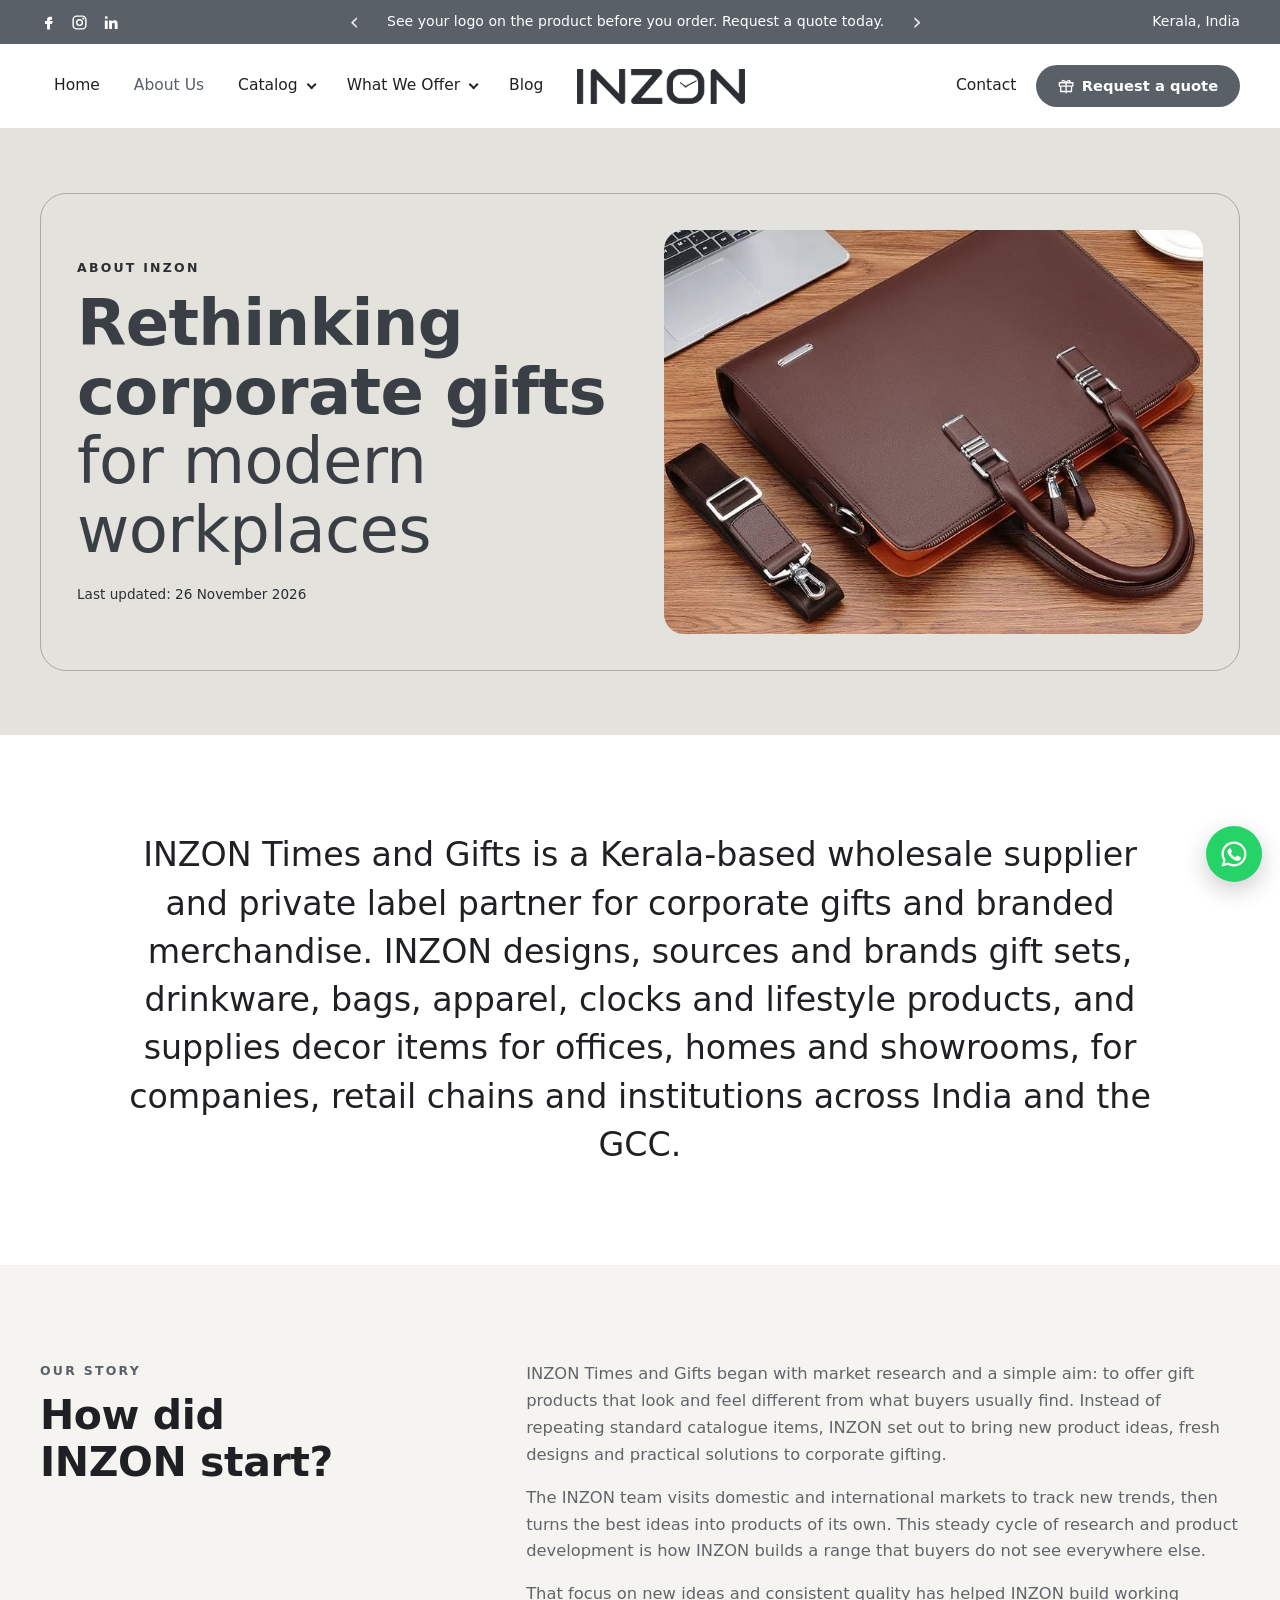
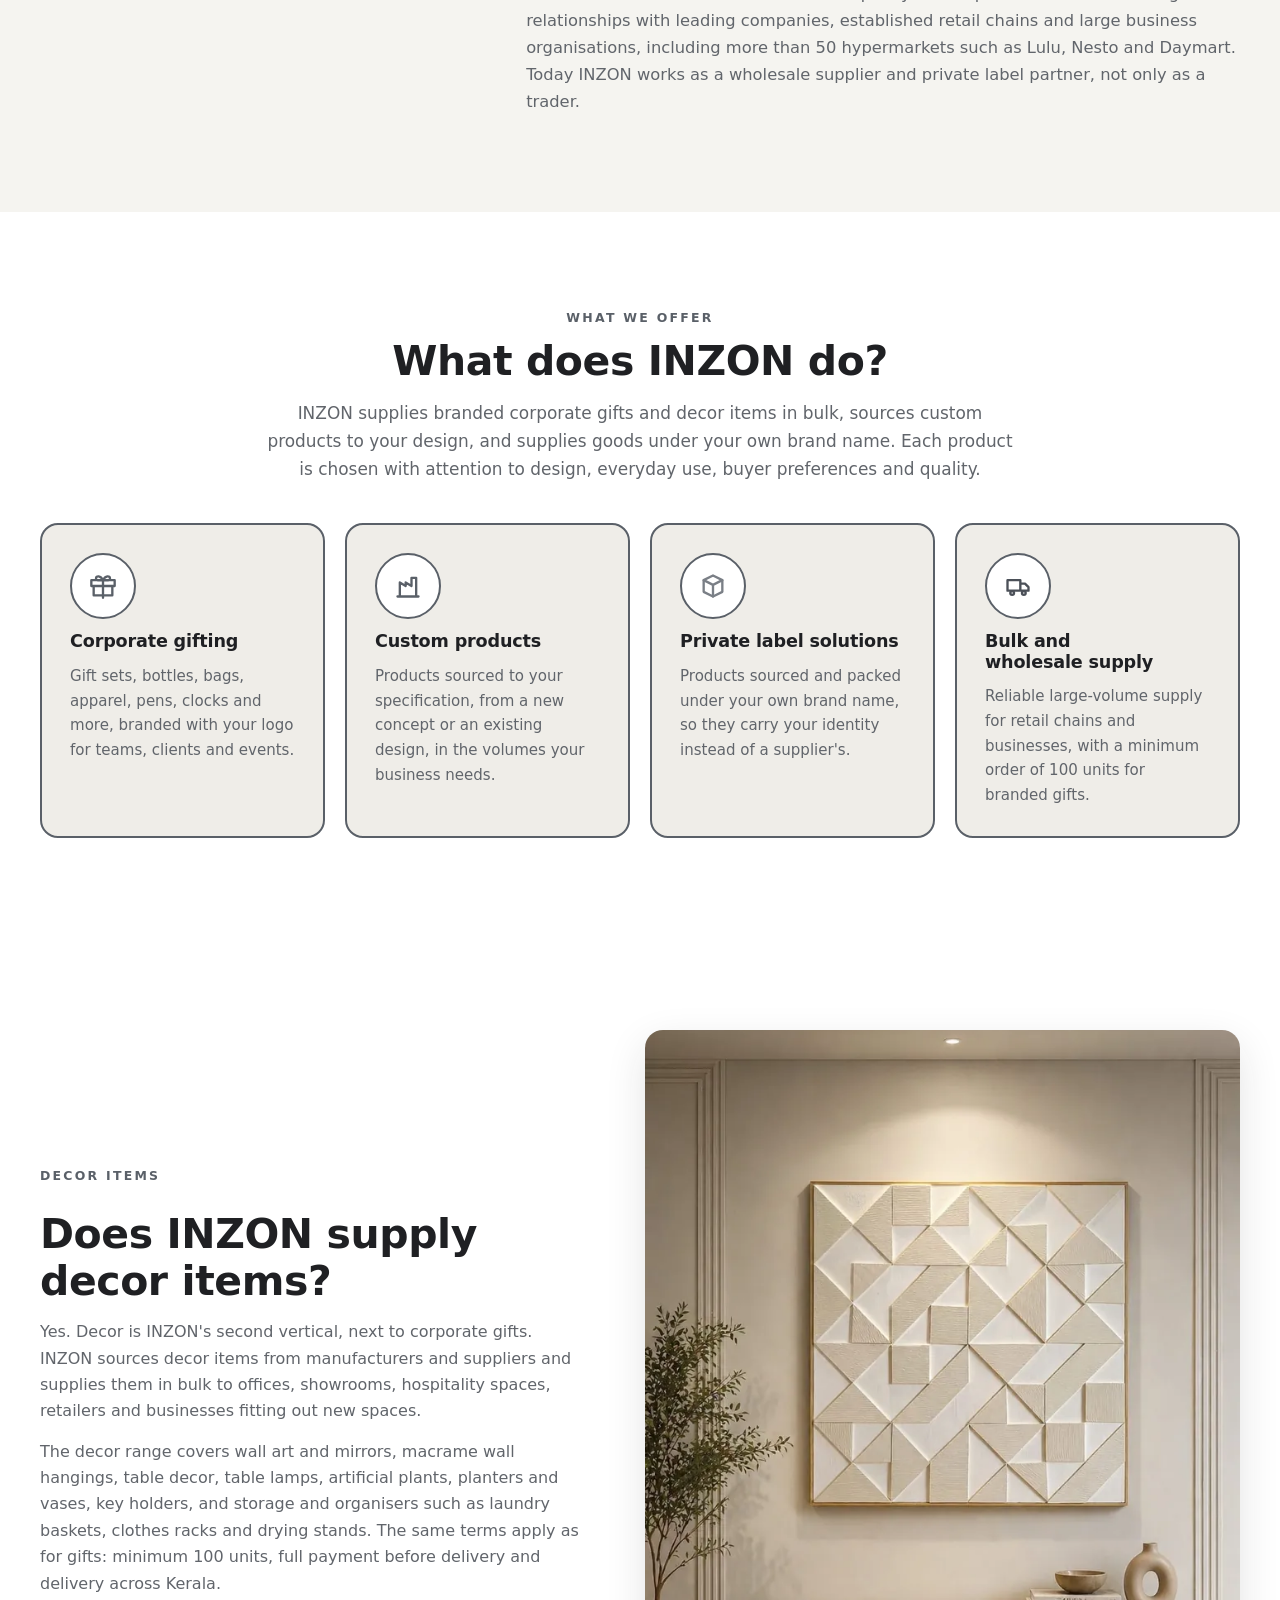
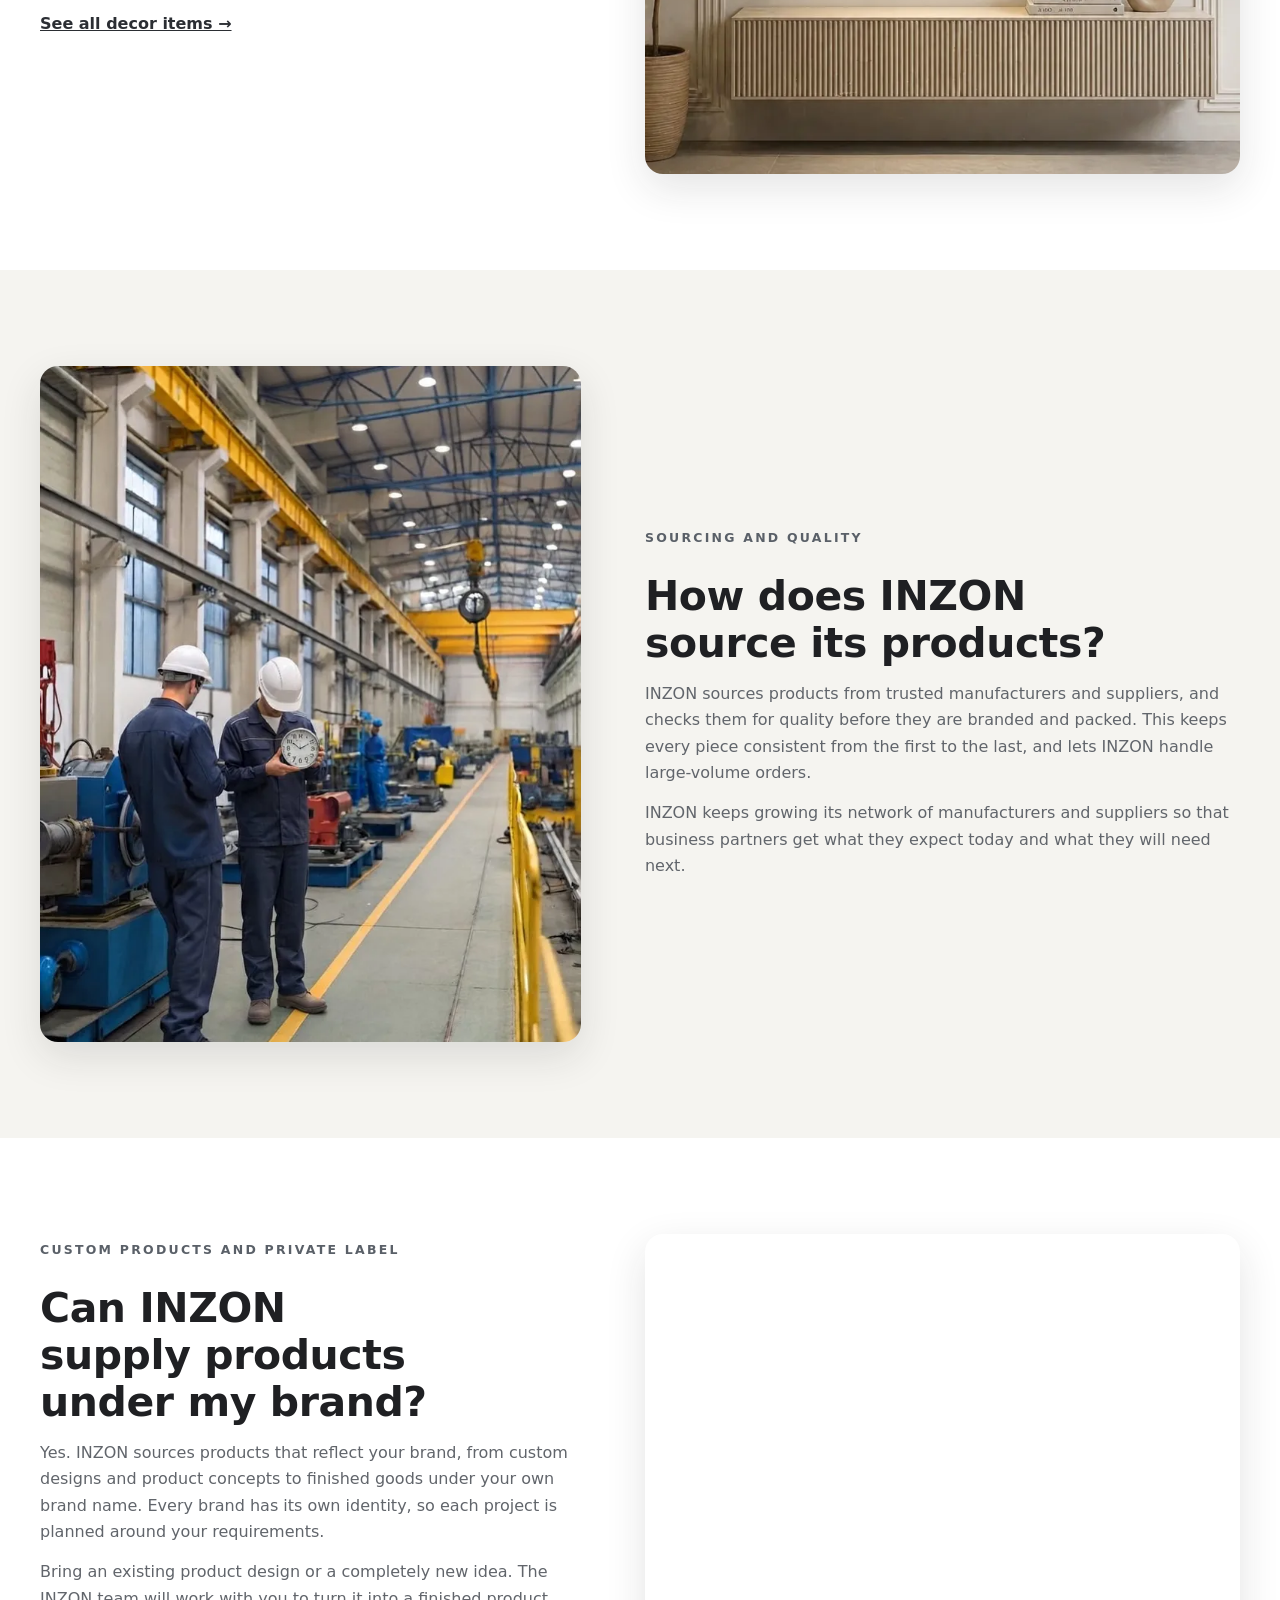
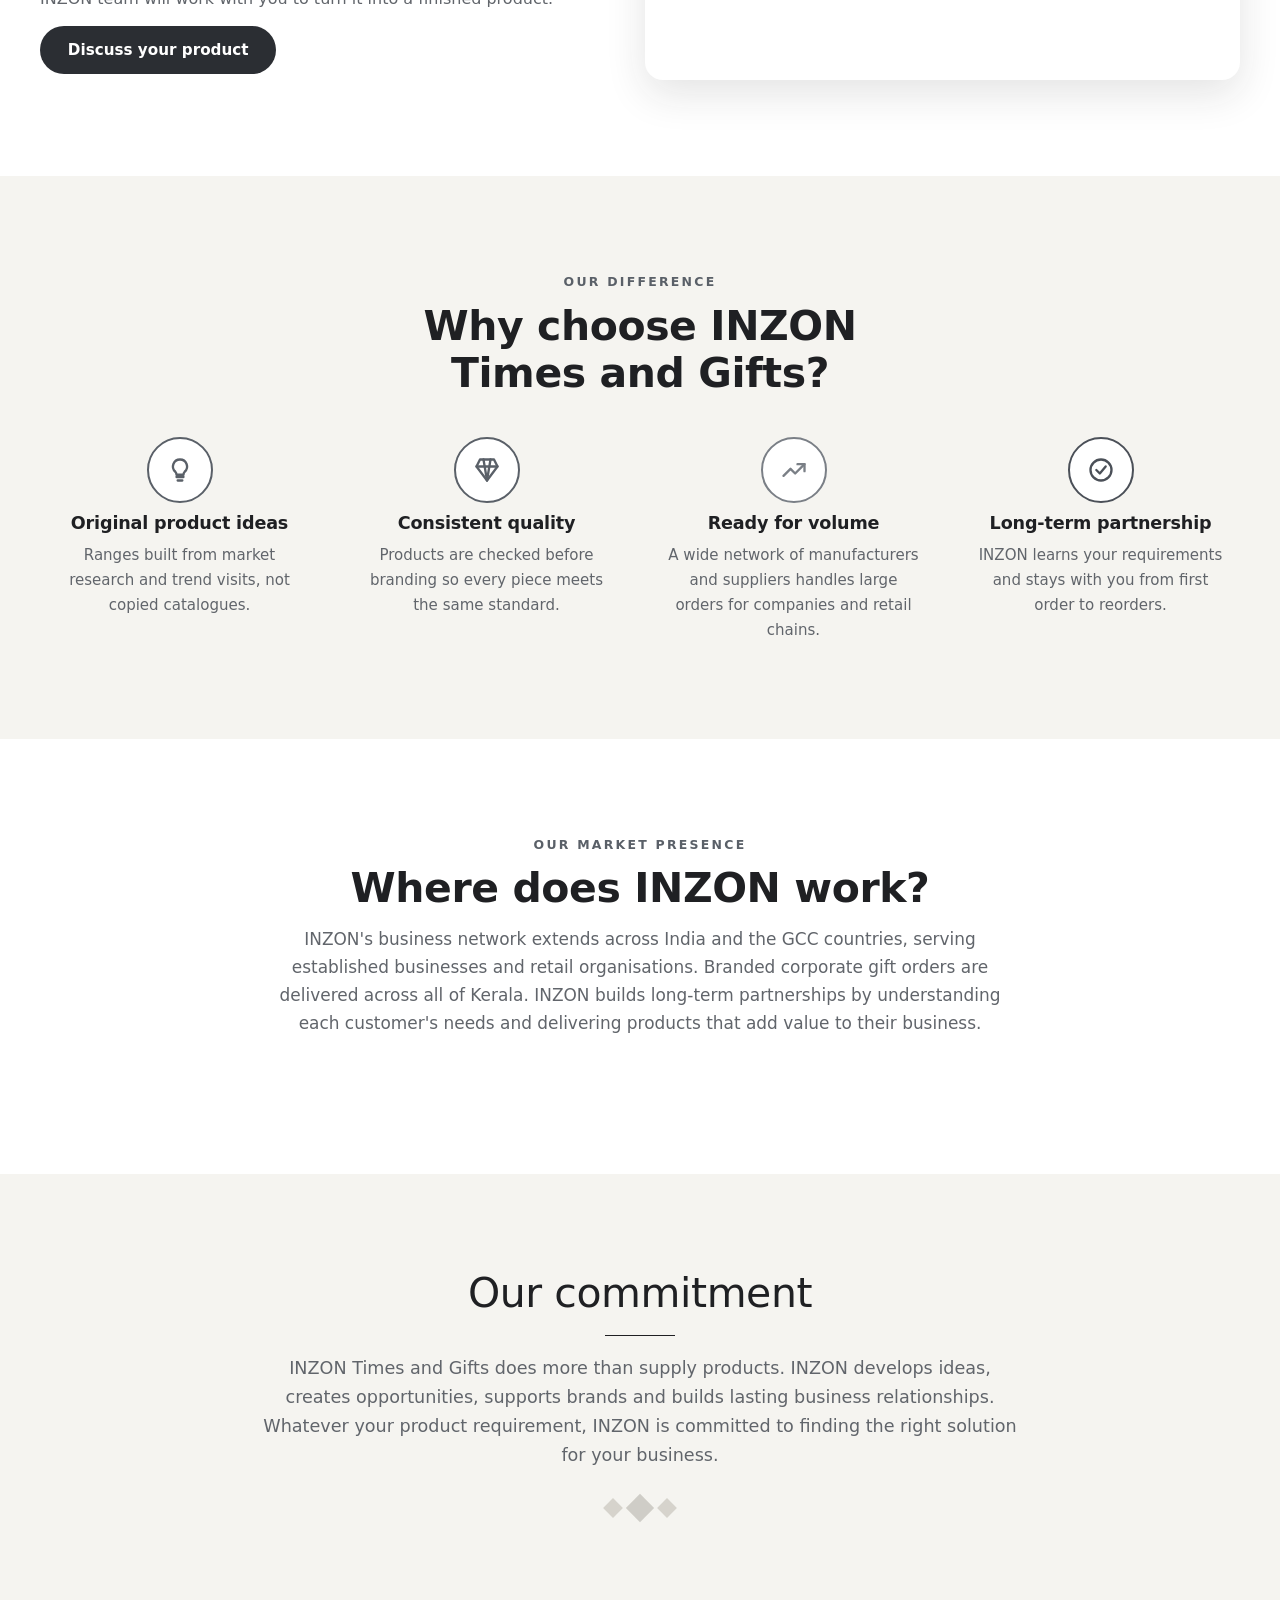
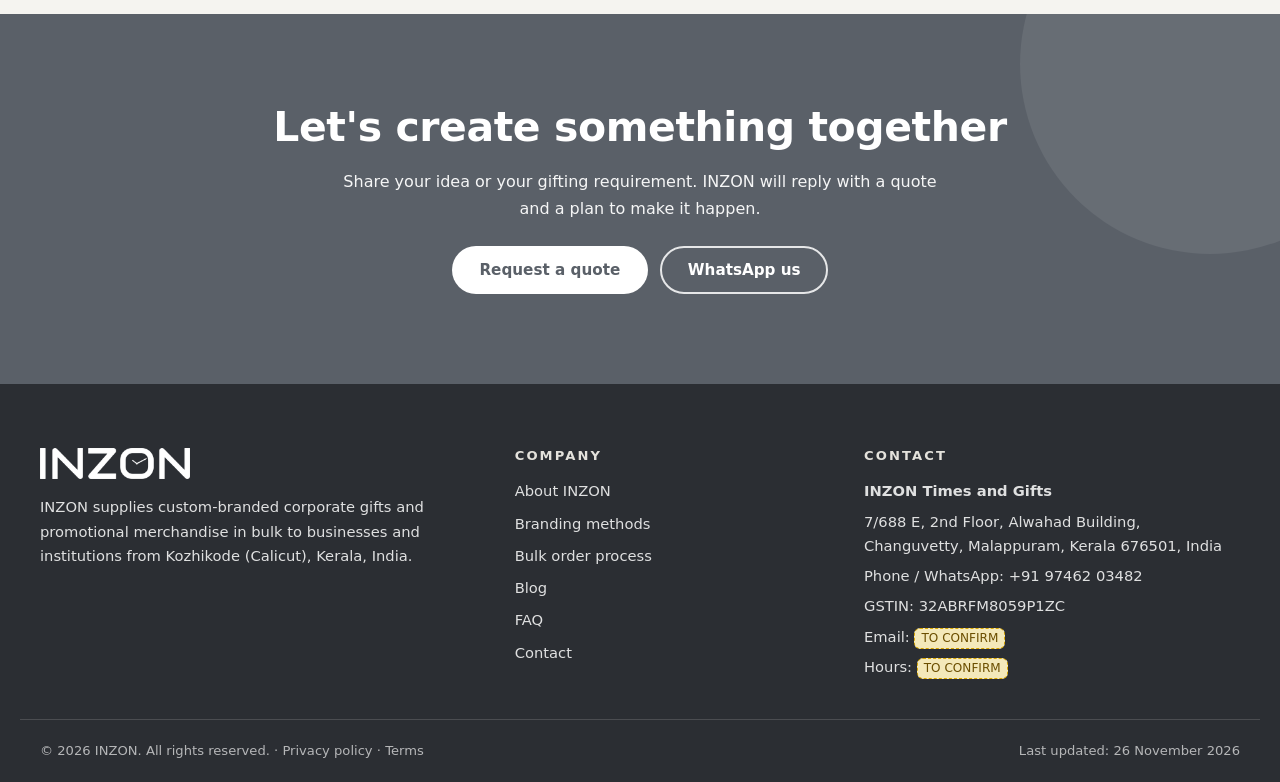
==== about/index.html @ 621b9516 "Spell client as Nesto Hypermarket Co-Authored-By: Claude Opus 5.5 <noreply@anthropic.com> Claude-Ses" ====
<!DOCTYPE html>
<!--
  INZON website: About page
  Changelog:
  2026-11-26  v0.1  First build, from the owner's About text, rewritten for corporate gifting.
-->
<html lang="en-IN">
<head>
<meta charset="utf-8">
<meta http-equiv="Content-Security-Policy" content="default-src 'self'; script-src 'self' 'sha256-NwPH90b8ltyQ6VLyhwEfcVWKKYyL/1aDOcv7PTA3PoQ=' 'sha256-SOJ41Isrb3dfAiQIJgz/Ao6DT0rQ4tWRVYMws+jQTK8='; style-src 'self' https://fonts.googleapis.com; style-src-attr 'unsafe-inline'; font-src https://fonts.gstatic.com; img-src 'self' data:; connect-src 'self'; form-action 'none'; base-uri 'self'; object-src 'none'; upgrade-insecure-requests">
<meta name="referrer" content="strict-origin-when-cross-origin">
<meta name="viewport" content="width=device-width, initial-scale=1, viewport-fit=cover">
<title>About INZON | Corporate Gift and Decor Supplier in Kerala</title>
<meta name="description" content="INZON Times and Gifts is a Kerala-based wholesale supplier and private label partner for corporate gifts and decor items, serving India and the GCC.">
<link rel="canonical" href="https://www.inzongifting.com/about/">
<meta property="og:type" content="website">
<meta property="og:site_name" content="INZON">
<meta property="og:title" content="About INZON | Corporate Gift and Decor Supplier in Kerala">
<meta property="og:description" content="Wholesale supplier and private label partner for corporate gifts, branded merchandise and decor items.">
<meta property="og:url" content="https://www.inzongifting.com/about/">
<meta property="og:image" content="https://www.inzongifting.com/assets/img/brown-leather-office-bag-on-desk.webp">
<meta property="og:locale" content="en_IN">
<meta name="twitter:card" content="summary_large_image">
<meta name="twitter:title" content="About INZON | Corporate Gift and Decor Supplier in Kerala">
<meta name="twitter:description" content="Wholesale supplier and private label partner for corporate gifts, branded merchandise and decor items.">
<link rel="preconnect" href="https://fonts.googleapis.com">
<link rel="preconnect" href="https://fonts.gstatic.com" crossorigin>
<link rel="stylesheet" href="https://fonts.googleapis.com/css2?family=Poppins:wght@400;500;600;700&amp;display=swap">
<link rel="stylesheet" href="../assets/css/styles.css">
<script type="application/ld+json">
{
  "@context": "https://schema.org",
  "@graph": [
    {
      "@type": "AboutPage",
      "@id": "https://www.inzongifting.com/about/#webpage",
      "url": "https://www.inzongifting.com/about/",
      "name": "About INZON Times and Gifts",
      "description": "INZON Times and Gifts is a Kerala-based wholesale supplier and private label partner for corporate gifts, branded merchandise and home and office decor items.",
      "dateModified": "2026-11-26",
      "inLanguage": "en-IN",
      "isPartOf": { "@id": "https://www.inzongifting.com/#website" },
      "about": { "@id": "https://www.inzongifting.com/#organization" }
    },
    {
      "@type": ["Organization", "LocalBusiness"],
      "@id": "https://www.inzongifting.com/#organization",
      "name": "INZON",
      "legalName": "INZON Times and Gifts",
      "taxID": "32ABRFM8059P1ZC",
      "url": "https://www.inzongifting.com/",
      "logo": "https://www.inzongifting.com/assets/img/inzon-logo-charcoal.png",
      "telephone": "+919746203482",
      "address": {
        "@type": "PostalAddress",
        "streetAddress": "7/688 E, 2nd Floor, Alwahad Building, Changuvetty",
        "addressLocality": "Malappuram",
        "addressRegion": "Kerala",
        "postalCode": "676501",
        "addressCountry": "IN"
      },
      "areaServed": [{ "@type": "Country", "name": "India" }, { "@type": "Place", "name": "GCC countries" }]
    },
    {
      "@type": "BreadcrumbList",
      "itemListElement": [
        { "@type": "ListItem", "position": 1, "name": "Home", "item": "https://www.inzongifting.com/" },
        { "@type": "ListItem", "position": 2, "name": "About", "item": "https://www.inzongifting.com/about/" }
      ]
    }
  ]
}
</script>
</head>
<body>
<a class="skip" href="#main">Skip to content</a>

<!-- ===== Top bar (shared) ===== -->
<div class="topbar">
  <div class="wrap">
    <div class="topbar-social">
      <!-- TO CONFIRM: social profile URLs -->
      <a href="#" aria-label="INZON on Facebook"><svg viewBox="0 0 24 24" aria-hidden="true"><path d="M14 8h3V4h-3c-2.8 0-4 1.8-4 4.3V10H7v4h3v8h4v-8h3l1-4h-4V8.6c0-.4.3-.6.6-.6z"/></svg></a>
      <a href="https://www.instagram.com/inzon_times/" target="_blank" rel="noopener" aria-label="INZON on Instagram"><svg viewBox="0 0 24 24" aria-hidden="true" style="fill:none;stroke:#fff;stroke-width:2"><rect x="3" y="3" width="18" height="18" rx="5"/><circle cx="12" cy="12" r="4"/><circle cx="17.5" cy="6.5" r=".6" style="fill:#fff"/></svg></a>
      <a href="#" aria-label="INZON on LinkedIn"><svg viewBox="0 0 24 24" aria-hidden="true"><path d="M4 9h4v12H4zM6 3a2 2 0 110 4 2 2 0 010-4zM10 9h3.8v1.7h.1c.5-1 1.8-2 3.7-2 4 0 4.4 2.6 4.4 6V21h-4v-5.5c0-1.3 0-3-1.8-3s-2.1 1.4-2.1 2.9V21h-4z"/></svg></a>
    </div>
    <div class="topbar-msg"><span class="arr" aria-hidden="true">&#8249;</span><p>See your logo on the product before you order. Request a quote today.</p><span class="arr" aria-hidden="true">&#8250;</span></div>
    <p class="topbar-right">Kerala, India</p>
  </div>
</div>

<!-- ===== Header (shared) ===== -->
<header class="site-header">
  <div class="wrap nav-row">
    <button class="menu-toggle" type="button" aria-expanded="false" aria-controls="primary-menu" aria-label="Open menu">
      <span></span><span></span><span></span>
    </button>
    <nav class="nav-left" id="primary-menu" aria-label="Primary">
      <ul class="nav-list">
        <li><a href="/">Home</a></li>
        <li><a href="/about/" aria-current="page">About Us</a></li>
        <li class="has-sub">
          <a href="/products/">Catalog</a>
          <ul class="sub">
            <li><a href="/products/">All products</a></li>
            <li><a href="/products/#giftset">Gift sets and kits</a></li>
            <li><a href="/products/#drinkware">Bottles and flasks</a></li>
            <li><a href="/products/#bag">Bags</a></li>
            <li><a href="/products/#apparel">T-shirts and polos</a></li>
            <li><a href="/products/#cap">Caps</a></li>
            <li><a href="/products/#pen">Pens</a></li>
            <li><a href="/products/#keychain">Keychains</a></li>
            <li><a href="/products/#clock">Wall and table clocks</a></li>
            <li><a href="/products/#study">Study tables</a></li>
            <li><a href="/products/#home">Home and lifestyle</a></li>
            <li><a href="/products/#decor">Decor items</a></li>
          </ul>
        </li>
        <li class="has-sub">
          <a href="/about/#what-we-offer">What We Offer</a>
          <ul class="sub">
            <li><a href="/#categories">Corporate gifting</a></li>
            <li><a href="/about/#private-label">Private label solutions</a></li>
            <li><a href="/about/#bulk-supply">Bulk and wholesale supply</a></li>
            <li><a href="/about/#decor-supply">Decor items supply</a></li>
          </ul>
        </li>
        <li><a href="/blog/">Blog</a></li>
        <li class="mobile-only"><a href="#contact">Contact</a></li>
      </ul>
    </nav>

    <a class="logo" href="/" aria-label="INZON home">
      <img src="../assets/img/inzon-logo-charcoal.png" alt="INZON logo" width="480" height="100">
    </a>

    <nav class="nav-right" aria-label="Secondary">
      <ul class="nav-list nav-right">
        <li><a href="#contact">Contact</a></li>
        <li><a class="btn btn-teal nav-pill" href="/#quote">
          <svg viewBox="0 0 24 24" aria-hidden="true" style="fill:none;stroke:currentColor;stroke-width:2;stroke-linecap:round;stroke-linejoin:round"><path d="M20 12v8H4v-8M2 7h20v5H2zM12 22V7M12 7c-2-4-6-4-6-1.5S10 7 12 7zM12 7c2-4 6-4 6-1.5S14 7 12 7z"/></svg>
          Request a quote</a></li>
      </ul>
    </nav>
  </div>
</header>

<main id="main">

  <!-- ===== Hero ===== -->
  <section class="about-hero-wrap" aria-labelledby="about-title">
    <div class="wrap">
      <div class="about-hero">
        <div class="about-hero-text">
          <span class="eyebrow" style="color:var(--navy)">About INZON</span>
          <h1 id="about-title">Rethinking corporate gifts <span>for modern workplaces</span></h1>
          <p class="about-updated">Last updated: <time datetime="2026-11-26">26 November 2026</time></p>
        </div>
        <figure class="about-hero-img">
          <img src="../assets/img/brown-leather-office-bag-on-desk.webp" alt="Brown leather office bag on a wooden desk next to a laptop and a coffee cup" width="736" height="736">
        </figure>
      </div>
    </div>
  </section>

  <!-- ===== Statement (answer-first) ===== -->
  <section class="section statement-wrap" aria-label="Who INZON is">
    <div class="wrap">
      <p class="statement">INZON Times and Gifts is a Kerala-based wholesale supplier and private label partner for corporate gifts and branded merchandise. INZON designs, sources and brands gift sets, drinkware, bags, apparel, clocks and lifestyle products, and supplies decor items for offices, homes and showrooms, for companies, retail chains and institutions across India and the GCC.</p>
    </div>
  </section>

  <!-- ===== Our story ===== -->
  <section class="section section-alt" aria-labelledby="story-title">
    <div class="wrap story">
      <div class="section-head">
        <span class="eyebrow">Our story</span>
        <h2 id="story-title">How did INZON start?</h2>
      </div>
      <div class="story-body">
        <p>INZON Times and Gifts began with market research and a simple aim: to offer gift products that look and feel different from what buyers usually find. Instead of repeating standard catalogue items, INZON set out to bring new product ideas, fresh designs and practical solutions to corporate gifting.</p>
        <p>The INZON team visits domestic and international markets to track new trends, then turns the best ideas into products of its own. This steady cycle of research and product development is how INZON builds a range that buyers do not see everywhere else.</p>
        <p>That focus on new ideas and consistent quality has helped INZON build working relationships with leading companies, established retail chains and large business organisations, including more than 50 hypermarkets such as Lulu, Nesto and Daymart. Today INZON works as a wholesale supplier and private label partner, not only as a trader.</p>
      </div>
    </div>
  </section>

  <!-- ===== What we do ===== -->
  <section class="section" id="what-we-offer" aria-labelledby="do-title">
    <div class="wrap">
      <div class="section-head center">
        <span class="eyebrow">What we offer</span>
        <h2 id="do-title">What does INZON do?</h2>
        <p class="lead">INZON supplies branded corporate gifts and decor items in bulk, sources custom products to your design, and supplies goods under your own brand name. Each product is chosen with attention to design, everyday use, buyer preferences and quality.</p>
      </div>
      <ul class="offer-cards">
        <li class="offer-card">
          <span class="offer-icon c-teal"><svg viewBox="0 0 24 24" aria-hidden="true"><path d="M20 12v8H4v-8M2 7h20v5H2zM12 22V7M12 7c-2-4-6-4-6-1.5S10 7 12 7zM12 7c2-4 6-4 6-1.5S14 7 12 7z"/></svg></span>
          <h3>Corporate gifting</h3>
          <p>Gift sets, bottles, bags, apparel, pens, clocks and more, branded with your logo for teams, clients and events.</p>
        </li>
        <li class="offer-card">
          <span class="offer-icon c-pink"><svg viewBox="0 0 24 24" aria-hidden="true"><path d="M3 21h18M5 21V9l5 3V9l5 3V5h4v16"/></svg></span>
          <h3>Custom products</h3>
          <p>Products sourced to your specification, from a new concept or an existing design, in the volumes your business needs.</p>
        </li>
        <li class="offer-card offer-card-pink">
          <span class="offer-icon c-amber"><svg viewBox="0 0 24 24" aria-hidden="true"><path d="M4 7l8-4 8 4v10l-8 4-8-4z"/><path d="M4 7l8 4 8-4M12 11v10"/></svg></span>
          <h3>Private label solutions</h3>
          <p>Products sourced and packed under your own brand name, so they carry your identity instead of a supplier's.</p>
        </li>
        <li class="offer-card" id="bulk-supply">
          <span class="offer-icon c-green"><svg viewBox="0 0 24 24" aria-hidden="true"><path d="M3 7h11v9H3zM14 10h4l3 3v3h-7z"/><circle cx="7" cy="18" r="1.6"/><circle cx="17" cy="18" r="1.6"/></svg></span>
          <h3>Bulk and wholesale supply</h3>
          <p>Reliable large-volume supply for retail chains and businesses, with a minimum order of 100 units for branded gifts.</p>
        </li>
      </ul>
    </div>
  </section>

  <!-- ===== Decor items ===== -->
  <section class="section" id="decor-supply" aria-labelledby="decor-title">
    <div class="wrap mfg mfg-rev">
      <figure class="mfg-img"><img src="../assets/img/catalog/cream-geometric-relief-wall-art-in-a-gold-frame.webp" alt="Cream geometric relief wall art in a gold frame above a fluted console" width="720" height="960" loading="lazy" style="aspect-ratio:4/5"></figure>
      <div class="mfg-body">
        <span class="eyebrow">Decor items</span>
        <h2 id="decor-title">Does INZON supply decor items?</h2>
        <p>Yes. Decor is INZON's second vertical, next to corporate gifts. INZON sources decor items from manufacturers and suppliers and supplies them in bulk to offices, showrooms, hospitality spaces, retailers and businesses fitting out new spaces.</p>
        <p>The decor range covers wall art and mirrors, macrame wall hangings, table decor, table lamps, artificial plants, planters and vases, key holders, and storage and organisers such as laundry baskets, clothes racks and drying stands. The same terms apply as for gifts: minimum 100 units, full payment before delivery and delivery across Kerala.</p>
        <p><a href="/products/#decor" style="font-weight:600;color:var(--navy)">See all decor items &rarr;</a></p>
      </div>
    </div>
  </section>

  <!-- ===== Sourcing and quality ===== -->
  <section class="section section-alt" aria-labelledby="mfg-title">
    <div class="wrap mfg">
      <figure class="mfg-img"><img src="../assets/img/partner-factory-wall-clock-quality-check.webp" alt="Two workers in hard hats checking a wall clock at a partner manufacturer's factory" width="720" height="1080" loading="lazy" style="aspect-ratio:4/5;object-position:center 62%"></figure>
      <div class="mfg-body">
        <span class="eyebrow">Sourcing and quality</span>
        <h2 id="mfg-title">How does INZON source its products?</h2>
        <p>INZON sources products from trusted manufacturers and suppliers, and checks them for quality before they are branded and packed. This keeps every piece consistent from the first to the last, and lets INZON handle large-volume orders.</p>
        <p>INZON keeps growing its network of manufacturers and suppliers so that business partners get what they expect today and what they will need next.</p>
      </div>
    </div>
  </section>

  <!-- ===== Private label ===== -->
  <section class="section" id="private-label" aria-labelledby="pl-title">
    <div class="wrap mfg mfg-rev">
      <figure class="mfg-img"><img src="../assets/img/engraved-black-metal-pens.webp" alt="Five black metal pens engraved with custom text" width="736" height="736" loading="lazy"></figure>
      <div class="mfg-body">
        <span class="eyebrow">Custom products and private label</span>
        <h2 id="pl-title">Can INZON supply products under my brand?</h2>
        <p>Yes. INZON sources products that reflect your brand, from custom designs and product concepts to finished goods under your own brand name. Every brand has its own identity, so each project is planned around your requirements.</p>
        <p>Bring an existing product design or a completely new idea. The INZON team will work with you to turn it into a finished product.</p>
        <div><a class="btn btn-pink" href="/#quote">Discuss your product</a></div>
      </div>
    </div>
  </section>

  <!-- ===== Why INZON ===== -->
  <section class="section section-alt" aria-labelledby="why-about-title">
    <div class="wrap">
      <div class="section-head center">
        <span class="eyebrow">Our difference</span>
        <h2 id="why-about-title">Why choose INZON Times and Gifts?</h2>
      </div>
      <ul class="why-row">
        <li>
          <span class="why-circle c-teal"><svg viewBox="0 0 24 24" aria-hidden="true"><path d="M9 18h6M10 21h4M12 3a6 6 0 00-4 10.5c.7.7 1 1.5 1 2.5h6c0-1 .3-1.8 1-2.5A6 6 0 0012 3z"/></svg></span>
          <h3>Original product ideas</h3>
          <p>Ranges built from market research and trend visits, not copied catalogues.</p>
        </li>
        <li>
          <span class="why-circle c-pink"><svg viewBox="0 0 24 24" aria-hidden="true"><path d="M6 3h12l3 6-9 12L3 9z"/><path d="M3 9h18M9 3l3 18 3-18"/></svg></span>
          <h3>Consistent quality</h3>
          <p>Products are checked before branding so every piece meets the same standard.</p>
        </li>
        <li>
          <span class="why-circle c-amber"><svg viewBox="0 0 24 24" aria-hidden="true"><path d="M3 17l6-6 4 4 8-8"/><path d="M15 7h6v6"/></svg></span>
          <h3>Ready for volume</h3>
          <p>A wide network of manufacturers and suppliers handles large orders for companies and retail chains.</p>
        </li>
        <li>
          <span class="why-circle c-green"><svg viewBox="0 0 24 24" aria-hidden="true"><path d="M8 12l3 3 5-6"/><circle cx="12" cy="12" r="9"/></svg></span>
          <h3>Long-term partnership</h3>
          <p>INZON learns your requirements and stays with you from first order to reorders.</p>
        </li>
      </ul>
    </div>
  </section>

  <!-- ===== Market presence ===== -->
  <section class="section" aria-labelledby="market-title">
    <div class="wrap">
      <div class="section-head center">
        <span class="eyebrow">Our market presence</span>
        <h2 id="market-title">Where does INZON work?</h2>
        <p class="lead">INZON's business network extends across India and the GCC countries, serving established businesses and retail organisations. Branded corporate gift orders are delivered across all of Kerala. INZON builds long-term partnerships by understanding each customer's needs and delivering products that add value to their business.</p>
      </div>
    </div>
  </section>

  <!-- ===== Mission ===== -->
  <section class="section section-alt mission" aria-labelledby="mission-title">
    <div class="wrap">
      <h2 id="mission-title">Our commitment</h2>
      <span class="mission-rule" aria-hidden="true"></span>
      <p>INZON Times and Gifts does more than supply products. INZON develops ideas, creates opportunities, supports brands and builds lasting business relationships. Whatever your product requirement, INZON is committed to finding the right solution for your business.</p>
      <span class="diamonds" aria-hidden="true"><i></i><i></i><i></i></span>
    </div>
  </section>

  <!-- ===== CTA ===== -->
  <section class="cta-band" aria-labelledby="about-cta-title">
    <div class="wrap">
      <h2 id="about-cta-title">Let's create something together</h2>
      <p>Share your idea or your gifting requirement. INZON will reply with a quote and a plan to make it happen.</p>
      <div class="hero-ctas">
        <a class="btn btn-white" href="/#quote">Request a quote</a>
        <a class="btn btn-ghost-light" href="https://wa.me/919746203482">WhatsApp us</a>
      </div>
    </div>
  </section>

</main>
<!-- ===== Footer (shared) ===== -->
<footer class="site-footer">
  <div class="wrap footer-grid">
    <div>
      <a class="footer-logo" href="/" aria-label="INZON home"><img src="../assets/img/inzon-logo-white.png" alt="INZON logo" width="480" height="100"></a>
      <p>INZON supplies custom-branded corporate gifts and promotional merchandise in bulk to businesses and institutions from Kozhikode (Calicut), Kerala, India.</p>
    </div>
    <div>
      <h2>Company</h2>
      <ul>
        <li><a href="/about/">About INZON</a></li>
        <li><a href="/customisation/">Branding methods</a></li>
        <li><a href="/bulk-orders/">Bulk order process</a></li>
        <li><a href="/blog/">Blog</a></li>
        <li><a href="/faq/">FAQ</a></li>
        <li><a href="#contact">Contact</a></li>
      </ul>
    </div>
    <div id="contact" class="footer-contact">
      <h2>Contact</h2>
      <address>
        <span><strong>INZON Times and Gifts</strong></span>
        <span>7/688 E, 2nd Floor, Alwahad Building, Changuvetty, Malappuram, Kerala 676501, India</span>
        <span>Phone / WhatsApp: <a href="tel:+919746203482">+91 97462 03482</a></span>
        <span>GSTIN: 32ABRFM8059P1ZC</span>
        <span>Email: <span class="tbc">TO CONFIRM</span></span>
        <span>Hours: <span class="tbc">TO CONFIRM</span></span>
      </address>
    </div>
  </div>
  <div class="wrap footer-bottom">
    <span>&copy; 2026 INZON. All rights reserved. &middot; <a href="/privacy-policy/">Privacy policy</a> &middot; <a href="/terms/">Terms</a></span>
    <span>Last updated: <time datetime="2026-11-26">26 November 2026</time></span>
  </div>
</footer>

<a class="wa-float" href="https://wa.me/919746203482" aria-label="WhatsApp INZON">
  <svg viewBox="0 0 24 24" aria-hidden="true"><path d="M12 2a10 10 0 00-8.6 15.1L2 22l5-1.3A10 10 0 1012 2zm0 18.2a8.2 8.2 0 01-4.2-1.2l-.3-.2-3 .8.8-2.9-.2-.3A8.2 8.2 0 1112 20.2zm4.5-6.1c-.2-.1-1.5-.7-1.7-.8s-.4-.1-.6.1-.7.8-.8 1-.3.2-.5.1a6.7 6.7 0 01-3.3-2.9c-.3-.4.3-.4.7-1.4.1-.2 0-.3 0-.4l-.8-1.8c-.2-.5-.4-.4-.6-.4h-.5a1 1 0 00-.7.3 3 3 0 00-.9 2.2 5.2 5.2 0 001.1 2.7 11.8 11.8 0 004.5 4c1.7.7 2.3.8 3.2.6a2.7 2.7 0 001.8-1.2 2.2 2.2 0 00.2-1.3c-.1-.1-.3-.2-.5-.3z"/></svg>
</a>
<script>
(function () {
  var header = document.querySelector('.site-header');
  var btn = header && header.querySelector('.menu-toggle');
  if (!btn) return;
  var mq = window.matchMedia('(max-width: 760px)');
  btn.addEventListener('click', function () {
    var open = header.classList.toggle('nav-open');
    btn.setAttribute('aria-expanded', open ? 'true' : 'false');
    btn.setAttribute('aria-label', open ? 'Close menu' : 'Open menu');
  });
  header.querySelectorAll('.has-sub > a').forEach(function (a) {
    a.addEventListener('click', function (e) {
      if (!mq.matches) return;
      e.preventDefault();
      a.parentElement.classList.toggle('open');
    });
  });
  header.querySelectorAll('.nav-left a:not(.has-sub > a)').forEach(function (a) {
    a.addEventListener('click', function () { if (mq.matches) { header.classList.remove('nav-open'); btn.setAttribute('aria-expanded', 'false'); } });
  });
})();
</script>
<script>
(function () {
  var target = document.getElementById('contact');
  if (!target) return;
  document.querySelectorAll('a[href="#contact"]').forEach(function (a) {
    a.addEventListener('click', function (e) {
      e.preventDefault();
      target.scrollIntoView({ behavior: 'smooth', block: 'start' });
      target.classList.remove('flash'); void target.offsetWidth; target.classList.add('flash');
    });
  });
})();
</script>
</body>
</html>
---- assets/css/styles.css ----
/* INZON shared stylesheet
   Layout: grey top bar, white header with centred logo, full-width colour bands,
   tall image category cards, split image/content sections, grey CTA band, charcoal footer.
   Changelog: 2026-11-26 v0.1 first build (home page design system). */

/* INZON palette (neutral greys and off-whites only; pink, teal and navy have been retired).
   --paper #ffffff / --paper-alt #f5f4f0 / --teal-soft #efede8 / --mint #e4e2dc : backgrounds, lightest to soft grey-beige
   --sky #d9d7d1 / --line #e3e1dc : dividers and soft fills
   --teal #5a6068 (mid grey) : top bar, grey bands, accent text and icons (also --pink, --amber, --green map here)
   --teal-dark #3f444a : hover states      --navy #2b2e33 (charcoal) : buttons, footer, table headers
   --ink #1f2023 : body text. Variable names are kept from the first build so older rules still work. */
:root {
  --teal: #5a6068;
  --teal-dark: #3f444a;
  --teal-soft: #efede8;
  --mint: #e4e2dc;
  --pink: #5a6068;
  --pink-dark: #3f444a;
  --pink-soft: #efede8;
  --navy: #2b2e33;
  --blue: #3a3f45;
  --sky: #d9d7d1;
  --ink: #1f2023;
  --muted: #61656b;
  --line: #e3e1dc;
  --paper: #ffffff;
  --paper-alt: #f5f4f0;
  --amber: #7a7f86;
  --green: #4b5058;

  --font: "Poppins", "Segoe UI", system-ui, -apple-system, Arial, sans-serif;
  --radius: 18px;
  --radius-sm: 12px;
  --wrap: 1240px;
  --shadow: 0 14px 40px rgba(30, 32, 36, .12);
  color-scheme: light;
}

*, *::before, *::after { box-sizing: border-box; }
html { scroll-behavior: smooth; -webkit-text-size-adjust: 100%; }
body {
  margin: 0;
  font-family: var(--font);
  font-size: 16px;
  line-height: 1.65;
  color: var(--ink);
  background: var(--paper);
}
img { max-width: 100%; height: auto; display: block; }
a { color: inherit; }
h1, h2, h3 { line-height: 1.15; margin: 0; text-wrap: balance; font-weight: 700; letter-spacing: -.01em; }
h1 { font-size: clamp(2.1rem, 4.6vw, 3.6rem); }
h2 { font-size: clamp(1.7rem, 3.2vw, 2.6rem); }
h3 { font-size: 1.1rem; }
p { margin: 0; }
:focus-visible { outline: 3px solid var(--pink); outline-offset: 3px; border-radius: 6px; }
@media (prefers-reduced-motion: reduce) { * { transition: none !important; animation: none !important; scroll-behavior: auto !important; } }

.wrap {
  max-width: var(--wrap);
  margin-inline: auto;
  padding-left: max(20px, env(safe-area-inset-left, 0px));
  padding-right: max(20px, env(safe-area-inset-right, 0px));
}
.skip { position: absolute; left: -999px; top: 0; background: var(--navy); color: #fff; padding: 10px 16px; z-index: 100; }
.skip:focus { left: 10px; }

/* Placeholder marker: anything the owner still has to supply */
.tbc {
  display: inline-block;
  background: #fff4c2;
  color: #6b4e00;
  border: 1px dashed #d9a600;
  border-radius: 6px;
  padding: 0 6px;
  font-size: .82em;
  font-weight: 500;
  line-height: 1.6;
}

/* Buttons */
.btn {
  display: inline-flex; align-items: center; justify-content: center; gap: .5em;
  font: 600 .95rem/1 var(--font);
  padding: .95em 1.7em;
  border-radius: 999px;
  border: 2px solid transparent;
  text-decoration: none;
  cursor: pointer;
  transition: transform .15s ease, background .15s ease, color .15s ease;
}
.btn:hover { transform: translateY(-2px); }
.btn-pink { background: var(--navy); color: #fff; }
.btn-pink:hover { background: var(--teal-dark); }
.btn-grey { background: var(--navy); color: #fff; }
.btn-grey:hover { background: var(--teal-dark); }
.btn-teal { background: var(--teal); color: #fff; }
.btn-teal:hover { background: var(--teal-dark); }
.btn-ghost { border-color: currentColor; color: var(--navy); background: transparent; }
.btn-ghost-light { border-color: rgba(255,255,255,.85); color: #fff; background: transparent; }
.btn svg { width: 1.15em; height: 1.15em; }

/* Top bar */
.topbar { background: var(--teal); color: #fff; font-size: .88rem; }
.topbar .wrap { display: flex; align-items: center; justify-content: space-between; gap: 16px; min-height: 44px; flex-wrap: wrap; padding-block: 6px; }
.topbar a { text-decoration: none; }
.topbar-social { display: flex; align-items: center; gap: 14px; }
.topbar-social svg { width: 17px; height: 17px; fill: #fff; display: block; }
.topbar-sep { width: 1px; height: 18px; background: rgba(255,255,255,.5); }
.topbar-msg { font-weight: 500; text-align: center; flex: 1; min-width: 0; display: flex; justify-content: center; align-items: center; gap: 28px; }
.topbar-msg .arr { font-size: 1.5rem; line-height: 1; opacity: .85; }
.topbar-right { font-weight: 500; white-space: nowrap; }

/* Header */
.site-header { background: var(--paper); border-bottom: 1px solid var(--line); position: sticky; top: env(safe-area-inset-top, 0px); z-index: 50; }
.nav-row { display: grid; grid-template-columns: 1fr auto 1fr; align-items: center; gap: 20px; min-height: 84px; }
.nav-list { display: flex; align-items: center; gap: 6px; list-style: none; margin: 0; padding: 0; font-weight: 500; font-size: .97rem; }
.nav-list a { text-decoration: none; color: var(--ink); }
.nav-list a { white-space: nowrap; }
.nav-list > li > a:not(.btn) { padding: 10px 14px; border-radius: 10px; transition: background .15s ease, color .15s ease; }
.nav-list > li > a:not(.btn):hover { background: #f1efea; color: var(--ink); }
.nav-list a[aria-current="page"] { color: var(--teal); }
.nav-list a:hover { color: var(--teal); }
.nav-right { justify-content: flex-end; }
.nav-pill { padding: .75em 1.35em; color: #fff !important; font-size: .92rem; }
.nav-pill svg { width: 1.1em; height: 1.1em; }
.nav-icons { display: flex; align-items: center; gap: 16px; margin-left: 8px; }
.nav-divider { width: 1px; height: 28px; background: var(--line); }
.icon-link svg { width: 22px; height: 22px; fill: none; stroke: var(--ink); stroke-width: 1.8; stroke-linecap: round; display: block; }
.icon-link:hover svg { stroke: var(--teal); }
.logo img { width: 168px; height: auto; }
.has-sub { position: relative; }
.has-sub > a::after { content: ""; display: inline-block; width: 7px; height: 7px; border: solid currentColor; border-width: 0 2px 2px 0; transform: rotate(45deg) translateY(-3px); margin-left: 8px; }
.sub {
  position: absolute; top: 100%; left: -18px; min-width: 240px; padding: 12px 0; margin: 0; list-style: none;
  background: var(--paper); border: 1px solid var(--line); border-radius: var(--radius-sm); box-shadow: var(--shadow);
  opacity: 0; visibility: hidden; transform: translateY(8px); transition: .15s ease;
}
.has-sub:hover .sub, .has-sub:focus-within .sub { opacity: 1; visibility: visible; transform: none; }
.sub a { display: block; padding: 8px 20px; font-weight: 400; }
.sub a:hover { background: var(--teal-soft); }

/* Narrower screens: logo centred on its own row, every menu item stays visible below it */
@media (max-width: 1180px) {
  .nav-list { font-size: .92rem; }
  .nav-list > li > a:not(.btn) { padding: 8px 10px; }
  .logo img { width: 140px; }
  .topbar-msg { display: none; }
}
@media (max-width: 1120px) {
  .nav-row { display: flex; flex-wrap: wrap; justify-content: center; align-items: center; gap: 4px 6px; min-height: 0; padding-block: 12px 10px; }
  .logo { order: -1; flex: 0 0 100%; display: flex; justify-content: center; margin-bottom: 6px; }
  .logo img { width: 130px; }
  .nav-row > .nav-left, .nav-row > .nav-right { display: block; }
  .nav-list, .nav-list.nav-right { flex-wrap: wrap; justify-content: center; gap: 2px; }
  .nav-pill { padding: .6em 1.1em; font-size: .85rem; }
  .nav-icons .nav-divider { display: none; }
  .nav-icons { margin-left: 0; }
  .sub { left: 0; }
  .topbar-msg { display: none; }
}
@media (max-width: 560px) {
  .nav-list { font-size: .86rem; }
  .nav-list > li > a:not(.btn) { padding: 6px 8px; }
  .has-sub > a::after { margin-left: 5px; }
  .nav-icons { display: none; }
  .nav-row .sub { position: fixed; left: 16px; right: 16px; top: auto; min-width: 0; max-height: 60vh; overflow-y: auto; }
}

/* Sections */
.section { padding-block: clamp(56px, 8vw, 96px); }
.section-alt { background: var(--paper-alt); }
.eyebrow { display: block; text-transform: uppercase; letter-spacing: .18em; font-size: .78rem; font-weight: 600; color: var(--teal); margin-bottom: 10px; }
.section-head { max-width: 760px; margin-bottom: 40px; }
.section-head.center { margin-inline: auto; text-align: center; }
.lead { font-size: 1.06rem; color: var(--muted); margin-top: 14px; }

/* Hero */
.hero { background: linear-gradient(120deg, #f1efea 0%, #dedcd6 55%, #ebe9e4 100%); overflow: hidden; }
.hero .wrap { display: grid; grid-template-columns: 1.05fr 1fr; gap: 48px; align-items: center; padding-block: clamp(48px, 7vw, 88px); }
.hero h1 { color: var(--navy); }
.hero h1 em { font-style: normal; color: var(--pink); }
.hero-answer { font-size: 1.08rem; color: #3a3d42; margin-top: 18px; max-width: 560px; }
.hero-ctas { display: flex; flex-wrap: wrap; gap: 12px; margin-top: 28px; }
.hero-facts { display: flex; flex-wrap: wrap; gap: 8px 10px; margin-top: 26px; padding: 0; list-style: none; font-size: .86rem; }
.hero-facts li { background: rgba(255,255,255,.75); border-radius: 999px; padding: 6px 14px; color: var(--navy); font-weight: 500; }
.hero-mosaic { display: grid; grid-template-columns: 1fr 1fr; gap: 14px; }
.hero-mosaic figure { margin: 0; border-radius: var(--radius); overflow: hidden; background: #fff; box-shadow: var(--shadow); }
.hero-mosaic img { width: 100%; height: 100%; object-fit: cover; aspect-ratio: 1 / 1; }
.hero-mosaic figure:nth-child(1) { transform: translateY(18px); }
.hero-mosaic figure:nth-child(4) { transform: translateY(-18px); }
@media (max-width: 860px) {
  .hero .wrap { grid-template-columns: 1fr; }
  .hero-mosaic figure:nth-child(1), .hero-mosaic figure:nth-child(4) { transform: none; }
}

/* Category cards */
.cat-grid { display: grid; grid-template-columns: repeat(6, minmax(0, 1fr)); gap: 18px; list-style: none; padding: 0; margin: 0; }
.cat-card {
  position: relative; border-radius: var(--radius); overflow: hidden; background: #222;
  min-height: 400px; display: flex; flex-direction: column; justify-content: flex-end;
  border: 2px solid transparent; transition: border-color .2s ease, transform .2s ease;
}
.cat-card:hover, .cat-card:focus-within { border-color: var(--pink); transform: translateY(-4px); }
.cat-card img { position: absolute; inset: 0; width: 100%; height: 100%; object-fit: cover; transition: transform .4s ease; }
.cat-card:hover img { transform: scale(1.05); }
.cat-card::after { content: ""; position: absolute; inset: 0; background: linear-gradient(180deg, rgba(20,20,22,0) 18%, rgba(20,20,22,.72) 48%, rgba(20,20,22,.96) 100%); }
.cat-body { position: relative; z-index: 1; padding: 20px 18px 20px; color: #fff; display: grid; gap: 8px; }
.cat-body h3 { font-size: 1.28rem; }
.cat-body h3 a { text-decoration: none; }
.cat-body h3 a::before { content: ""; position: absolute; inset: 0; z-index: 1; } /* whole card clickable */
.cat-body p { font-size: .86rem; line-height: 1.5; color: rgba(255,255,255,.92); }
.cat-cta { font-size: .82rem; font-weight: 600; color: var(--mint); }
@media (max-width: 1180px) { .cat-grid { grid-template-columns: repeat(3, minmax(0, 1fr)); } .cat-card { min-height: 380px; } }
@media (max-width: 760px) { .cat-grid { grid-template-columns: repeat(2, minmax(0, 1fr)); gap: 12px; } .cat-card { min-height: 330px; } .cat-body { padding: 14px; } .cat-body h3 { font-size: 1.08rem; } }
@media (max-width: 420px) { .cat-grid { grid-template-columns: 1fr; } .cat-card { min-height: 300px; } }

/* Split bands */
.split { display: grid; grid-template-columns: 1fr 1fr; align-items: stretch; }
.split-media { min-height: 360px; position: relative; }
.split-media img { position: absolute; inset: 0; width: 100%; height: 100%; object-fit: cover; }
.split-body { padding: clamp(40px, 6vw, 80px) max(20px, env(safe-area-inset-right, 0px)) clamp(40px, 6vw, 80px) clamp(24px, 6vw, 80px); display: flex; flex-direction: column; justify-content: center; gap: 18px; }
.split-body > * { max-width: 560px; }
@media (max-width: 860px) {
  .split { grid-template-columns: 1fr; }
  .split-media { min-height: 300px; order: 1; }
  .split-body { padding-left: max(20px, env(safe-area-inset-left, 0px)); }
}

/* Onboarding band: light background, photo and text always side by side */
.band-blue { background: var(--paper-alt); color: var(--ink); }
.band-blue h2 { color: var(--navy); }
.band-blue h2 span { color: var(--teal); display: block; }
.band-blue p { color: var(--muted); }
.kit-list { list-style: none; margin: 0; padding: 0; display: flex; flex-wrap: wrap; gap: 8px; }
.kit-list li { border: 1px solid var(--teal); background: var(--teal-soft); color: var(--navy); border-radius: 999px; padding: 5px 14px; font-size: .86rem; font-weight: 500; }
.band-blue .split { grid-template-columns: 1fr 1fr !important; }
.band-blue .split-media { background: transparent; min-height: 340px; order: 2 !important; }
.band-blue .split-media img { object-fit: contain; padding: 4%; }
@media (max-width: 640px) {
  .band-blue .split-media { min-height: 0; }
  .band-blue .split-body { padding: 24px 12px 24px 16px; gap: 12px; }
  .band-blue .split-body p { font-size: .88rem; line-height: 1.55; }
  .band-blue h2 { font-size: 1.35rem; }
  .band-blue .kit-list li { font-size: .74rem; padding: 3px 10px; }
  .band-blue .btn { padding: .8em 1.3em; font-size: .85rem; }
}

/* Process */
.process { display: grid; grid-template-columns: 1.15fr 1fr; border-radius: var(--radius); overflow: hidden; background: var(--paper); box-shadow: var(--shadow); }
.process-body { padding: clamp(32px, 5vw, 60px); }
.process-body h2 { text-align: center; margin-bottom: 30px; }
.steps { list-style: none; margin: 0; padding: 0; display: grid; grid-template-columns: 1fr 1fr; counter-reset: step; }
.steps li { align-content: start; padding: 26px 22px; text-align: center; display: grid; justify-items: center; gap: 10px; border-color: var(--line); border-style: solid; border-width: 0; }
.steps li:nth-child(1) { border-right-width: 1px; border-bottom-width: 1px; }
.steps li:nth-child(2) { border-bottom-width: 1px; }
.steps li:nth-child(3) { border-right-width: 1px; }
.step-icon { width: 66px; height: 66px; border-radius: 50%; display: grid; place-items: center; border: 2px solid; position: relative; }
.step-icon svg { width: 28px; height: 28px; fill: none; stroke: currentColor; stroke-width: 2; stroke-linecap: round; stroke-linejoin: round; }
.step-icon::after { counter-increment: step; content: counter(step); position: absolute; top: -6px; right: -6px; width: 22px; height: 22px; border-radius: 50%; background: var(--navy); color: #fff; font-size: .72rem; font-weight: 700; display: grid; place-items: center; }
.c-teal { color: var(--teal); } .c-pink { color: var(--pink); } .c-amber { color: var(--amber); } .c-green { color: var(--green); }
.steps p { font-size: .88rem; color: var(--muted); max-width: 250px; }
.process-media { position: relative; min-height: 320px; }
.process-media img { position: absolute; inset: 0; width: 100%; height: 100%; object-fit: cover; }
.process-cta { display: flex; justify-content: center; margin-top: 26px; }
@media (max-width: 960px) { .process { grid-template-columns: 1fr; } .process-media { min-height: 260px; } }
@media (max-width: 560px) {
  .steps { grid-template-columns: 1fr; }
  .steps li { border-width: 0 0 1px 0 !important; }
  .steps li:last-child { border-bottom-width: 0 !important; }
}

/* Why INZON */
.band-teal { background: var(--teal); color: #fff; }
.band-teal h2 { color: #fff; font-weight: 500; }
.band-teal h2 strong { color: var(--mint); font-weight: 700; }
.why-list { list-style: none; margin: 0; padding: 0; display: grid; gap: 14px; }
.why-card { display: grid; grid-template-columns: 52px 1fr; gap: 16px; align-items: start; padding: 18px 20px; border: 1px solid rgba(255,255,255,.55); border-radius: var(--radius-sm); }
.why-icon { width: 46px; height: 46px; display: grid; place-items: center; background: rgba(255,255,255,.18); transform: rotate(45deg); border-radius: 10px; }
.why-icon svg { width: 22px; height: 22px; transform: rotate(-45deg); fill: none; stroke: #fff; stroke-width: 2; stroke-linecap: round; stroke-linejoin: round; }
.why-card h3 { font-size: 1.02rem; margin-bottom: 4px; }
.why-card p { font-size: .9rem; color: rgba(255,255,255,.92); }
.band-teal .tbc { background: #fff8d6; }

/* At a glance table */
.glance-grid { display: grid; grid-template-columns: 1fr 1.2fr; gap: 48px; align-items: start; }
.table-scroll { overflow-x: auto; border-radius: var(--radius-sm); border: 1px solid var(--line); }
table { width: 100%; border-collapse: collapse; font-size: .94rem; background: var(--paper); }
th, td { text-align: left; padding: 14px 18px; border-bottom: 1px solid var(--line); vertical-align: top; }
thead th { background: var(--navy); color: #fff; font-weight: 600; }
tbody th { font-weight: 600; color: var(--navy); width: 38%; background: var(--teal-soft); }
tbody tr:last-child th, tbody tr:last-child td { border-bottom: 0; }
.occasions { list-style: none; padding: 0; margin: 20px 0 0; display: grid; grid-template-columns: 1fr 1fr; gap: 10px; }
.occasions li { display: flex; align-items: center; gap: 10px; font-size: .94rem; }
.occasions li::before { content: ""; flex: none; width: 10px; height: 10px; transform: rotate(45deg); background: var(--pink); border-radius: 2px; }
.occasions li:nth-child(even)::before { background: var(--teal); }
@media (max-width: 900px) { .glance-grid { grid-template-columns: 1fr; gap: 32px; } }
@media (max-width: 480px) { .occasions { grid-template-columns: 1fr; } }

/* Testimonials */
.reviews { list-style: none; margin: 0; padding: 0; display: grid; grid-template-columns: repeat(3, minmax(0, 1fr)); gap: 20px; }
.review { border: 1px solid var(--line); border-radius: var(--radius); padding: 28px; display: grid; gap: 18px; align-content: start; background: var(--paper); }
.review:nth-child(2) { border-color: var(--pink); }
.review blockquote { margin: 0; color: var(--muted); font-size: .96rem; }
.review-who { display: flex; align-items: center; gap: 12px; font-size: .9rem; }
.avatar { width: 46px; height: 46px; border-radius: 50%; background: var(--pink-soft); display: grid; place-items: center; }
.avatar svg { width: 22px; height: 22px; fill: var(--pink); }
@media (max-width: 900px) { .reviews { grid-template-columns: 1fr; } }

/* FAQ */
.faq { border: 1px solid var(--line); border-radius: var(--radius); overflow: hidden; background: var(--paper); }
.faq details { border-bottom: 1px solid var(--line); }
.faq details:last-child { border-bottom: 0; }
.faq summary { list-style: none; cursor: pointer; padding: 22px 26px; font-size: 1.05rem; font-weight: 500; display: flex; gap: 16px; align-items: center; color: var(--navy); }
.faq summary::-webkit-details-marker { display: none; }
.faq summary::before { content: "+"; flex: none; font-size: 1.4rem; line-height: 1; width: 20px; color: var(--pink); font-weight: 400; }
.faq details[open] summary::before { content: "\2013"; }
.faq summary h3 { font: inherit; }
.faq .answer { padding: 0 26px 24px 62px; color: var(--muted); max-width: 900px; }
@media (max-width: 560px) { .faq summary { padding: 18px; } .faq .answer { padding: 0 18px 20px 54px; } }

/* Blog teaser */
.posts { list-style: none; margin: 0; padding: 0; display: grid; grid-template-columns: repeat(3, minmax(0, 1fr)); gap: 20px; }
.post { border-radius: var(--radius); border: 1px solid var(--line); padding: 26px; display: grid; gap: 12px; align-content: start; background: var(--paper); transition: border-color .2s ease; }
.post:hover { border-color: var(--teal); }
.post-tag { font-size: .74rem; text-transform: uppercase; letter-spacing: .14em; color: var(--pink); font-weight: 600; }
.post h3 a { text-decoration: none; }
.post h3 a:hover { color: var(--teal); }
.post p { color: var(--muted); font-size: .92rem; }
@media (max-width: 900px) { .posts { grid-template-columns: 1fr; } }

/* CTA band */
.cta-band { background: var(--teal); color: #fff; position: relative; overflow: hidden; text-align: center; }
.cta-band::before { content: ""; position: absolute; right: -120px; top: -140px; width: 380px; height: 380px; border-radius: 50%; background: rgba(255,255,255,.08); }
.cta-band .wrap { position: relative; padding-block: clamp(56px, 8vw, 90px); display: grid; justify-items: center; gap: 18px; }
.cta-band h2 { color: #fff; }
.cta-band p { max-width: 620px; color: rgba(255,255,255,.94); }
.cta-band .hero-ctas { justify-content: center; margin-top: 6px; }
.btn-white { background: #fff; color: var(--pink); }

/* Footer */
.site-footer { background: var(--navy); color: rgba(255,255,255,.85); font-size: .92rem; }
.footer-grid { display: grid; grid-template-columns: 1.4fr 1fr 1.2fr; gap: 36px; padding-block: 64px 40px; }
.site-footer h2 { font-size: .82rem; text-transform: uppercase; letter-spacing: .16em; color: var(--mint); margin-bottom: 16px; font-weight: 600; }
.site-footer ul { list-style: none; margin: 0; padding: 0; display: grid; gap: 8px; }
.site-footer a { text-decoration: none; }
.site-footer a:hover { color: #fff; text-decoration: underline; }
.footer-logo img { width: 150px; margin-bottom: 16px; }
.site-footer address { font-style: normal; display: grid; gap: 6px; }
.site-footer .tbc { background: rgba(255,244,194,.95); }
.footer-bottom { border-top: 1px solid rgba(255,255,255,.15); padding-block: 20px; display: flex; flex-wrap: wrap; gap: 12px; justify-content: space-between; font-size: .82rem; color: rgba(255,255,255,.65); }
@media (max-width: 900px) { .footer-grid { grid-template-columns: 1fr 1fr; } }
@media (max-width: 520px) { .footer-grid { grid-template-columns: 1fr; } }

/* Floating WhatsApp */
.wa-float { position: fixed; right: calc(18px + env(safe-area-inset-right, 0px)); bottom: calc(18px + env(safe-area-inset-bottom, 0px)); width: 56px; height: 56px; border-radius: 50%; background: #25d366; display: grid; place-items: center; box-shadow: 0 8px 24px rgba(0,0,0,.2); z-index: 60; }
.wa-float svg { width: 30px; height: 30px; fill: #fff; }
.sr-only { position: absolute; width: 1px; height: 1px; padding: 0; margin: -1px; overflow: hidden; clip: rect(0 0 0 0); white-space: nowrap; border: 0; }

/* Quote form band */
#quote { scroll-margin-top: 90px; }
.quote-band { text-align: left; }
.quote-band .wrap.quote-grid { display: grid; grid-template-columns: 1fr 1.15fr; gap: clamp(28px, 5vw, 64px); justify-items: stretch; align-items: start; }
.quote-intro { display: grid; gap: 16px; align-content: start; }
.quote-intro p { max-width: 520px; }
.quote-points { list-style: none; margin: 0; padding: 0; display: grid; gap: 8px; }
.quote-points li { display: flex; gap: 10px; align-items: center; font-weight: 500; }
.quote-points li::before { content: ""; width: 9px; height: 9px; background: #fff; transform: rotate(45deg); border-radius: 2px; flex: none; }
.quote-direct a { text-decoration: underline; font-weight: 600; }
.quote-form { background: #fff; color: var(--ink); border-radius: var(--radius); padding: clamp(22px, 3vw, 34px); box-shadow: 0 20px 50px rgba(30,32,36,.25); display: grid; grid-template-columns: 1fr 1fr; gap: 16px; text-align: left; }
.quote-form .full { grid-column: 1 / -1; }
.field { display: grid; gap: 6px; min-width: 0; }
.field label { font-size: .84rem; font-weight: 600; color: var(--navy); }
.field input, .field select, .field textarea { font: inherit; font-size: .95rem; color: var(--ink); background: var(--paper); border: 1.5px solid var(--line); border-radius: 10px; padding: .7em .9em; width: 100%; min-width: 0; }
.field input:focus, .field select:focus, .field textarea:focus { outline: none; border-color: var(--teal); box-shadow: 0 0 0 3px rgba(90,96,104,.2); }
.check { display: flex; gap: 10px; align-items: center; font-size: .92rem; color: var(--ink); }
.check input { width: 18px; height: 18px; accent-color: var(--pink); }
.form-error { color: #b3261e; background: #fdecea; border-radius: 10px; padding: 10px 14px; font-size: .9rem; margin: 0; }
.form-note { font-size: .8rem; color: var(--muted); text-align: center; margin: 0; }
.quote-form .btn { width: 100%; }
.quote-form .btn-pink { background: var(--navy); }
.quote-form .btn-pink:hover { background: var(--teal-dark); }
@media (max-width: 900px) { .quote-band .wrap.quote-grid { grid-template-columns: 1fr; } }
@media (max-width: 520px) { .quote-form { grid-template-columns: 1fr; } }

/* Client list */
.client-list { list-style: none; margin: 22px 0 0; padding: 0; display: flex; flex-wrap: wrap; gap: 10px; }
.client-list li { border: 1.5px solid var(--teal); color: var(--navy); background: var(--teal-soft); border-radius: 999px; padding: 8px 18px; font-weight: 600; font-size: .95rem; }

.band-blue .split-body { padding-right: clamp(16px, 3vw, 40px); padding-left: max(20px, env(safe-area-inset-left, 0px)); }
@media (min-width: 1000px) { .band-blue .split-body { padding-left: max(20px, calc((100vw - var(--wrap)) / 2 + 20px)); } }

/* ===== About page ===== */
.about-hero-wrap { background: var(--mint); padding-block: clamp(32px, 5vw, 64px); }
.about-hero { border: 1px solid rgba(58,63,69,.35); border-radius: 26px; padding: clamp(24px, 3vw, 36px); display: grid; grid-template-columns: 1fr 1fr; gap: clamp(20px, 4vw, 48px); align-items: center; }
.about-hero h1 { color: var(--blue); font-weight: 600; font-size: clamp(2.2rem, 5vw, 4rem); line-height: 1.08; }
.about-hero h1 span { display: block; font-weight: 400; }
.about-updated { margin-top: 18px; font-size: .85rem; color: var(--navy); }
.about-hero-img { margin: 0; border-radius: 20px; overflow: hidden; }
.about-hero-img img { width: 100%; aspect-ratio: 4 / 3; object-fit: cover; }
.statement-wrap { background: var(--paper); }
.statement { font-size: clamp(1.3rem, 2.6vw, 2.2rem); line-height: 1.45; text-align: center; font-weight: 500; color: var(--ink); max-width: 1040px; margin-inline: auto; text-wrap: balance; }
.story { display: grid; grid-template-columns: 1fr 1.6fr; gap: 40px; align-items: start; }
.story .section-head { margin-bottom: 0; }
.story-body { display: grid; gap: 16px; color: var(--muted); font-size: 1.02rem; }
.offer-cards { list-style: none; margin: 0; padding: 0; display: grid; grid-template-columns: repeat(4, minmax(0, 1fr)); gap: 20px; }
.offer-card { background: var(--teal-soft); border: 2px solid var(--teal); border-radius: var(--radius); padding: 28px; display: grid; gap: 12px; align-content: start; }
.offer-card-pink { border-color: var(--pink); }
.offer-card p { color: var(--muted); font-size: .94rem; }
.offer-icon, .why-circle { width: 66px; height: 66px; border-radius: 50%; border: 2px solid currentColor; display: grid; place-items: center; background: var(--paper); }
.offer-icon svg, .why-circle svg { width: 28px; height: 28px; fill: none; stroke: currentColor; stroke-width: 2; stroke-linecap: round; stroke-linejoin: round; }
.offer-icon { border-color: var(--teal); }
.mfg { display: grid; grid-template-columns: 1fr 1.1fr; gap: clamp(28px, 5vw, 64px); align-items: center; }
.mfg-rev .mfg-img { order: 2; }
.mfg-img { margin: 0; border-radius: var(--radius); overflow: hidden; box-shadow: var(--shadow); }
.mfg-img img { width: 100%; aspect-ratio: 4 / 3; object-fit: cover; }
.mfg-body { display: grid; gap: 14px; }
.mfg-body p { color: var(--muted); }
.why-row { list-style: none; margin: 0; padding: 0; display: grid; grid-template-columns: repeat(4, minmax(0, 1fr)); gap: 28px; text-align: center; }
.why-row li { display: grid; justify-items: center; gap: 10px; align-content: start; }
.why-row p { color: var(--muted); font-size: .94rem; max-width: 260px; }
.mission .wrap { text-align: center; display: grid; justify-items: center; gap: 18px; }
.mission h2 { font-weight: 500; }
.mission-rule { width: 70px; height: 1px; background: var(--ink); }
.mission p { max-width: 760px; color: var(--muted); font-size: 1.1rem; }
.diamonds { display: flex; gap: 10px; align-items: center; margin-top: 10px; }
.diamonds i { display: block; width: 14px; height: 14px; transform: rotate(45deg); background: #d6d3cc; }
.diamonds i:nth-child(2) { width: 20px; height: 20px; background: #cfcdc7; }
@media (max-width: 1000px) { .offer-cards, .why-row { grid-template-columns: repeat(2, minmax(0, 1fr)); } }
@media (max-width: 760px) {
  .about-hero, .story, .mfg { grid-template-columns: 1fr; }
  .mfg-rev .mfg-img { order: 0; }
}
@media (max-width: 480px) { .offer-cards, .why-row { grid-template-columns: 1fr; } }

/* Process band: white panel on the left, flat-lay photo on the right (reference layout) */
.process-band { display: grid; grid-template-columns: 54% 1fr; padding-left: clamp(0px, 1.8vw, 26px); background: #5a6068 url("../img/stationery-flat-lay-grey.webp") left center / cover no-repeat; }
.process-card { background: var(--paper); padding: clamp(28px, 3vw, 40px) clamp(24px, 3vw, 44px); }
.process-card h2 { text-align: center; font-family: Arial, Helvetica, sans-serif; font-size: clamp(1.9rem, 3.4vw, 3rem); font-weight: 700; line-height: 1.12; letter-spacing: -.01em; margin-bottom: 26px; }
.process-card .steps li { padding: 22px 18px 24px; gap: 8px; }
.process-card .step-icon { width: 66px; height: 66px; border-width: 1.5px; margin-bottom: 14px; }
.process-card .step-icon::after { content: none; }
.process-card .steps h3 { font-family: Arial, Helvetica, sans-serif; font-size: 1rem; font-weight: 700; }
.process-card .steps p { font-size: .8rem; color: #9a9aa3; line-height: 1.6; max-width: 200px; }
.process-card .process-cta { margin-top: 22px; }
.process-card .process-cta .btn { padding-inline: 42px; }
.process-photo { background: url("../img/stationery-flat-lay-grey.webp") center / cover no-repeat; min-height: 100%; }
@media (max-width: 860px) {
  .process-band { grid-template-columns: 1fr; padding-left: 0; background: var(--paper); }
  .process-photo { min-height: 380px; }
}

/* Mobile: hamburger with drop-down menu (desktop and tablet layouts unchanged) */
.menu-toggle { display: none; }
.mobile-only { display: none; }
@media (max-width: 760px) {
  .nav-row { display: grid; grid-template-columns: 44px 1fr auto; gap: 8px; align-items: center; min-height: 64px; padding-block: 8px; }
  .menu-toggle { display: inline-flex; flex-direction: column; justify-content: center; gap: 5px; width: 44px; height: 44px; padding: 0 10px; border: 0; background: transparent; cursor: pointer; order: 0; }
  .menu-toggle span { display: block; height: 2px; border-radius: 2px; background: var(--navy); transition: transform .2s ease, opacity .2s ease; }
  .nav-open .menu-toggle span:nth-child(1) { transform: translateY(7px) rotate(45deg); }
  .nav-open .menu-toggle span:nth-child(2) { opacity: 0; }
  .nav-open .menu-toggle span:nth-child(3) { transform: translateY(-7px) rotate(-45deg); }
  .logo { order: 1; flex: none; margin: 0; justify-self: center; }
  .logo img { width: 112px; }
  .nav-row > .nav-right { order: 2; }
  .nav-list.nav-right { flex-wrap: nowrap; }
  .nav-list.nav-right > li:not(:last-child) { display: none; }
  .nav-pill { padding: .55em 1em; font-size: .8rem; }
  .nav-pill svg { display: none; }
  .nav-row > .nav-left { order: 3; grid-column: 1 / -1; display: none; border-top: 1px solid var(--line); padding-top: 6px; max-height: calc(100vh - 140px); overflow-y: auto; }
  .nav-open .nav-row > .nav-left { display: block; }
  .nav-left .nav-list { flex-direction: column; align-items: stretch; gap: 0; font-size: 1rem; }
  .nav-left .nav-list > li { border-bottom: 1px solid var(--line); }
  .nav-left .nav-list > li:last-child { border-bottom: 0; }
  .nav-left .nav-list > li > a:not(.btn) { display: flex; justify-content: space-between; align-items: center; padding: 14px 6px; border-radius: 0; }
  .mobile-only { display: block; }
  .has-sub > a::after { transition: transform .2s ease; }
  .has-sub.open > a::after { transform: rotate(-135deg) translateY(-2px); }
  .nav-row .sub, .has-sub:hover .sub, .has-sub:focus-within .sub { position: static; display: none; opacity: 1; visibility: visible; transform: none; box-shadow: none; border: 0; border-radius: 0; padding: 0 0 10px 14px; min-width: 0; max-height: none; background: transparent; }
  .nav-row .has-sub.open .sub { display: block; }
  .sub a { padding: 9px 6px; font-size: .95rem; color: var(--muted); }
}

/* All products page */
.catalog-hero { background: var(--mint); padding-block: clamp(36px, 5vw, 64px); }
.catalog-hero h1 { color: var(--navy); font-size: clamp(2rem, 4.4vw, 3.2rem); line-height: 1.1; }
.catalog-hero .lead { max-width: 760px; }
.catalog-facts { display: flex; flex-wrap: wrap; gap: 8px; list-style: none; padding: 0; margin: 18px 0 0; }
.catalog-facts li { background: rgba(255,255,255,.8); border-radius: 999px; padding: 6px 14px; color: var(--navy); font-weight: 500; font-size: .88rem; }
.catalog-filter { display: flex; flex-wrap: wrap; gap: 8px; margin-bottom: 28px; }
.catalog-filter button { font: inherit; font-size: .88rem; font-weight: 500; border: 1.5px solid var(--line); background: var(--paper); color: var(--ink); border-radius: 999px; padding: 8px 16px; cursor: pointer; }
.catalog-filter button:hover { border-color: var(--teal); color: var(--teal); }
.catalog-filter button[aria-pressed="true"] { background: var(--teal); border-color: var(--teal); color: #fff; }
.catalog-filter .count { opacity: .7; margin-left: 4px; font-weight: 400; }
.catalog-grid { list-style: none; margin: 0; padding: 0; display: grid; grid-template-columns: repeat(auto-fill, minmax(230px, 1fr)); gap: 22px; }
.catalog-card { background: var(--paper); border: 1px solid var(--line); border-radius: var(--radius-sm); overflow: hidden; display: flex; flex-direction: column; transition: box-shadow .15s ease, transform .15s ease; }
.catalog-card:hover { box-shadow: var(--shadow); transform: translateY(-2px); }
.catalog-card figure { margin: 0; aspect-ratio: 1 / 1; background: #f5f4f0; display: grid; place-items: center; overflow: hidden; }
.catalog-card img { width: 100%; height: 100%; object-fit: contain; }
.catalog-card .cc-body { padding: 14px 16px 16px; display: grid; gap: 6px; flex: 1; align-content: start; }
.catalog-card .cc-cat { font-size: .72rem; letter-spacing: .12em; text-transform: uppercase; color: var(--teal); font-weight: 600; }
.catalog-card h3 { font-size: .98rem; font-weight: 600; line-height: 1.35; color: var(--navy); }
.catalog-card .cc-link { margin-top: 6px; font-size: .86rem; font-weight: 600; color: var(--pink); text-decoration: none; }
.catalog-card .cc-link:hover { text-decoration: underline; }
.catalog-card[hidden] { display: none; }
@media (max-width: 560px) { .catalog-grid { grid-template-columns: repeat(2, 1fr); gap: 12px; } .catalog-card .cc-body { padding: 10px 12px 12px; } .catalog-card h3 { font-size: .86rem; } }
.visually-hidden { position: absolute !important; width: 1px; height: 1px; padding: 0; margin: -1px; overflow: hidden; clip: rect(0 0 0 0); white-space: nowrap; border: 0; }
.catalog-filter { scroll-margin-top: 110px; }

/* Contact link target in footer */
.footer-contact { scroll-margin: 120px; border-radius: 10px; }
.footer-contact.flash { animation: contactFlash 1.6s ease 0.4s; }
@keyframes contactFlash { 0%,100% { box-shadow: 0 0 0 0 rgba(233,88,127,0); } 30% { box-shadow: 0 0 0 10px rgba(90,96,104,.35); } }
.quote-side .quote-direct { text-align: center; margin: 18px 0 0; }

/* Hero v2: big product mockup left, headline + tiles right */
.hero-v2 .wrap { grid-template-columns: 1.05fr 1fr; gap: clamp(24px,4vw,56px); padding-block: clamp(28px,4vw,48px) clamp(36px,5vw,64px); }
.hero-visual { order: 2; }
.hero-visual img { width: 100%; height: auto; max-width: 560px; margin-inline: auto; display: block; }
.hero-v2 h1 { font-size: clamp(2.2rem, 4.4vw, 3.7rem); font-weight: 800; line-height: 1.08; color: #1f2023; letter-spacing: -.02em; }
.hero-tiles { list-style: none; padding: 0; margin: 64px 0 0; display: grid; grid-template-columns: 1fr 1fr; gap: 18px; max-width: 470px; }
.hero-tiles li { position: relative; border-radius: 6px; padding: 52px 18px 26px; text-align: center; color: #fff; font-weight: 600; font-size: .98rem; line-height: 1.45; box-shadow: 0 10px 24px rgba(30,32,36,.18); }
.hero-tiles .tile-navy { background: var(--navy); }
.hero-tiles .tile-teal { background: #5a6068; }
.tile-icon { position: absolute; top: -38px; left: 50%; transform: translateX(-50%); width: 76px; height: 76px; border-radius: 50%; background: #fff; display: grid; place-items: center; box-shadow: 0 6px 16px rgba(30,32,36,.18); }
.tile-icon svg { width: 38px; height: 38px; fill: none; stroke: var(--pink); stroke-width: 1.8; stroke-linecap: round; stroke-linejoin: round; }
.hero-v2 .hero-answer { font-size: .98rem; margin-top: 26px; max-width: 520px; }
.hero-tagline { margin-top: 14px; font-style: italic; font-size: 1.2rem; color: #3a3d42; }
.hero-tagline a { color: var(--pink); font-weight: 600; text-decoration: none; }
@media (max-width: 900px) { .hero-v2 .wrap { grid-template-columns: 1fr; } .hero-visual { order: 2; } .hero-visual img { max-width: 380px; } .hero-tiles { margin-top: 56px; } }
@media (max-width: 420px) { .hero-tiles { gap: 12px; } .hero-tiles li { font-size: .88rem; padding: 46px 10px 20px; } }

/* Blog (index and articles) - added 2026-11-27 */
.blog-hero { background: var(--mint); padding-block: clamp(36px, 5vw, 64px); }
.blog-hero h1 { color: var(--navy); font-size: clamp(2rem, 4.4vw, 3.2rem); line-height: 1.12; max-width: 900px; }
.blog-hero .lead { max-width: 760px; color: #3a3d42; }
.crumbs { font-size: .86rem; color: var(--navy); margin-bottom: 18px; }
.crumbs ol { list-style: none; margin: 0; padding: 0; display: flex; flex-wrap: wrap; gap: 6px; }
.crumbs li + li::before { content: "/"; margin-right: 6px; opacity: .5; }
.crumbs a { color: var(--navy); }
.byline { display: flex; flex-wrap: wrap; gap: 6px 18px; margin-top: 18px; font-size: .88rem; color: var(--navy); }
.byline span { background: rgba(255,255,255,.8); border-radius: 999px; padding: 6px 14px; font-weight: 500; }
.post-cards { list-style: none; margin: 0; padding: 0; display: grid; grid-template-columns: repeat(2, minmax(0, 1fr)); gap: 24px; }
.post-card { border: 1px solid var(--line); border-radius: var(--radius); overflow: hidden; background: var(--paper); display: flex; flex-direction: column; transition: box-shadow .15s ease, transform .15s ease; }
.post-card:hover { box-shadow: var(--shadow); transform: translateY(-2px); }
.post-card figure { margin: 0; aspect-ratio: 16 / 9; overflow: hidden; background: var(--paper-alt); }
.post-card figure img { width: 100%; height: 100%; object-fit: cover; }
.post-card .pc-body { padding: 24px 26px 28px; display: grid; gap: 12px; align-content: start; flex: 1; }
.post-card h2 { font-size: 1.35rem; color: var(--navy); }
.post-card h2 a { text-decoration: none; }
.post-card h2 a:hover { color: var(--teal); }
.post-card p { color: var(--muted); font-size: .95rem; }
.post-card .pc-meta { font-size: .82rem; color: var(--muted); }
.post-card .pc-link { font-weight: 600; color: var(--pink); text-decoration: none; font-size: .92rem; }
.post-card .pc-link:hover { text-decoration: underline; }
@media (max-width: 860px) { .post-cards { grid-template-columns: 1fr; } }

.article-wrap { display: grid; grid-template-columns: minmax(0, 1fr) 300px; gap: clamp(28px, 4vw, 56px); align-items: start; }
.article { max-width: 760px; }
.article > * + * { margin-top: 18px; }
.article h2 { font-size: clamp(1.45rem, 2.4vw, 1.9rem); color: var(--navy); margin-top: 48px; scroll-margin-top: 110px; }
.article h3 { font-size: 1.12rem; color: var(--navy); margin-top: 28px; }
.article p, .article li { color: #33363b; }
.article ul, .article ol { padding-left: 1.3em; }
.article li + li { margin-top: 8px; }
.article strong { color: var(--ink); }
.article a { color: var(--teal-dark); font-weight: 500; }
.article figure { margin: 28px 0; }
.article figure img { width: 100%; border-radius: var(--radius-sm); }
.article figcaption { font-size: .86rem; color: var(--muted); margin-top: 8px; }
.answer-box { background: var(--teal-soft); border-left: 5px solid var(--teal); border-radius: var(--radius-sm); padding: 20px 24px; font-size: 1.05rem; }
.answer-box p { color: var(--navy); }
.keyfacts { border: 1px solid var(--line); border-radius: var(--radius); padding: 22px 24px; background: var(--paper); position: sticky; top: 110px; }
.keyfacts h2 { font-size: 1.05rem; color: var(--navy); margin: 0 0 12px; }
.keyfacts dl { margin: 0; display: grid; gap: 10px; font-size: .9rem; }
.keyfacts dt { font-weight: 600; color: var(--navy); }
.keyfacts dd { margin: 0; color: var(--muted); }
.keyfacts .btn { width: 100%; margin-top: 18px; }
.toc { border: 1px dashed var(--teal); border-radius: var(--radius-sm); padding: 18px 22px; background: var(--paper); }
.toc h2 { font-size: 1rem; margin: 0 0 8px; color: var(--navy); }
.toc ol { margin: 0; padding-left: 1.2em; font-size: .94rem; }
.toc li + li { margin-top: 4px; }
.article .faq { margin-top: 18px; }
.related { border-top: 1px solid var(--line); padding-top: 24px; }
@media (max-width: 960px) { .article-wrap { grid-template-columns: 1fr; } .keyfacts { position: static; } }
.post-cards:has(> li:only-child) { grid-template-columns: minmax(0, 560px); }

/* What We Offer menu targets */
#categories, #what-we-offer, #private-label { scroll-margin-top: 80px; }
#bulk-supply { scroll-margin-top: 120px; }
#bulk-supply:target { border-color: var(--pink); box-shadow: 0 0 0 3px rgba(90,96,104,.35); }
.catalog-filter .filter-group-label { flex-basis: 100%; font-size: .78rem; font-weight: 600; letter-spacing: .08em; text-transform: uppercase; color: var(--pink, #d6336c); margin-top: 6px; }
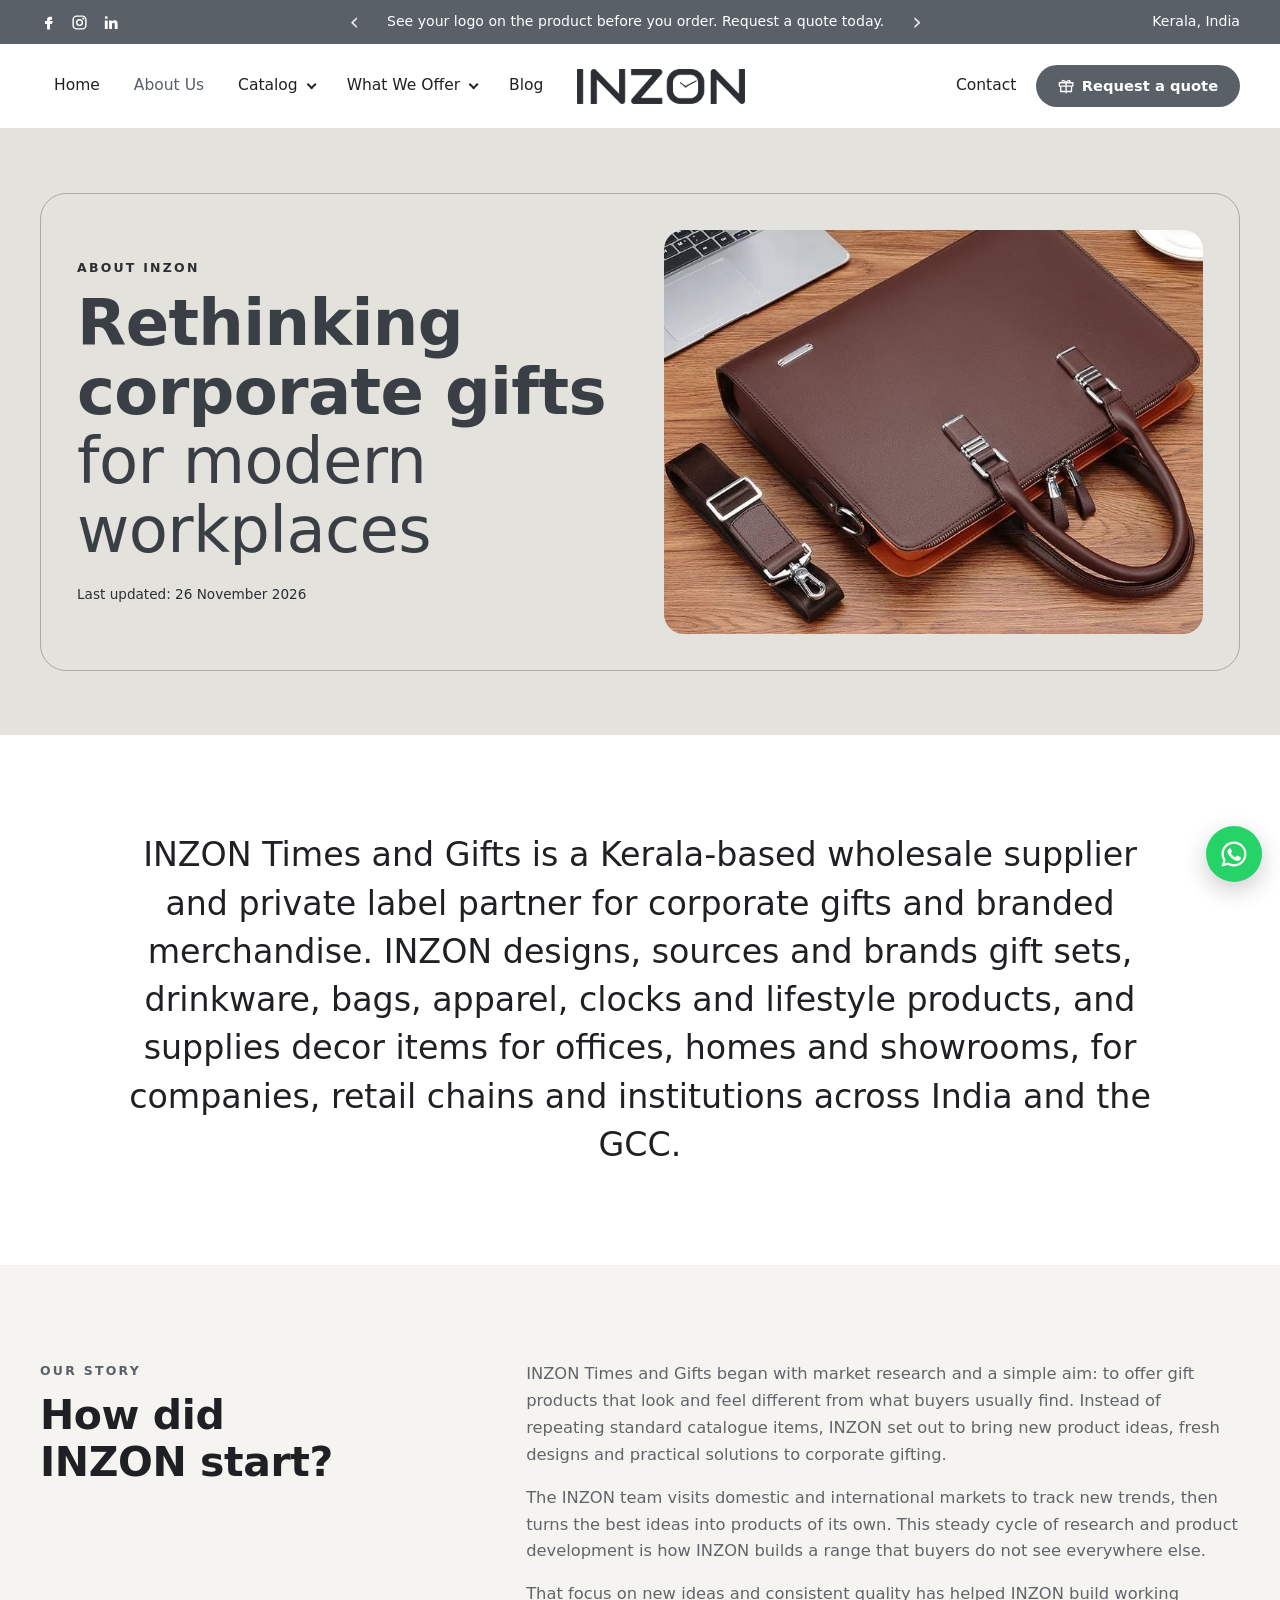
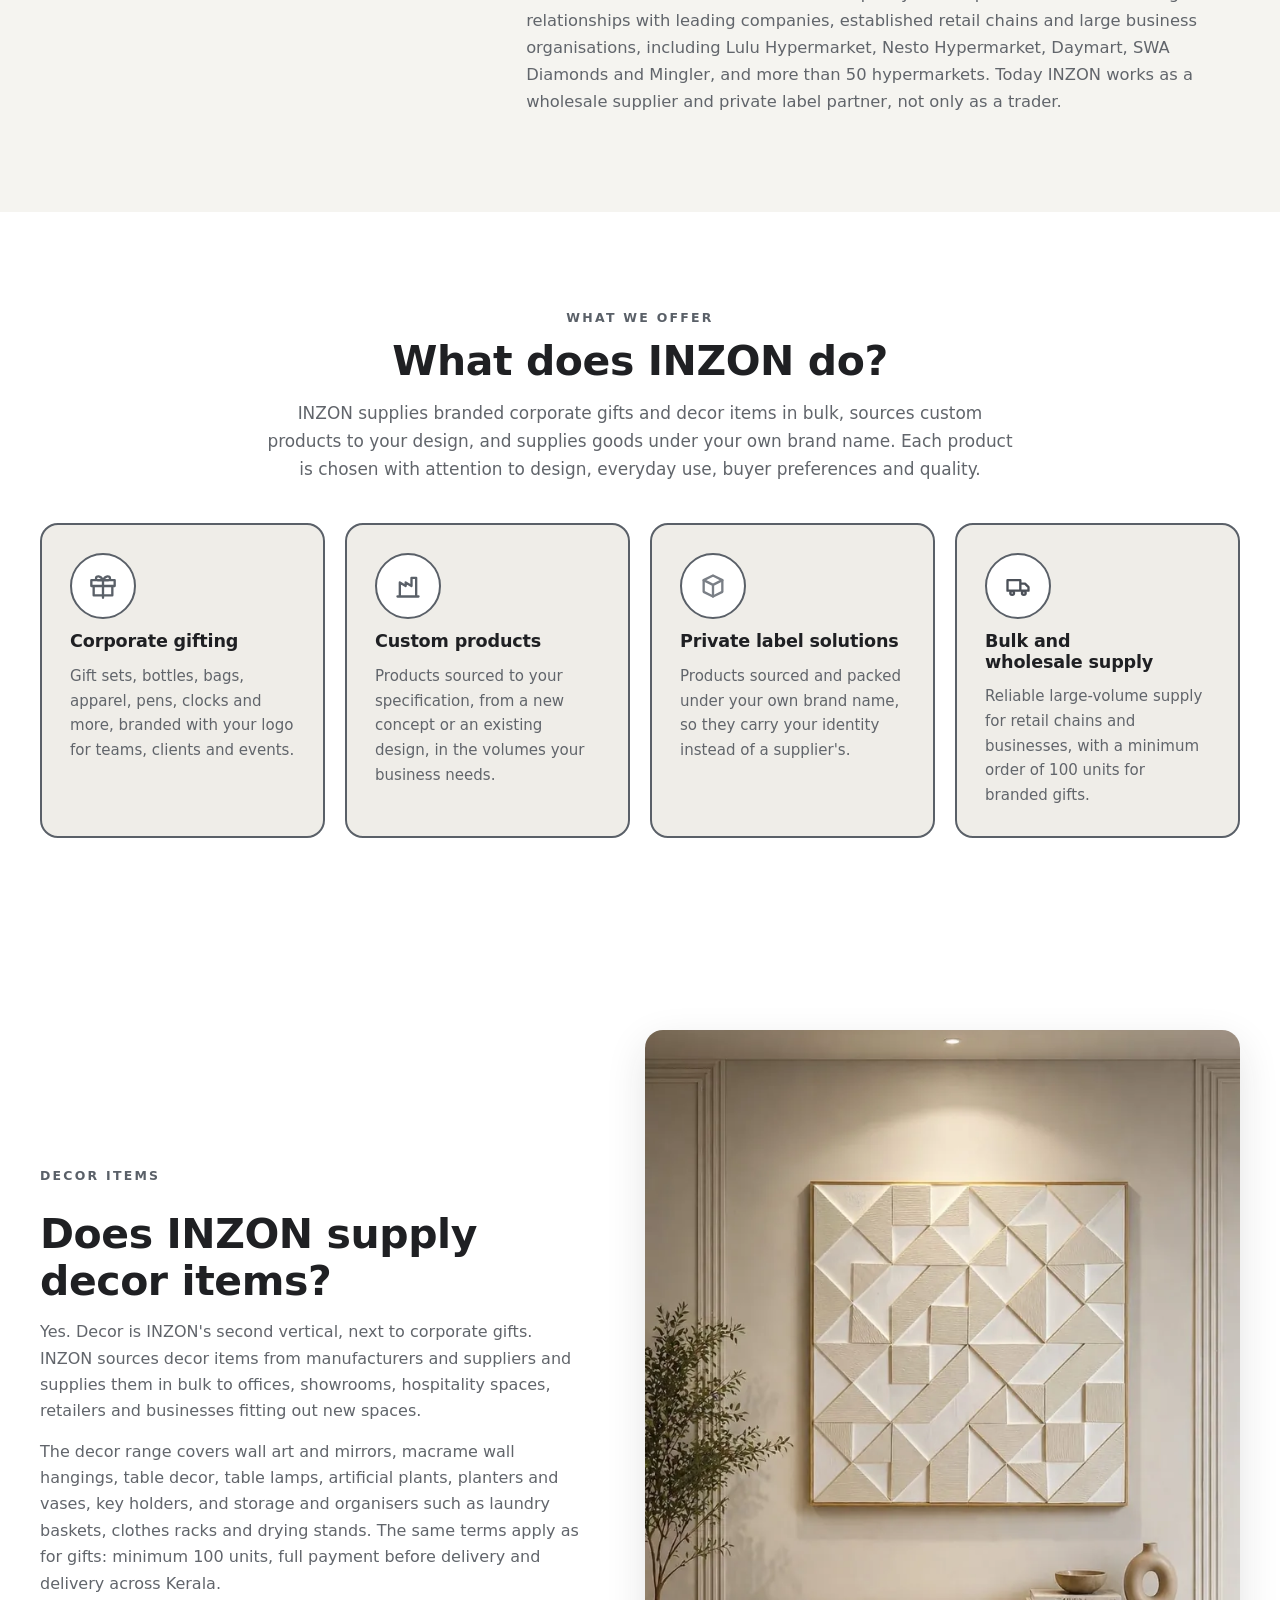
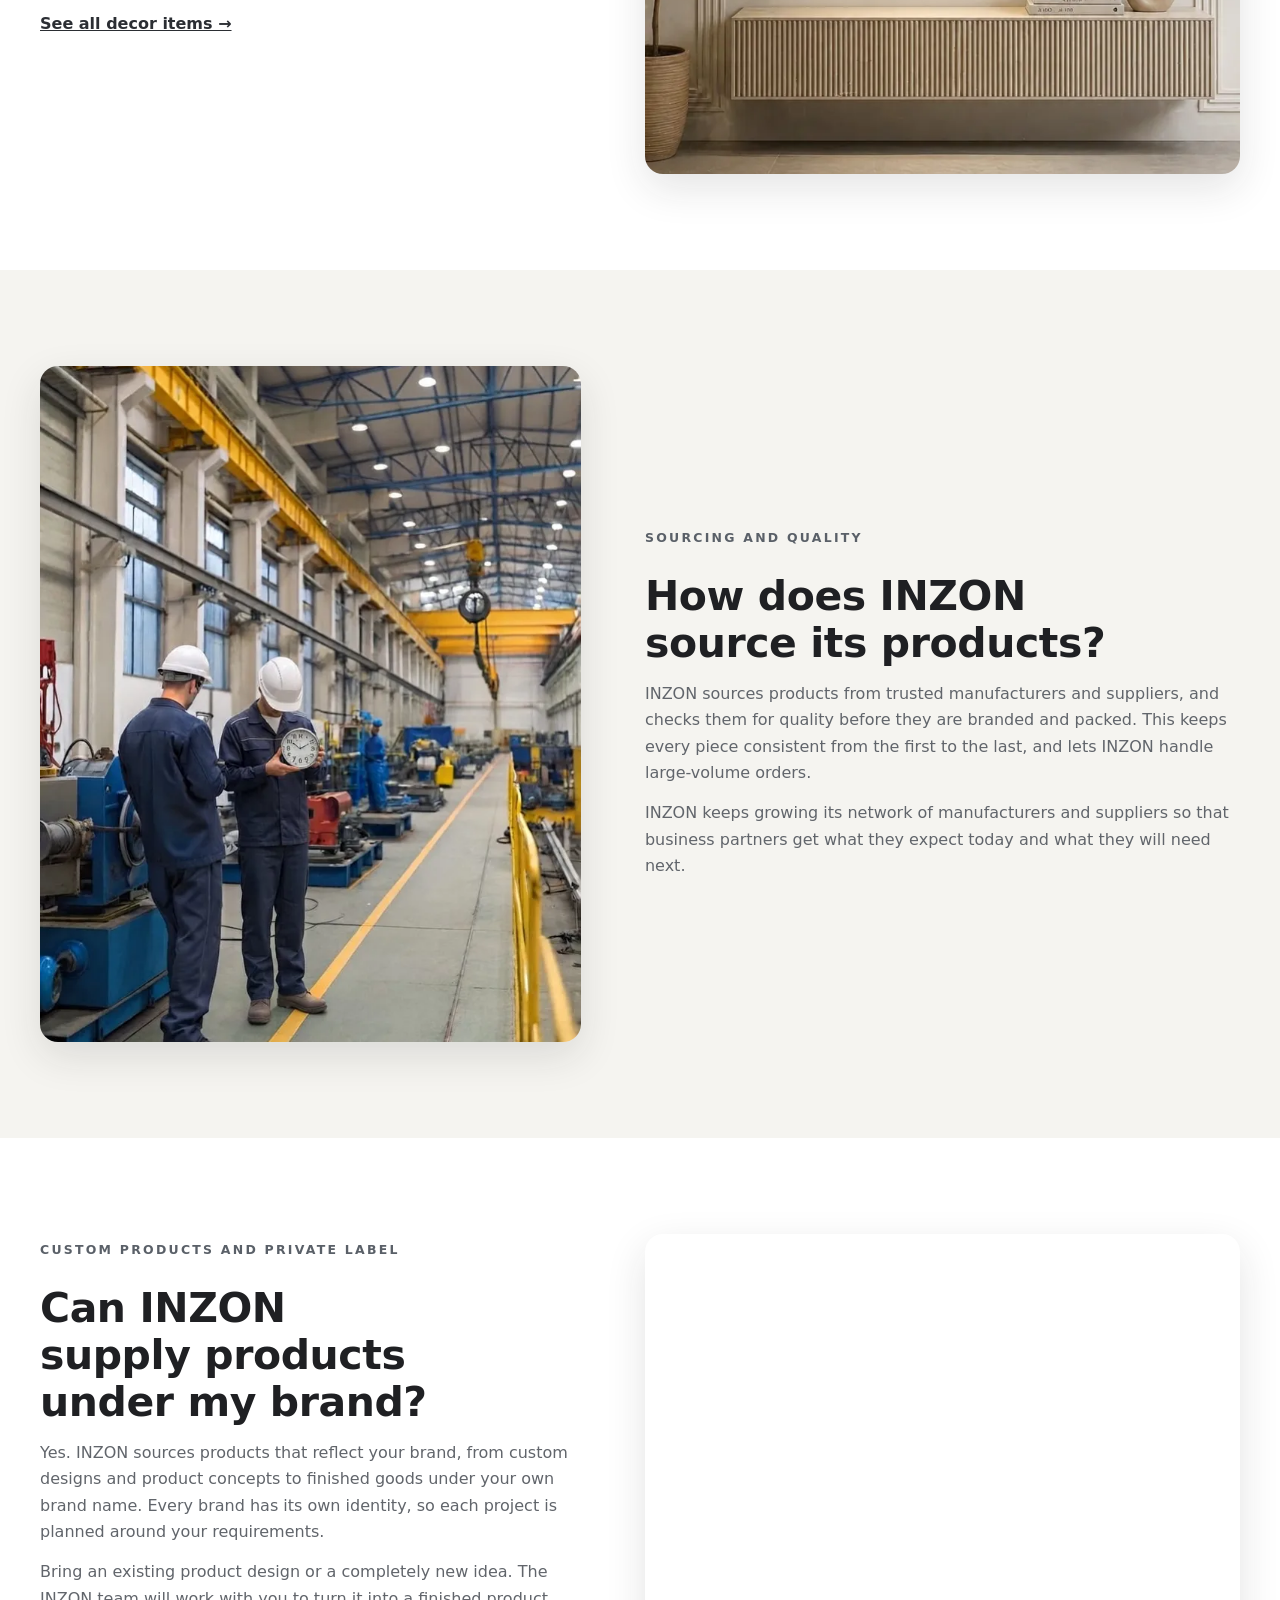
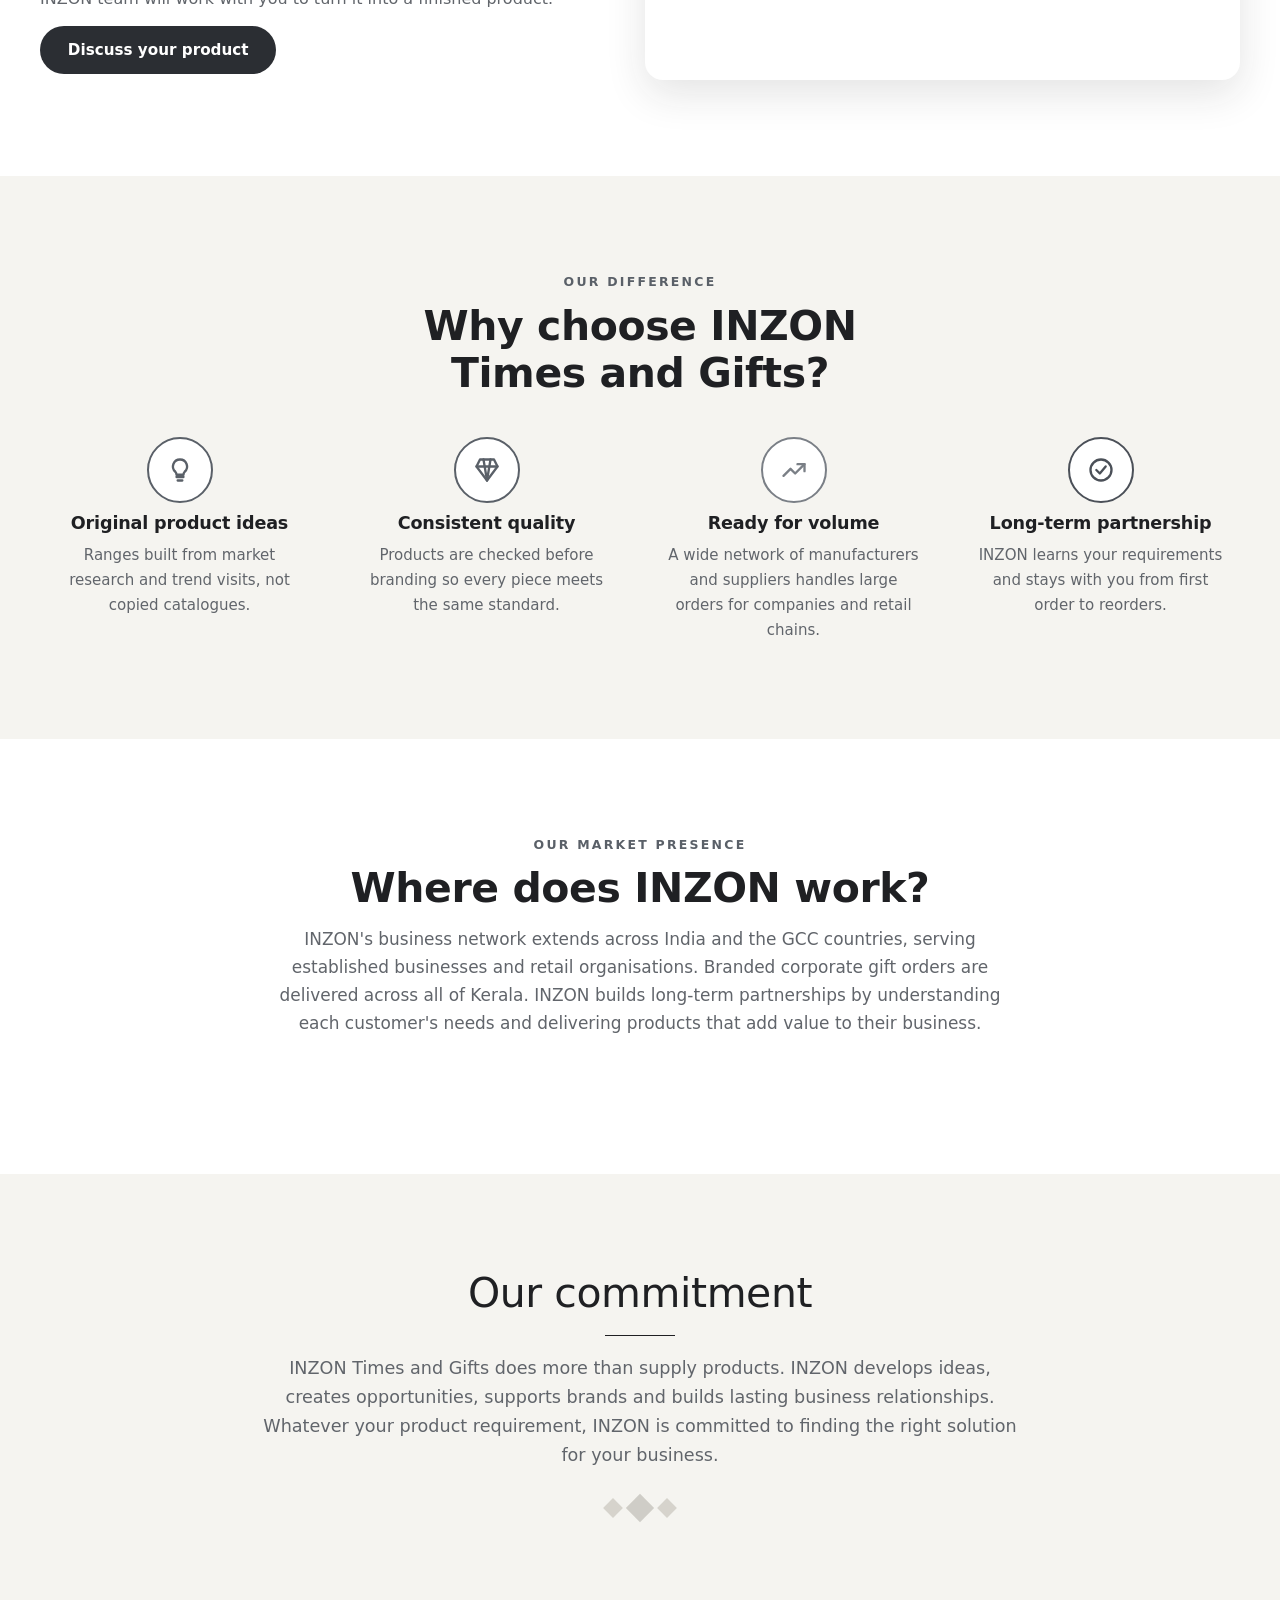
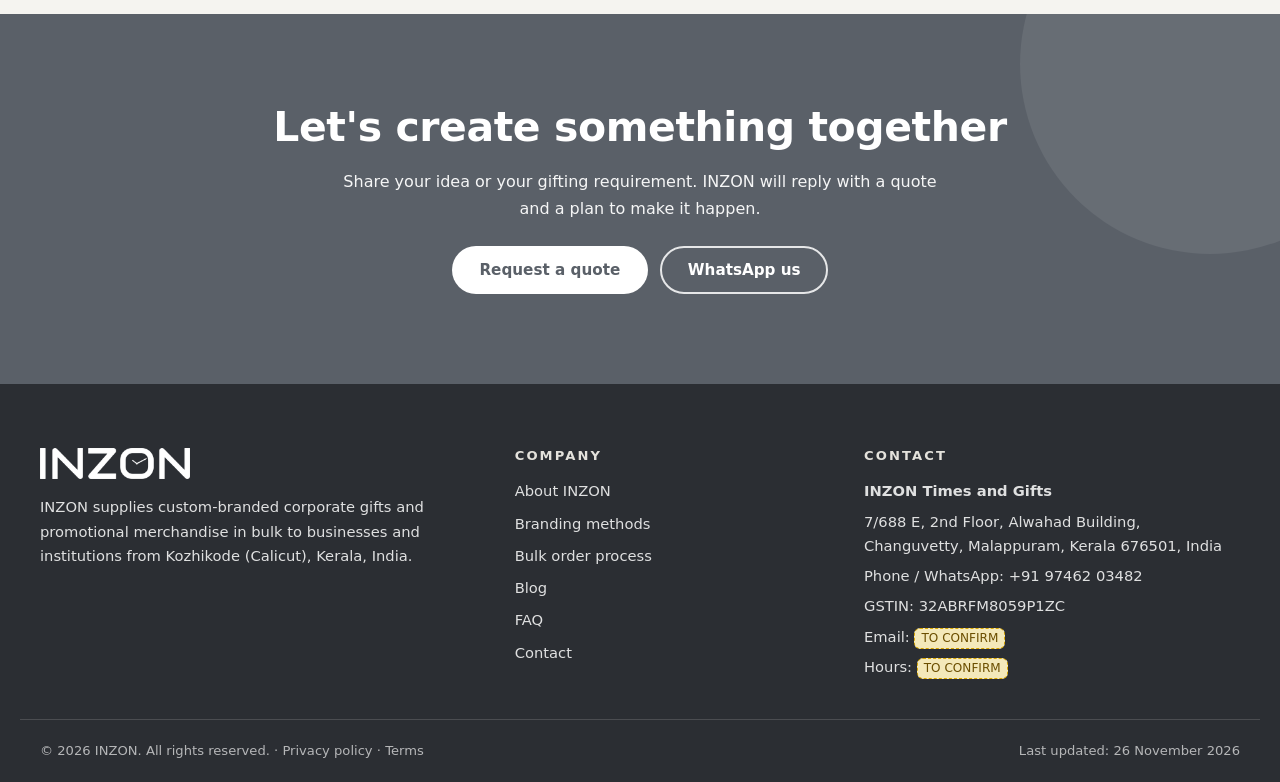
==== commit 52e96288: "Clients as one sentence, add SWA Diamonds and Mingler Co-Authored-By: Claude Opus 5.5 <noreply@anthr" ====
--- a/about/index.html
+++ b/about/index.html
@@ -180,7 +180,7 @@
       <div class="story-body">
         <p>INZON Times and Gifts began with market research and a simple aim: to offer gift products that look and feel different from what buyers usually find. Instead of repeating standard catalogue items, INZON set out to bring new product ideas, fresh designs and practical solutions to corporate gifting.</p>
         <p>The INZON team visits domestic and international markets to track new trends, then turns the best ideas into products of its own. This steady cycle of research and product development is how INZON builds a range that buyers do not see everywhere else.</p>
-        <p>That focus on new ideas and consistent quality has helped INZON build working relationships with leading companies, established retail chains and large business organisations, including more than 50 hypermarkets such as Lulu, Nesto and Daymart. Today INZON works as a wholesale supplier and private label partner, not only as a trader.</p>
+        <p>That focus on new ideas and consistent quality has helped INZON build working relationships with leading companies, established retail chains and large business organisations, including Lulu Hypermarket, Nesto Hypermarket, Daymart, SWA Diamonds and Mingler, and more than 50 hypermarkets. Today INZON works as a wholesale supplier and private label partner, not only as a trader.</p>
       </div>
     </div>
   </section>
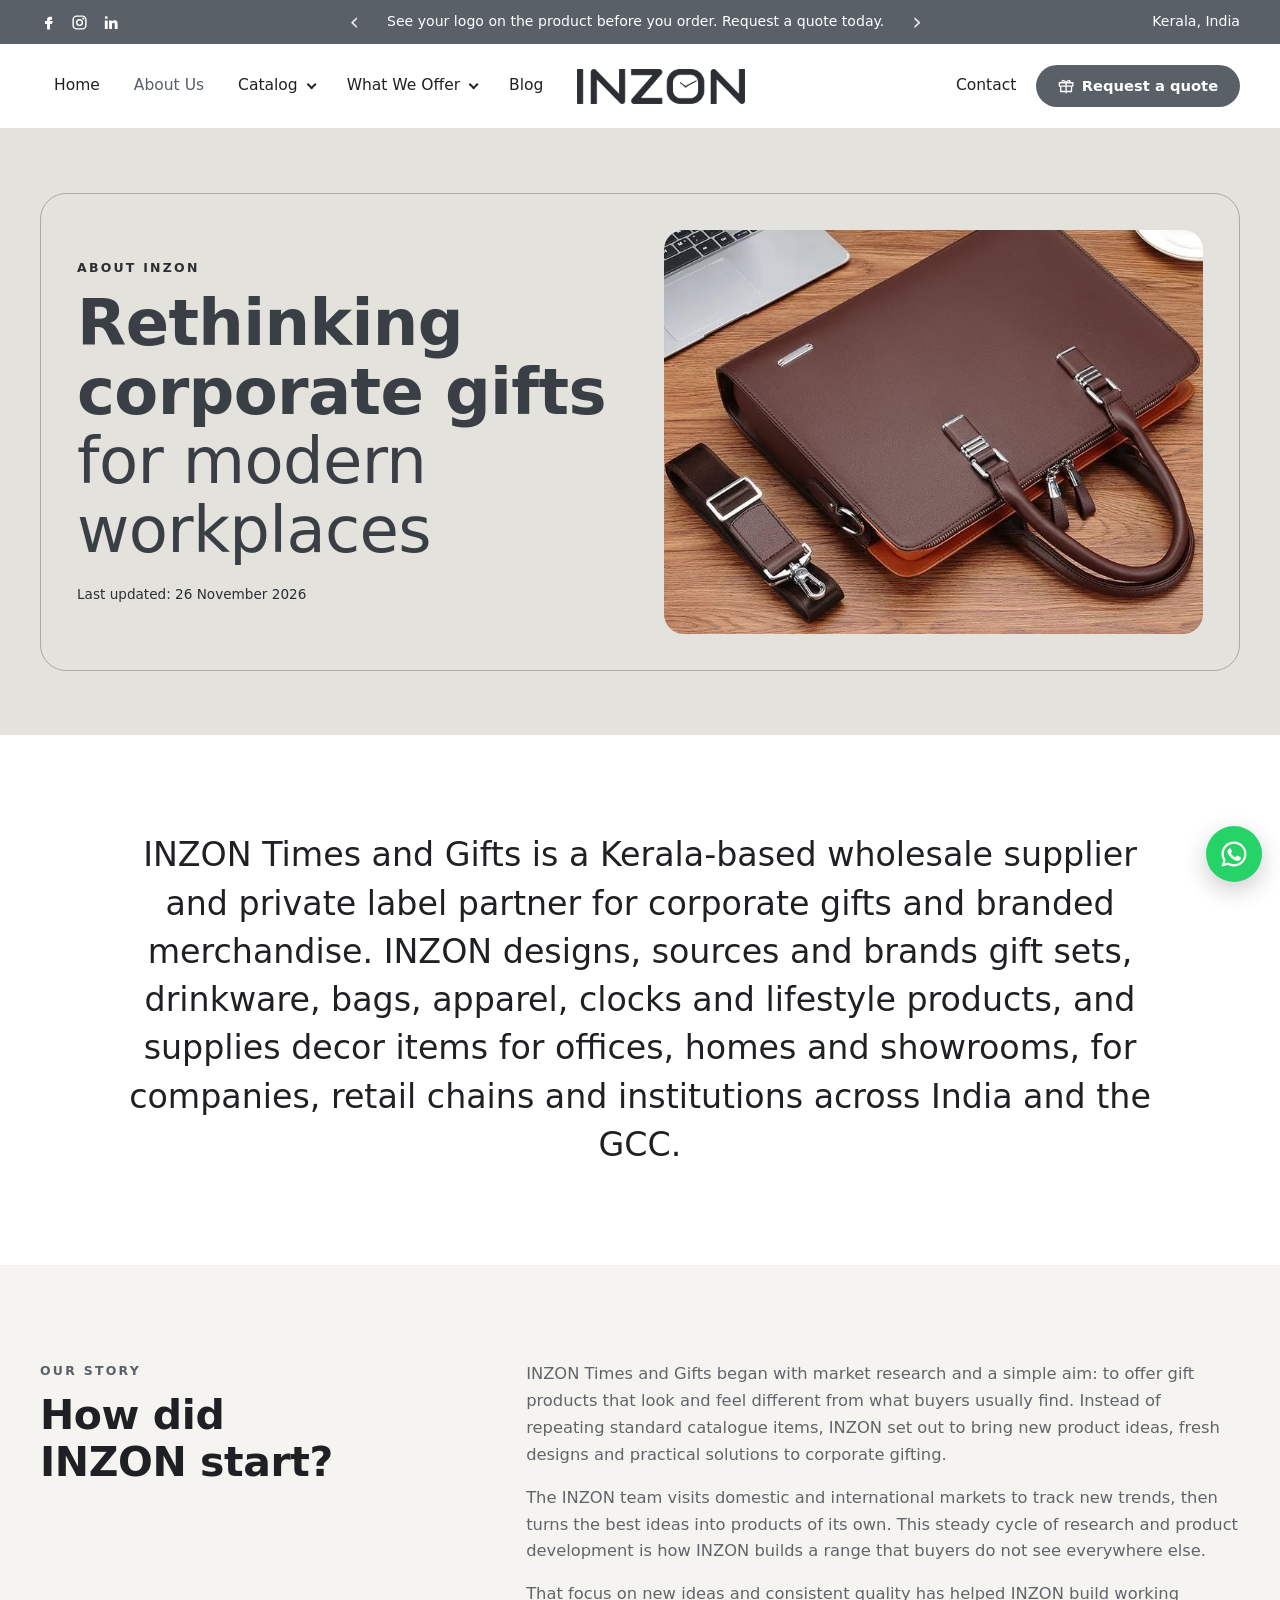
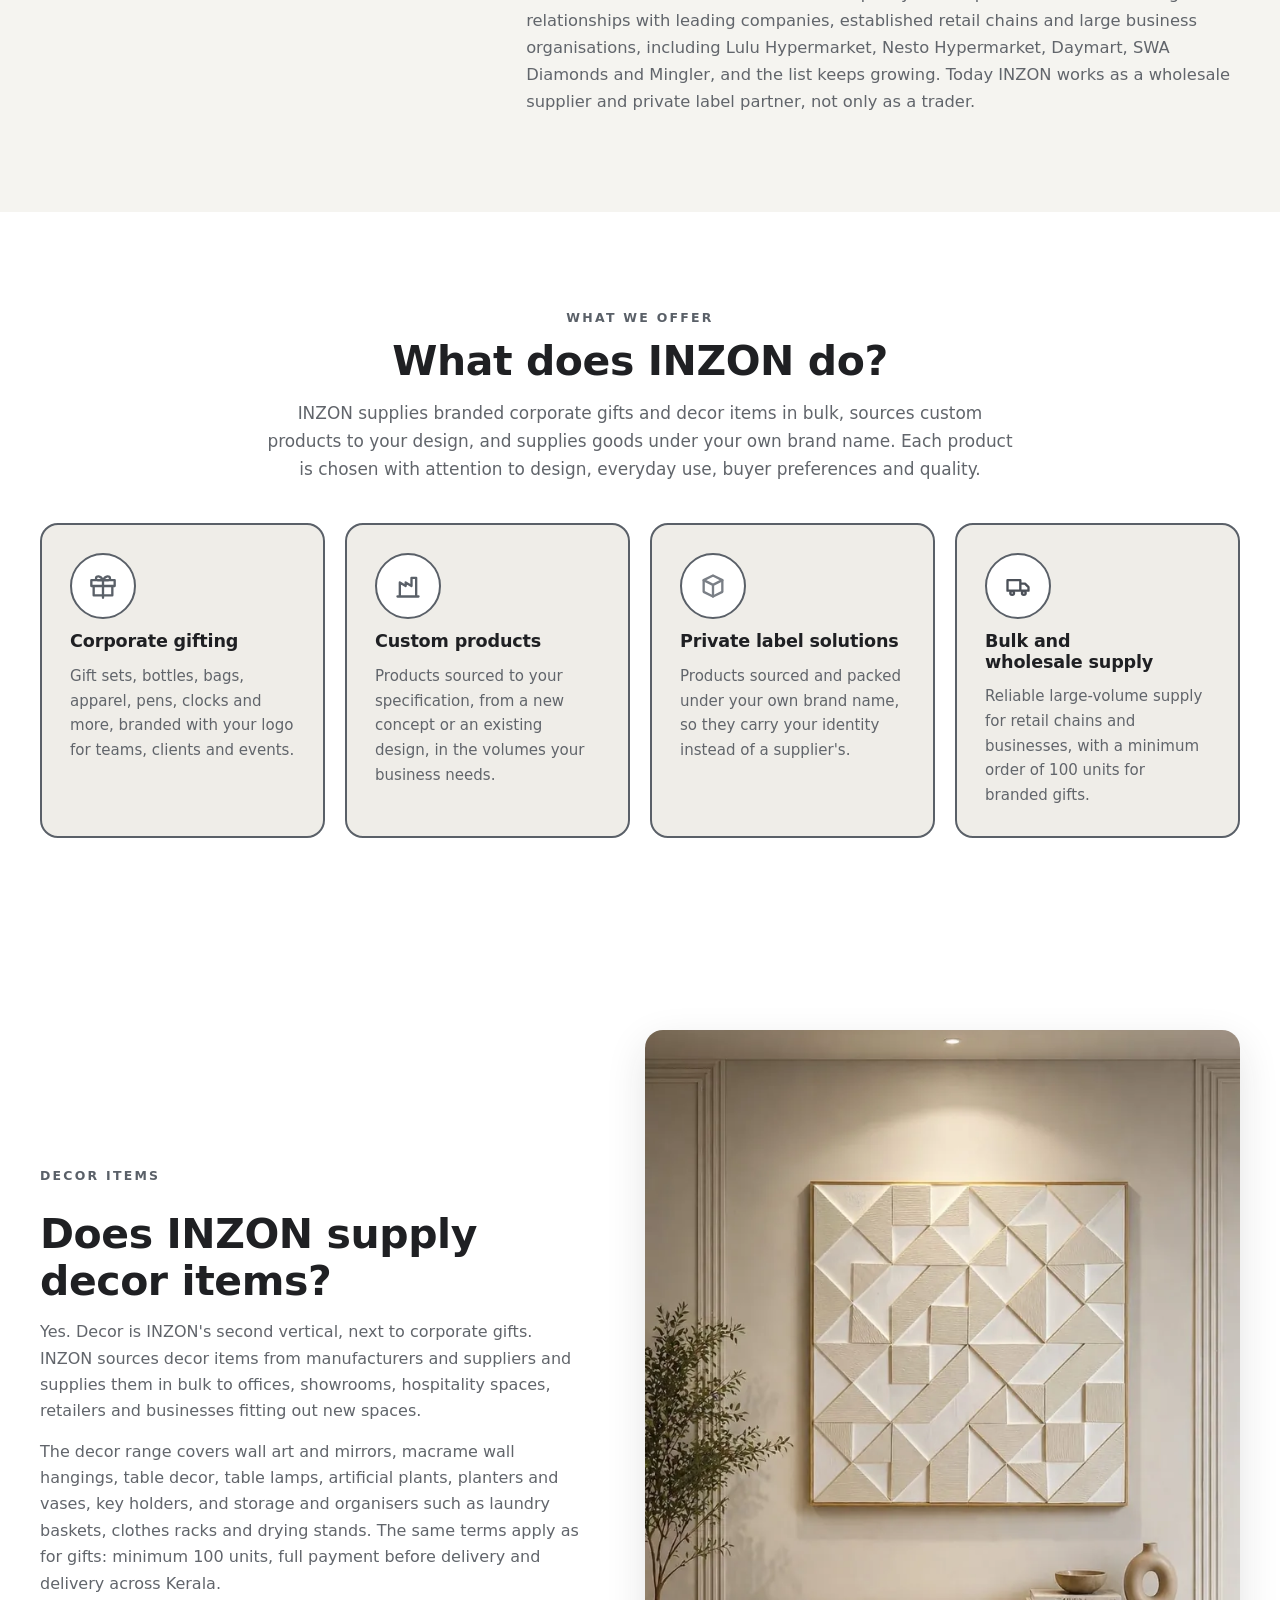
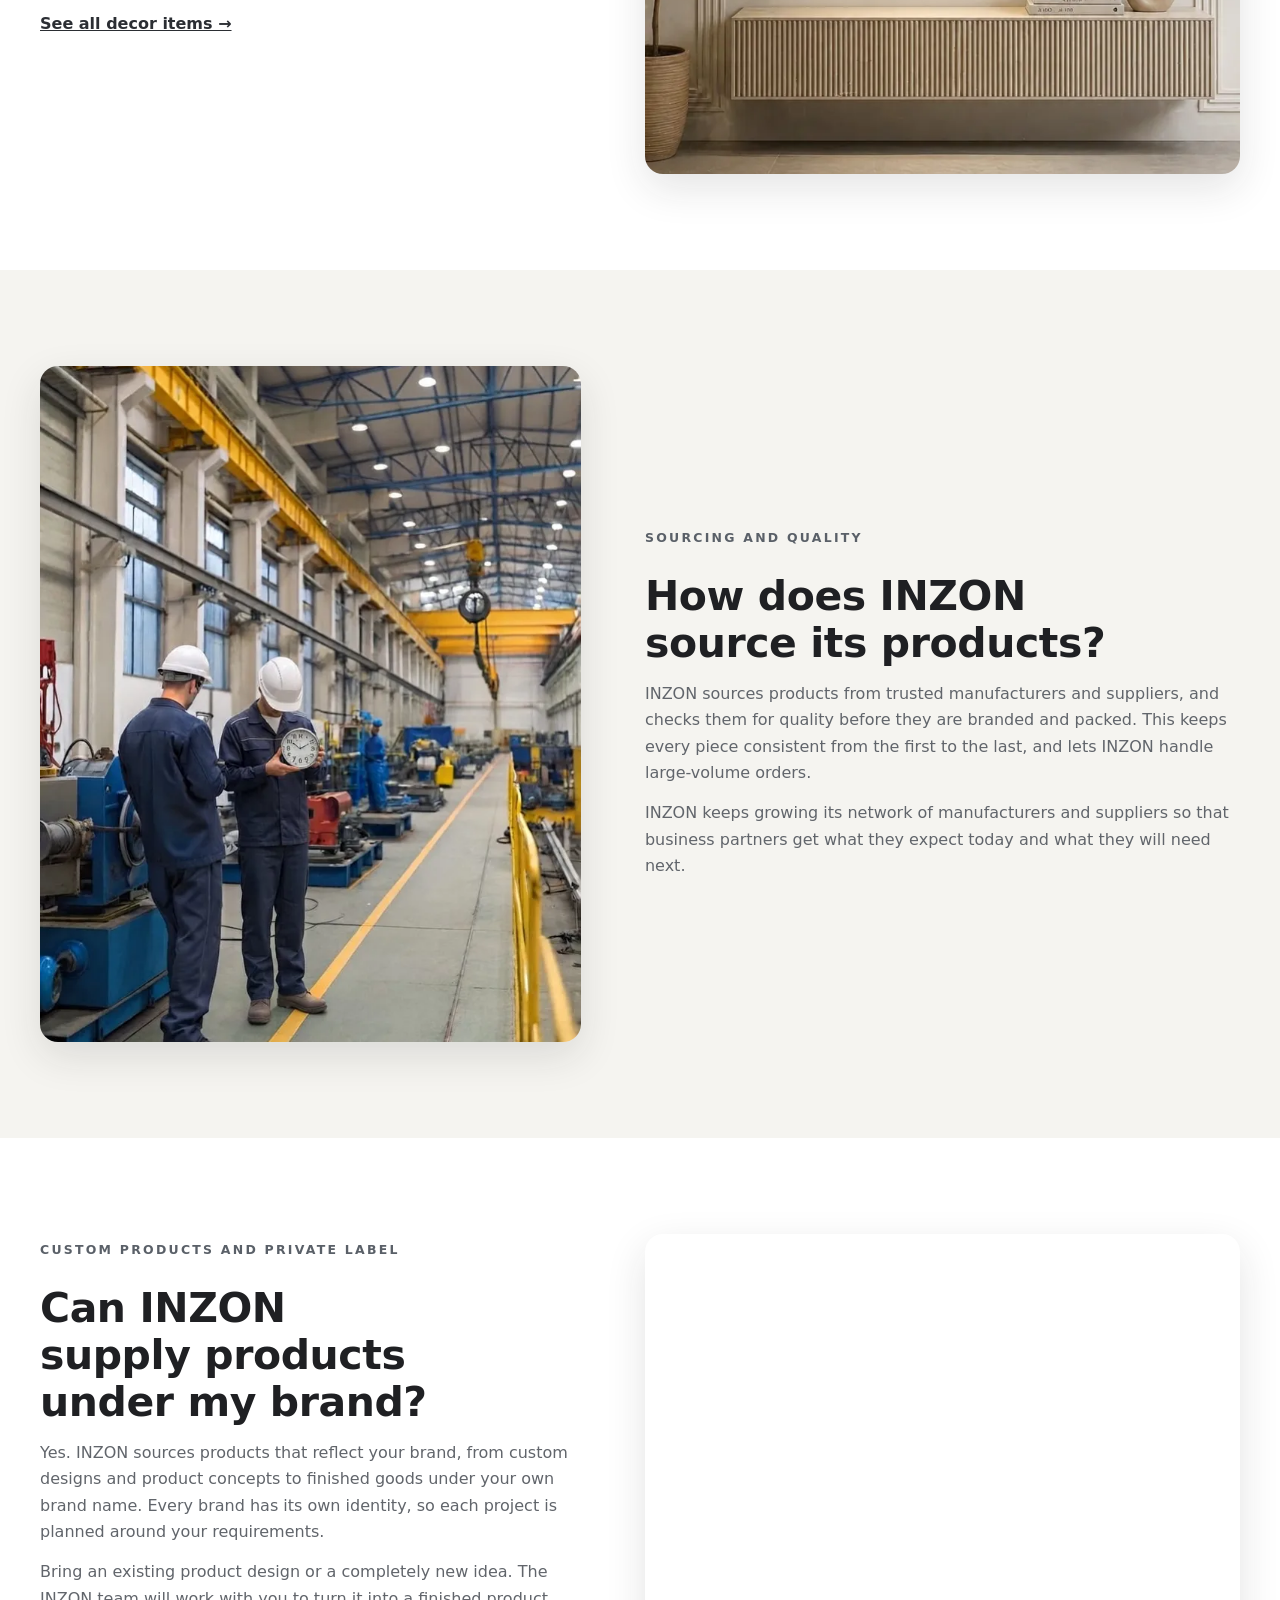
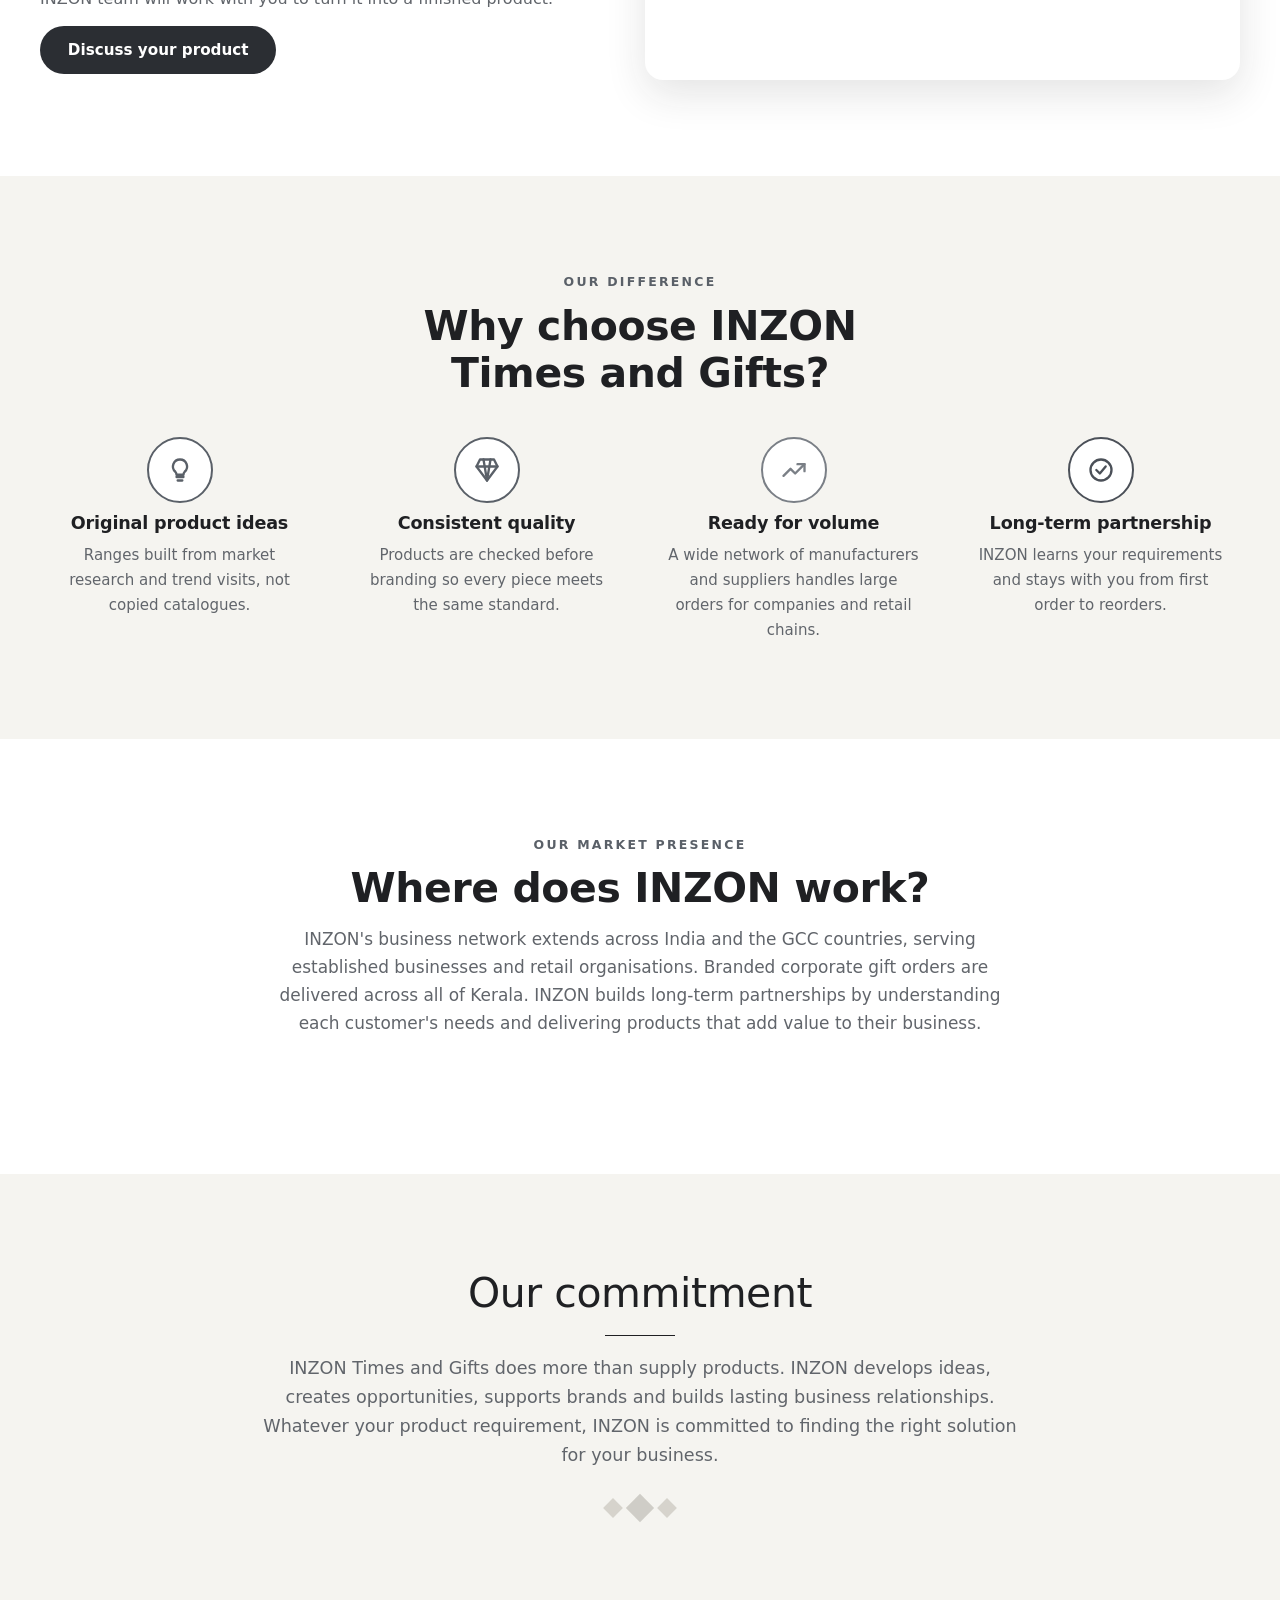
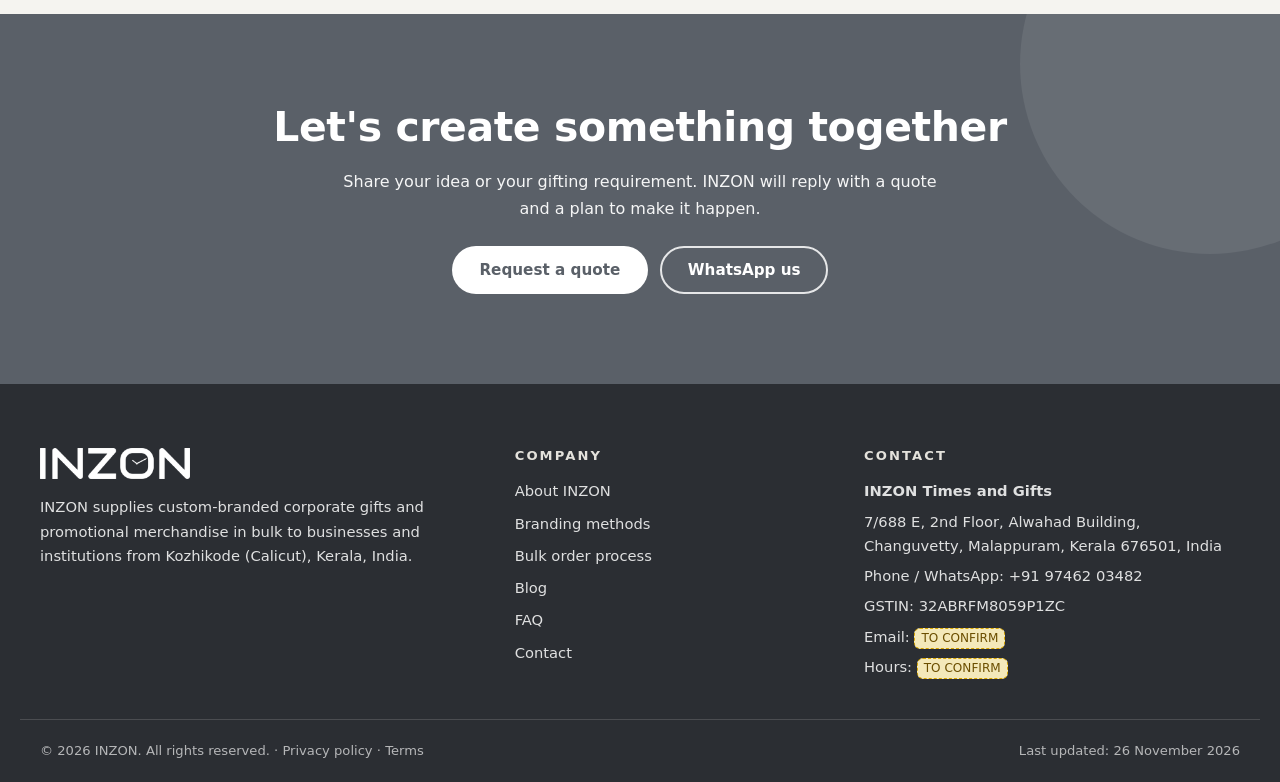
==== commit 4ef2a013: "Clients sentence: the list keeps growing Co-Authored-By: Claude Opus 5.5 <noreply@anthropic.com> Cla" ====
--- a/about/index.html
+++ b/about/index.html
@@ -180,7 +180,7 @@
       <div class="story-body">
         <p>INZON Times and Gifts began with market research and a simple aim: to offer gift products that look and feel different from what buyers usually find. Instead of repeating standard catalogue items, INZON set out to bring new product ideas, fresh designs and practical solutions to corporate gifting.</p>
         <p>The INZON team visits domestic and international markets to track new trends, then turns the best ideas into products of its own. This steady cycle of research and product development is how INZON builds a range that buyers do not see everywhere else.</p>
-        <p>That focus on new ideas and consistent quality has helped INZON build working relationships with leading companies, established retail chains and large business organisations, including Lulu Hypermarket, Nesto Hypermarket, Daymart, SWA Diamonds and Mingler, and more than 50 hypermarkets. Today INZON works as a wholesale supplier and private label partner, not only as a trader.</p>
+        <p>That focus on new ideas and consistent quality has helped INZON build working relationships with leading companies, established retail chains and large business organisations, including Lulu Hypermarket, Nesto Hypermarket, Daymart, SWA Diamonds and Mingler, and the list keeps growing. Today INZON works as a wholesale supplier and private label partner, not only as a trader.</p>
       </div>
     </div>
   </section>
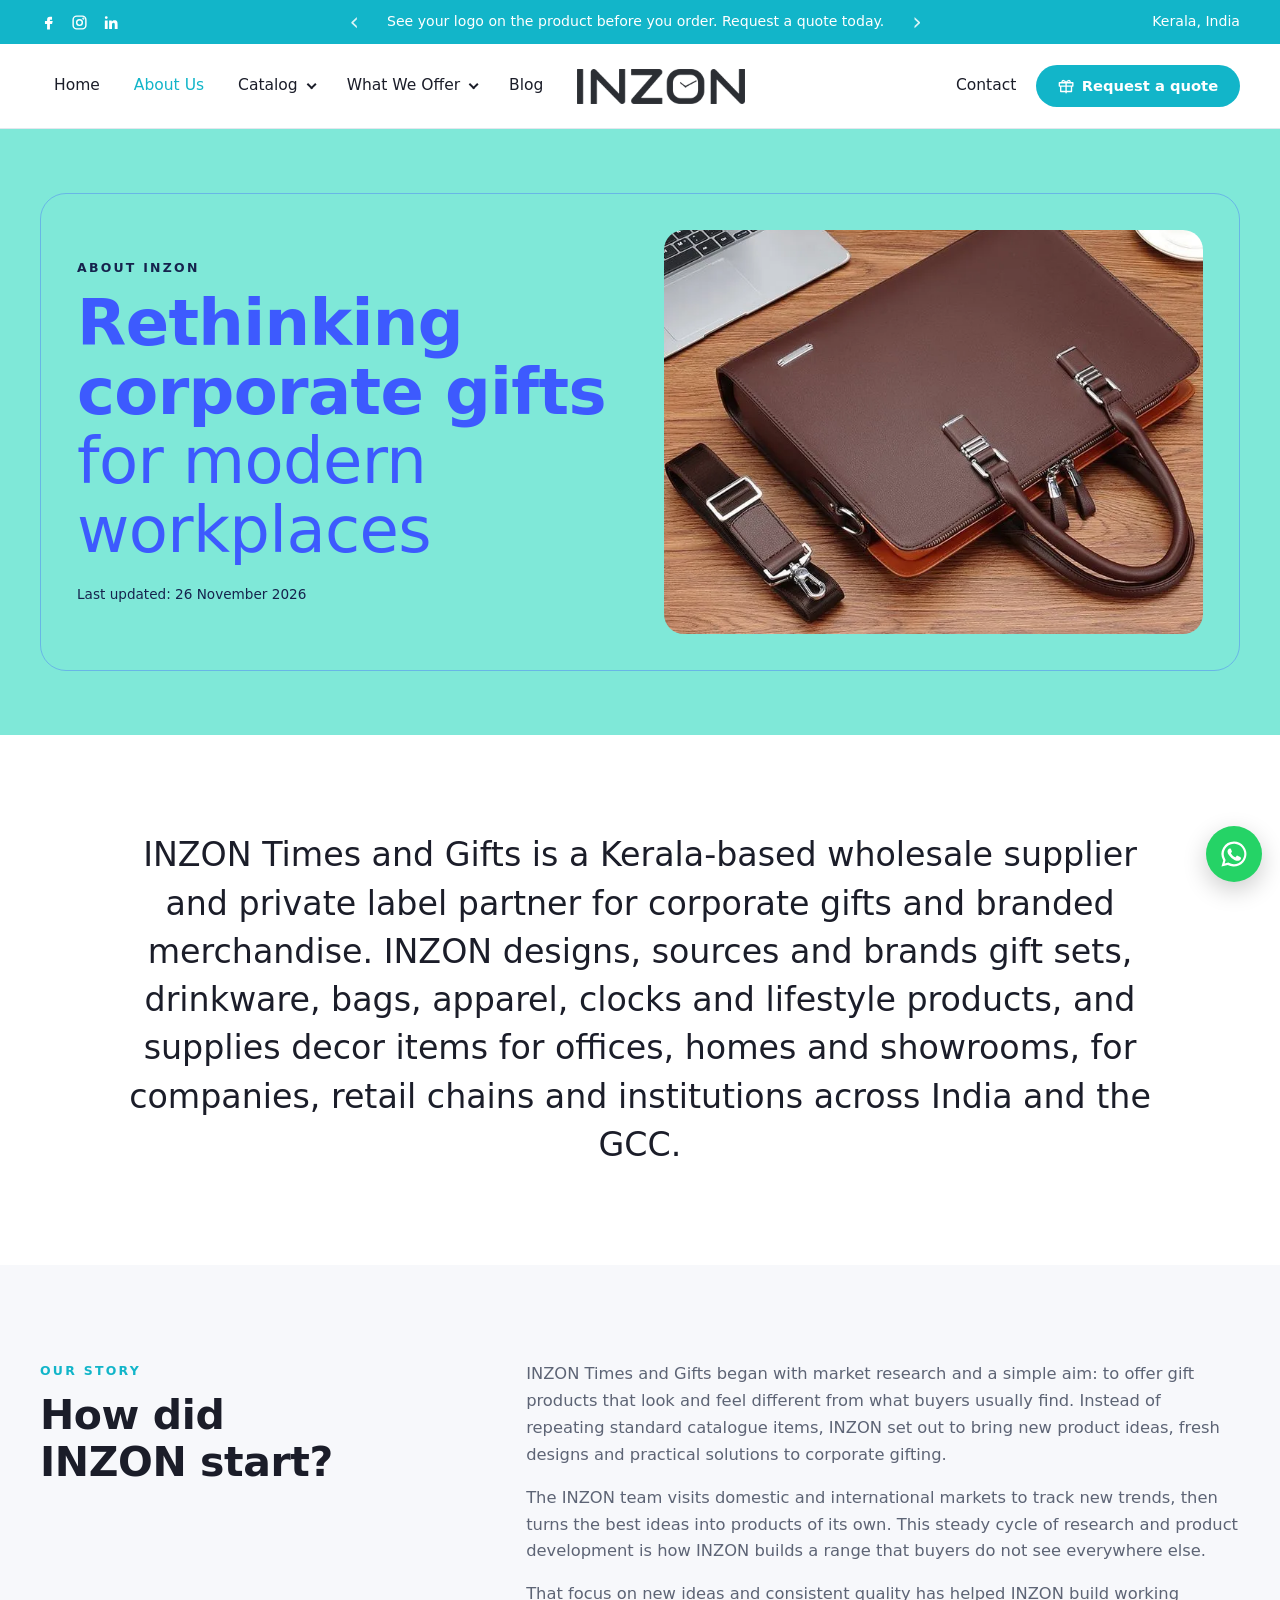
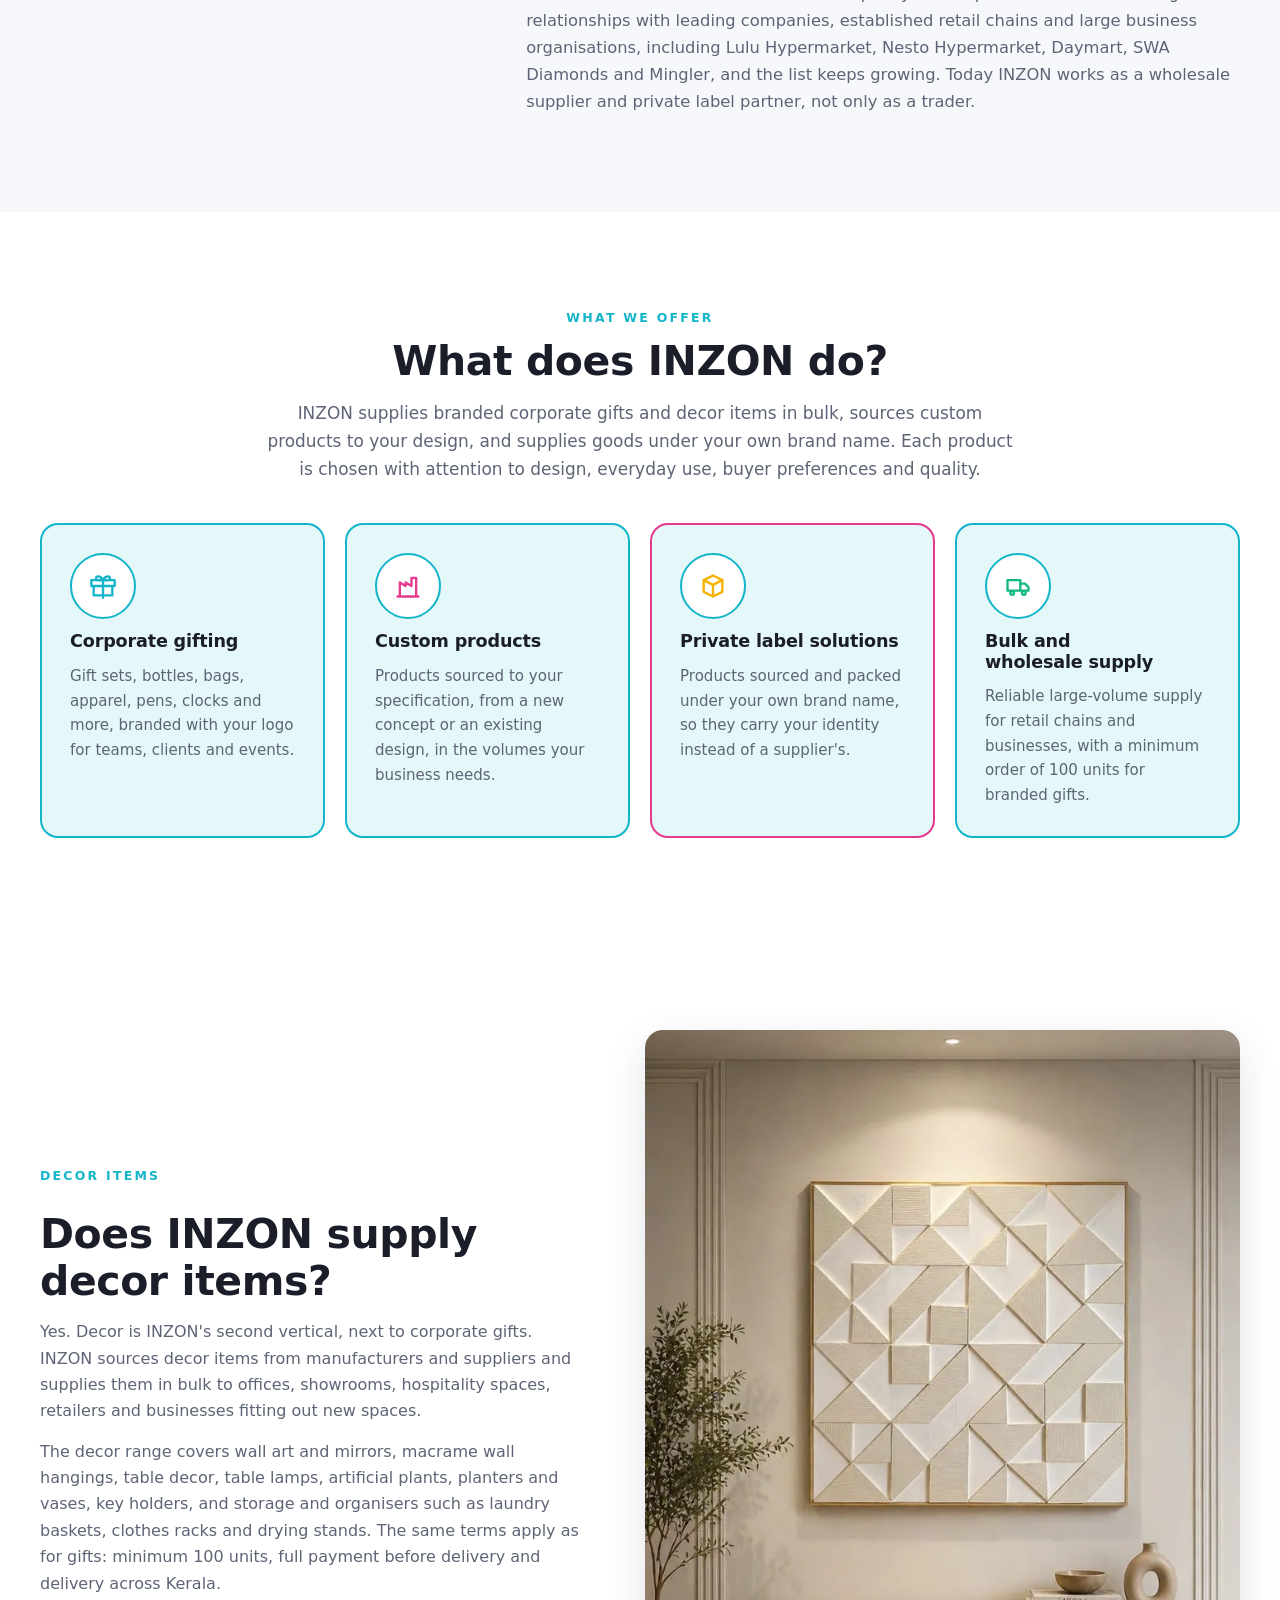
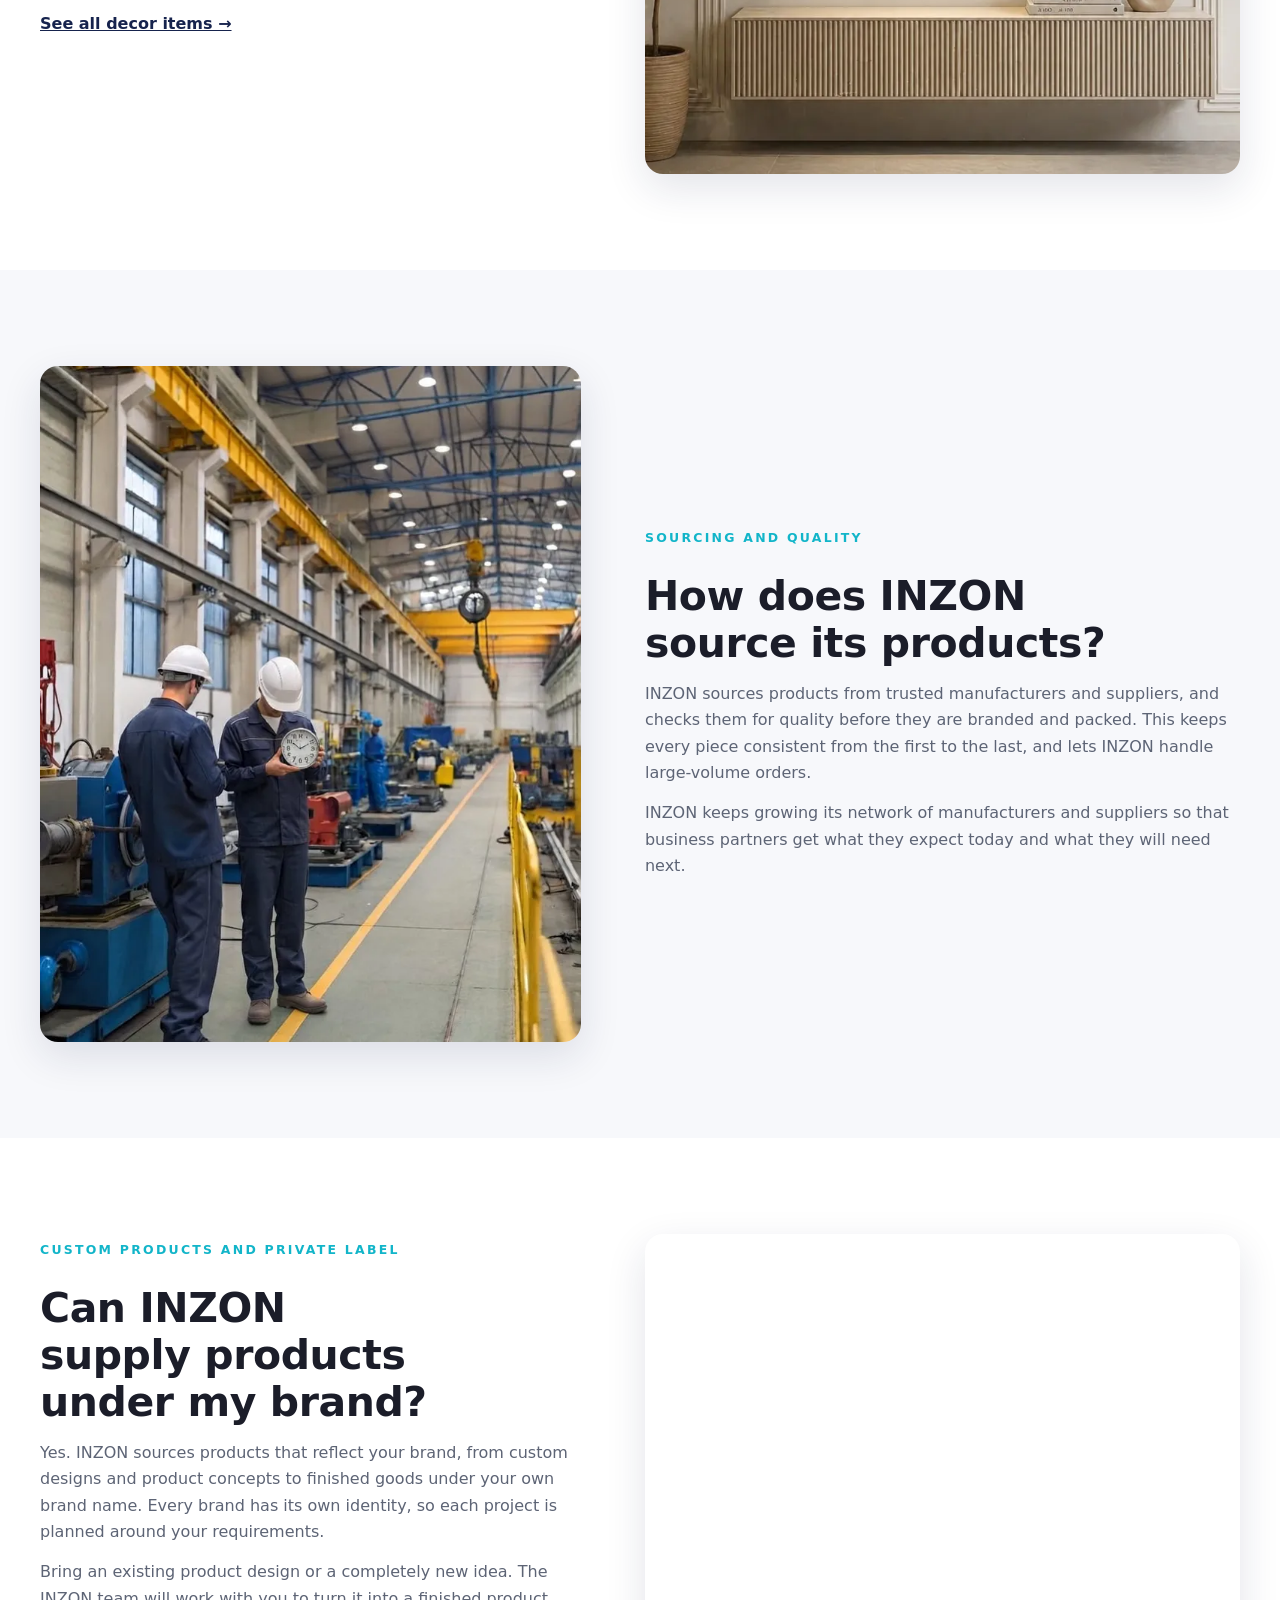
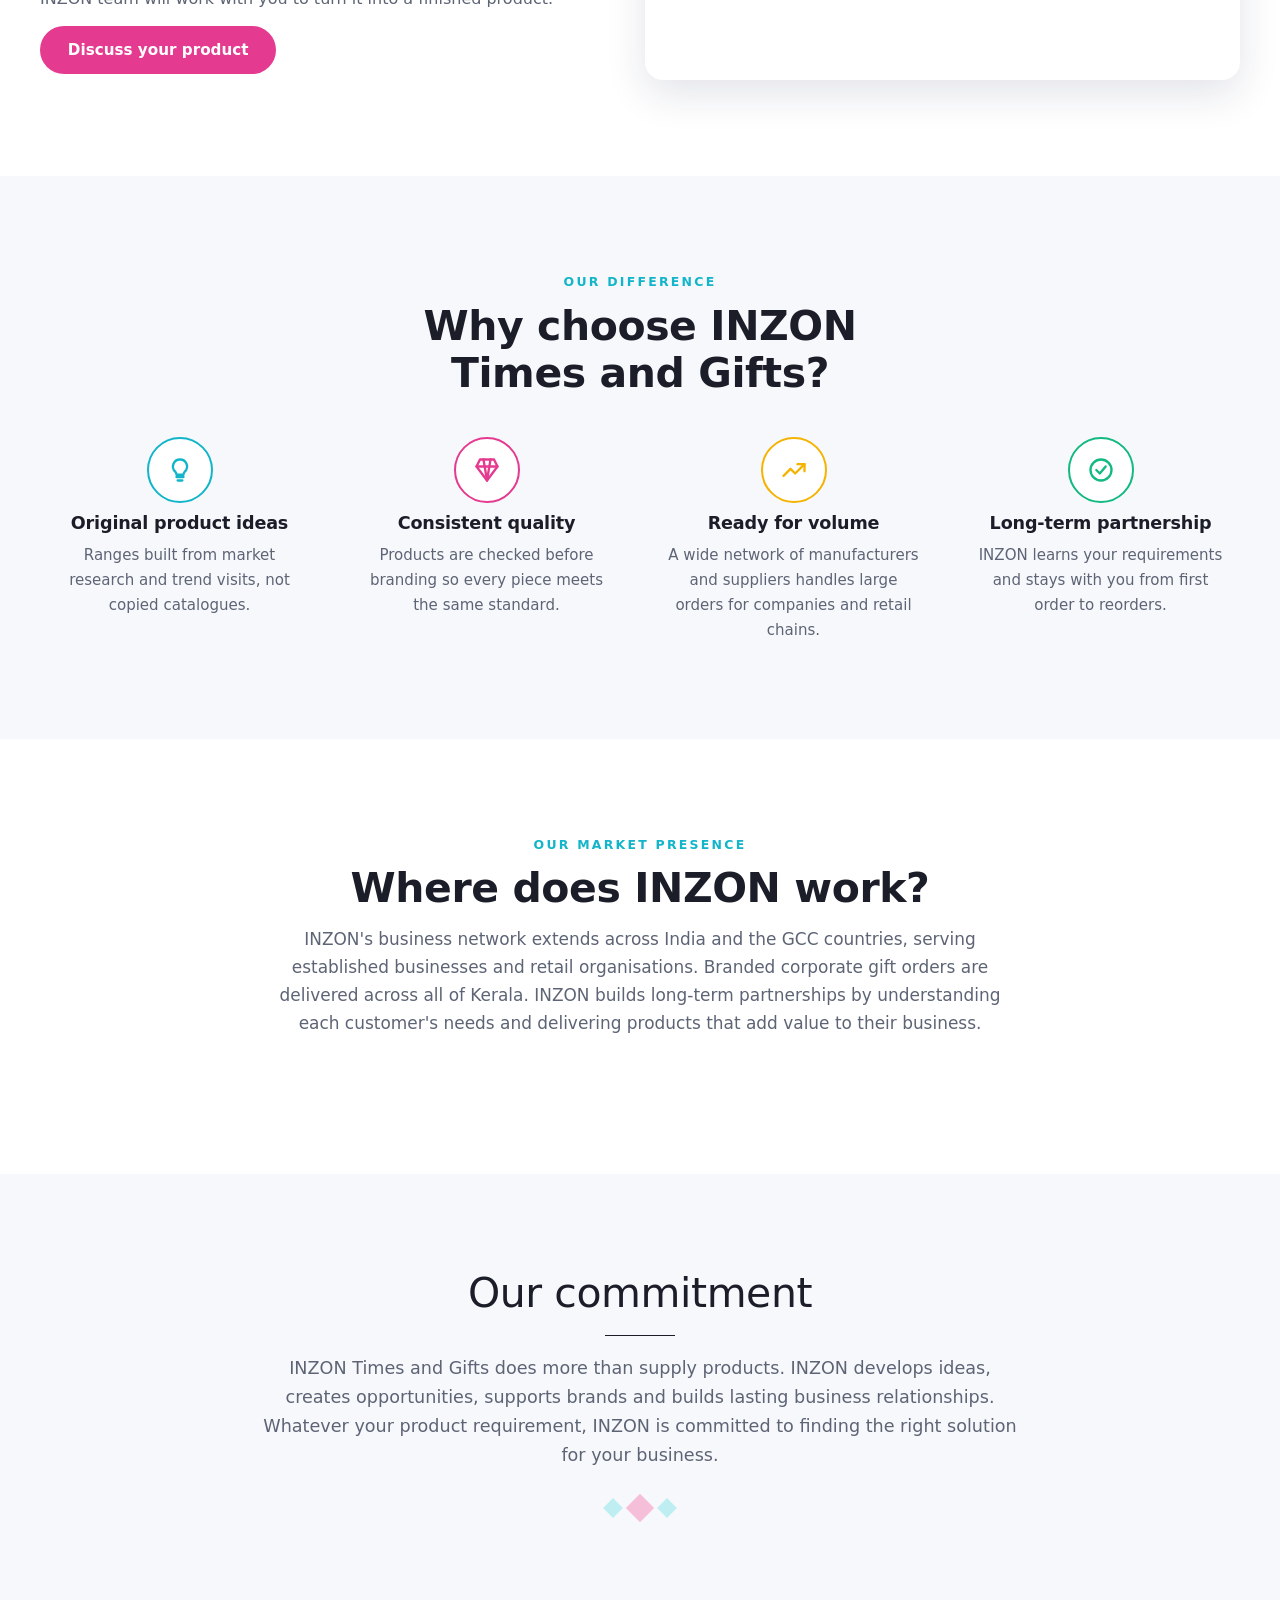
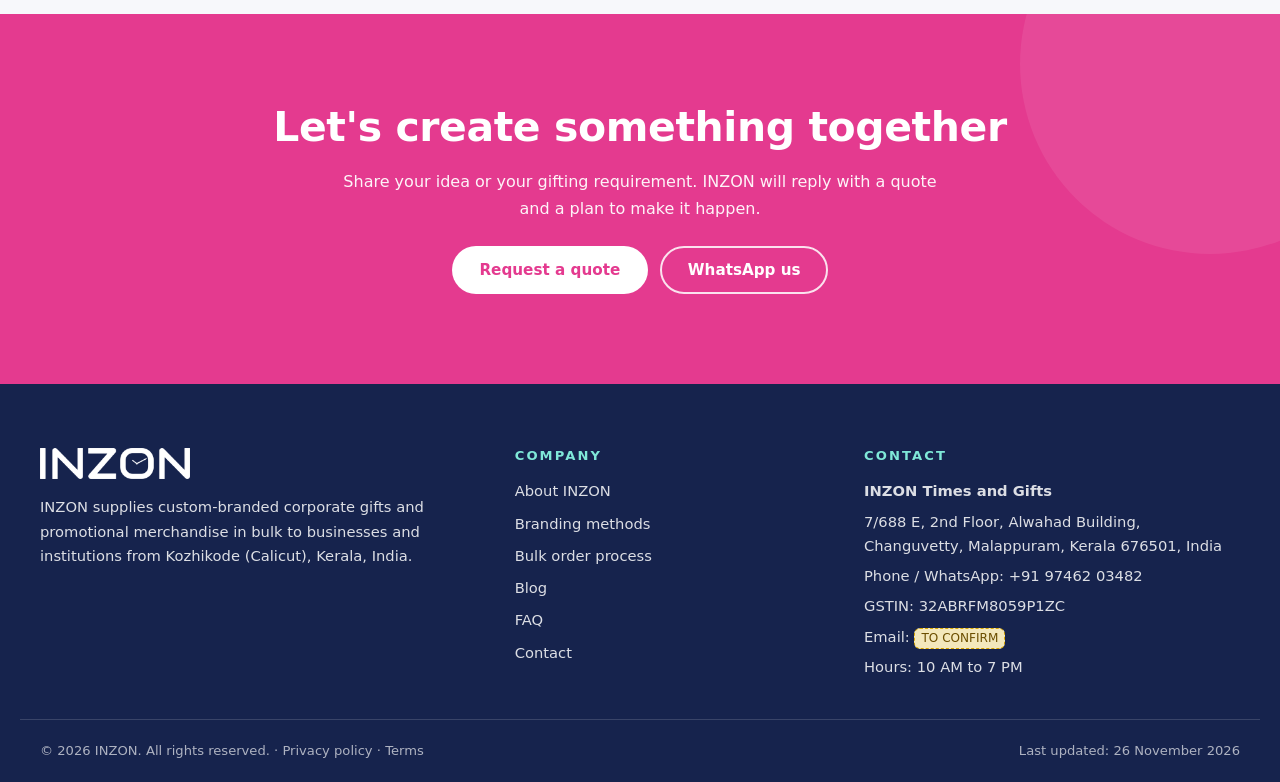
==== commit 6c9791b7: "Set business hours to 10 AM to 7 PM in all page footers Co-Authored-By: Claude Sonnet 5.5 <noreply@a" ====
--- a/about/index.html
+++ b/about/index.html
@@ -351,7 +351,7 @@
         <span>Phone / WhatsApp: <a href="tel:+919746203482">+91 97462 03482</a></span>
         <span>GSTIN: 32ABRFM8059P1ZC</span>
         <span>Email: <span class="tbc">TO CONFIRM</span></span>
-        <span>Hours: <span class="tbc">TO CONFIRM</span></span>
+        <span>Hours: 10 AM to 7 PM</span>
       </address>
     </div>
   </div>
--- a/assets/css/styles.css
+++ b/assets/css/styles.css
@@ -1,38 +1,32 @@
 /* INZON shared stylesheet
-   Layout: grey top bar, white header with centred logo, full-width colour bands,
-   tall image category cards, split image/content sections, grey CTA band, charcoal footer.
+   Layout: teal top bar, white header with centred logo, full-width colour bands,
+   tall image category cards, split image/content sections, pink CTA band, navy footer.
    Changelog: 2026-11-26 v0.1 first build (home page design system). */
 
-/* INZON palette (neutral greys and off-whites only; pink, teal and navy have been retired).
-   --paper #ffffff / --paper-alt #f5f4f0 / --teal-soft #efede8 / --mint #e4e2dc : backgrounds, lightest to soft grey-beige
-   --sky #d9d7d1 / --line #e3e1dc : dividers and soft fills
-   --teal #5a6068 (mid grey) : top bar, grey bands, accent text and icons (also --pink, --amber, --green map here)
-   --teal-dark #3f444a : hover states      --navy #2b2e33 (charcoal) : buttons, footer, table headers
-   --ink #1f2023 : body text. Variable names are kept from the first build so older rules still work. */
 :root {
-  --teal: #5a6068;
-  --teal-dark: #3f444a;
-  --teal-soft: #efede8;
-  --mint: #e4e2dc;
-  --pink: #5a6068;
-  --pink-dark: #3f444a;
-  --pink-soft: #efede8;
-  --navy: #2b2e33;
-  --blue: #3a3f45;
-  --sky: #d9d7d1;
-  --ink: #1f2023;
-  --muted: #61656b;
-  --line: #e3e1dc;
+  --teal: #12b5c9;
+  --teal-dark: #0b8fa0;
+  --teal-soft: #e4f7f9;
+  --mint: #7fe8d8;
+  --pink: #e43a8f;
+  --pink-dark: #c72a77;
+  --pink-soft: #fde8f2;
+  --navy: #16234d;
+  --blue: #3d5afe;
+  --sky: #9fd0ee;
+  --ink: #1b1d29;
+  --muted: #5d6475;
+  --line: #e3e7ee;
   --paper: #ffffff;
-  --paper-alt: #f5f4f0;
-  --amber: #7a7f86;
-  --green: #4b5058;
+  --paper-alt: #f7f8fb;
+  --amber: #f5b301;
+  --green: #12b981;
 
   --font: "Poppins", "Segoe UI", system-ui, -apple-system, Arial, sans-serif;
   --radius: 18px;
   --radius-sm: 12px;
   --wrap: 1240px;
-  --shadow: 0 14px 40px rgba(30, 32, 36, .12);
+  --shadow: 0 14px 40px rgba(22, 35, 77, .12);
   color-scheme: light;
 }
 
@@ -90,10 +84,8 @@
   transition: transform .15s ease, background .15s ease, color .15s ease;
 }
 .btn:hover { transform: translateY(-2px); }
-.btn-pink { background: var(--navy); color: #fff; }
-.btn-pink:hover { background: var(--teal-dark); }
-.btn-grey { background: var(--navy); color: #fff; }
-.btn-grey:hover { background: var(--teal-dark); }
+.btn-pink { background: var(--pink); color: #fff; }
+.btn-pink:hover { background: var(--pink-dark); }
 .btn-teal { background: var(--teal); color: #fff; }
 .btn-teal:hover { background: var(--teal-dark); }
 .btn-ghost { border-color: currentColor; color: var(--navy); background: transparent; }
@@ -118,7 +110,7 @@
 .nav-list a { text-decoration: none; color: var(--ink); }
 .nav-list a { white-space: nowrap; }
 .nav-list > li > a:not(.btn) { padding: 10px 14px; border-radius: 10px; transition: background .15s ease, color .15s ease; }
-.nav-list > li > a:not(.btn):hover { background: #f1efea; color: var(--ink); }
+.nav-list > li > a:not(.btn):hover { background: #f3f4f6; color: var(--ink); }
 .nav-list a[aria-current="page"] { color: var(--teal); }
 .nav-list a:hover { color: var(--teal); }
 .nav-right { justify-content: flex-end; }
@@ -176,11 +168,11 @@
 .lead { font-size: 1.06rem; color: var(--muted); margin-top: 14px; }
 
 /* Hero */
-.hero { background: linear-gradient(120deg, #f1efea 0%, #dedcd6 55%, #ebe9e4 100%); overflow: hidden; }
+.hero { background: linear-gradient(120deg, #bfe3f6 0%, #9fd0ee 55%, #c6ecf2 100%); overflow: hidden; }
 .hero .wrap { display: grid; grid-template-columns: 1.05fr 1fr; gap: 48px; align-items: center; padding-block: clamp(48px, 7vw, 88px); }
 .hero h1 { color: var(--navy); }
 .hero h1 em { font-style: normal; color: var(--pink); }
-.hero-answer { font-size: 1.08rem; color: #3a3d42; margin-top: 18px; max-width: 560px; }
+.hero-answer { font-size: 1.08rem; color: #263257; margin-top: 18px; max-width: 560px; }
 .hero-ctas { display: flex; flex-wrap: wrap; gap: 12px; margin-top: 28px; }
 .hero-facts { display: flex; flex-wrap: wrap; gap: 8px 10px; margin-top: 26px; padding: 0; list-style: none; font-size: .86rem; }
 .hero-facts li { background: rgba(255,255,255,.75); border-radius: 999px; padding: 6px 14px; color: var(--navy); font-weight: 500; }
@@ -204,7 +196,7 @@
 .cat-card:hover, .cat-card:focus-within { border-color: var(--pink); transform: translateY(-4px); }
 .cat-card img { position: absolute; inset: 0; width: 100%; height: 100%; object-fit: cover; transition: transform .4s ease; }
 .cat-card:hover img { transform: scale(1.05); }
-.cat-card::after { content: ""; position: absolute; inset: 0; background: linear-gradient(180deg, rgba(20,20,22,0) 18%, rgba(20,20,22,.72) 48%, rgba(20,20,22,.96) 100%); }
+.cat-card::after { content: ""; position: absolute; inset: 0; background: linear-gradient(180deg, rgba(10,16,40,0) 18%, rgba(10,16,40,.72) 48%, rgba(10,16,40,.96) 100%); }
 .cat-body { position: relative; z-index: 1; padding: 20px 18px 20px; color: #fff; display: grid; gap: 8px; }
 .cat-body h3 { font-size: 1.28rem; }
 .cat-body h3 a { text-decoration: none; }
@@ -214,6 +206,23 @@
 @media (max-width: 1180px) { .cat-grid { grid-template-columns: repeat(3, minmax(0, 1fr)); } .cat-card { min-height: 380px; } }
 @media (max-width: 760px) { .cat-grid { grid-template-columns: repeat(2, minmax(0, 1fr)); gap: 12px; } .cat-card { min-height: 330px; } .cat-body { padding: 14px; } .cat-body h3 { font-size: 1.08rem; } }
 @media (max-width: 420px) { .cat-grid { grid-template-columns: 1fr; } .cat-card { min-height: 300px; } }
+/* Phones: categories as photo tiles, two full-width then two half-width, each with a name and a short line */
+.cat-short { display: none; }
+@media (max-width: 760px) {
+  .cat-grid { grid-template-columns: repeat(2, minmax(0, 1fr)); gap: 12px; }
+  .cat-card { min-height: 0; aspect-ratio: 1 / 1.25; border-radius: 6px; border: 0; }
+  .cat-card.big-m { grid-column: 1 / -1; aspect-ratio: 4 / 3.4; }
+  .cat-card:hover, .cat-card:focus-within { transform: none; }
+  .cat-card::after { background: linear-gradient(180deg, rgba(10,16,40,0) 45%, rgba(10,16,40,.55) 78%, rgba(10,16,40,.8) 100%); }
+  .cat-body { padding: 0 16px 16px; gap: 4px; }
+  .cat-body h3 { font-size: 1.7rem; line-height: 1.1; }
+  .cat-card:not(.big-m) .cat-body h3 { font-size: 1.08rem; }
+  .cat-card:not(.big-m) .cat-body { padding: 0 12px 12px; }
+  .cat-card:not(.big-m)::after { background: linear-gradient(180deg, rgba(10,16,40,0) 30%, rgba(10,16,40,.7) 62%, rgba(10,16,40,.9) 100%); }
+  .cat-body p:not(.cat-short), .cat-cta { display: none; }
+  .cat-short { display: block; font-size: .9rem !important; line-height: 1.4; color: rgba(255,255,255,.92); }
+  .cat-card:not(.big-m) .cat-short { font-size: .8rem !important; }
+}
 
 /* Split bands */
 .split { display: grid; grid-template-columns: 1fr 1fr; align-items: stretch; }
@@ -273,7 +282,7 @@
 /* Why INZON */
 .band-teal { background: var(--teal); color: #fff; }
 .band-teal h2 { color: #fff; font-weight: 500; }
-.band-teal h2 strong { color: var(--mint); font-weight: 700; }
+.band-teal h2 strong { color: var(--navy); font-weight: 700; }
 .why-list { list-style: none; margin: 0; padding: 0; display: grid; gap: 14px; }
 .why-card { display: grid; grid-template-columns: 52px 1fr; gap: 16px; align-items: start; padding: 18px 20px; border: 1px solid rgba(255,255,255,.55); border-radius: var(--radius-sm); }
 .why-icon { width: 46px; height: 46px; display: grid; place-items: center; background: rgba(255,255,255,.18); transform: rotate(45deg); border-radius: 10px; }
@@ -330,7 +339,7 @@
 @media (max-width: 900px) { .posts { grid-template-columns: 1fr; } }
 
 /* CTA band */
-.cta-band { background: var(--teal); color: #fff; position: relative; overflow: hidden; text-align: center; }
+.cta-band { background: var(--pink); color: #fff; position: relative; overflow: hidden; text-align: center; }
 .cta-band::before { content: ""; position: absolute; right: -120px; top: -140px; width: 380px; height: 380px; border-radius: 50%; background: rgba(255,255,255,.08); }
 .cta-band .wrap { position: relative; padding-block: clamp(56px, 8vw, 90px); display: grid; justify-items: center; gap: 18px; }
 .cta-band h2 { color: #fff; }
@@ -367,19 +376,17 @@
 .quote-points li { display: flex; gap: 10px; align-items: center; font-weight: 500; }
 .quote-points li::before { content: ""; width: 9px; height: 9px; background: #fff; transform: rotate(45deg); border-radius: 2px; flex: none; }
 .quote-direct a { text-decoration: underline; font-weight: 600; }
-.quote-form { background: #fff; color: var(--ink); border-radius: var(--radius); padding: clamp(22px, 3vw, 34px); box-shadow: 0 20px 50px rgba(30,32,36,.25); display: grid; grid-template-columns: 1fr 1fr; gap: 16px; text-align: left; }
+.quote-form { background: #fff; color: var(--ink); border-radius: var(--radius); padding: clamp(22px, 3vw, 34px); box-shadow: 0 20px 50px rgba(22,35,77,.25); display: grid; grid-template-columns: 1fr 1fr; gap: 16px; text-align: left; }
 .quote-form .full { grid-column: 1 / -1; }
 .field { display: grid; gap: 6px; min-width: 0; }
 .field label { font-size: .84rem; font-weight: 600; color: var(--navy); }
 .field input, .field select, .field textarea { font: inherit; font-size: .95rem; color: var(--ink); background: var(--paper); border: 1.5px solid var(--line); border-radius: 10px; padding: .7em .9em; width: 100%; min-width: 0; }
-.field input:focus, .field select:focus, .field textarea:focus { outline: none; border-color: var(--teal); box-shadow: 0 0 0 3px rgba(90,96,104,.2); }
+.field input:focus, .field select:focus, .field textarea:focus { outline: none; border-color: var(--teal); box-shadow: 0 0 0 3px rgba(18,181,201,.2); }
 .check { display: flex; gap: 10px; align-items: center; font-size: .92rem; color: var(--ink); }
 .check input { width: 18px; height: 18px; accent-color: var(--pink); }
 .form-error { color: #b3261e; background: #fdecea; border-radius: 10px; padding: 10px 14px; font-size: .9rem; margin: 0; }
 .form-note { font-size: .8rem; color: var(--muted); text-align: center; margin: 0; }
 .quote-form .btn { width: 100%; }
-.quote-form .btn-pink { background: var(--navy); }
-.quote-form .btn-pink:hover { background: var(--teal-dark); }
 @media (max-width: 900px) { .quote-band .wrap.quote-grid { grid-template-columns: 1fr; } }
 @media (max-width: 520px) { .quote-form { grid-template-columns: 1fr; } }
 
@@ -392,7 +399,7 @@
 
 /* ===== About page ===== */
 .about-hero-wrap { background: var(--mint); padding-block: clamp(32px, 5vw, 64px); }
-.about-hero { border: 1px solid rgba(58,63,69,.35); border-radius: 26px; padding: clamp(24px, 3vw, 36px); display: grid; grid-template-columns: 1fr 1fr; gap: clamp(20px, 4vw, 48px); align-items: center; }
+.about-hero { border: 1px solid rgba(61,90,254,.35); border-radius: 26px; padding: clamp(24px, 3vw, 36px); display: grid; grid-template-columns: 1fr 1fr; gap: clamp(20px, 4vw, 48px); align-items: center; }
 .about-hero h1 { color: var(--blue); font-weight: 600; font-size: clamp(2.2rem, 5vw, 4rem); line-height: 1.08; }
 .about-hero h1 span { display: block; font-weight: 400; }
 .about-updated { margin-top: 18px; font-size: .85rem; color: var(--navy); }
@@ -424,8 +431,8 @@
 .mission-rule { width: 70px; height: 1px; background: var(--ink); }
 .mission p { max-width: 760px; color: var(--muted); font-size: 1.1rem; }
 .diamonds { display: flex; gap: 10px; align-items: center; margin-top: 10px; }
-.diamonds i { display: block; width: 14px; height: 14px; transform: rotate(45deg); background: #d6d3cc; }
-.diamonds i:nth-child(2) { width: 20px; height: 20px; background: #cfcdc7; }
+.diamonds i { display: block; width: 14px; height: 14px; transform: rotate(45deg); background: #bfeef2; }
+.diamonds i:nth-child(2) { width: 20px; height: 20px; background: #f6bfd9; }
 @media (max-width: 1000px) { .offer-cards, .why-row { grid-template-columns: repeat(2, minmax(0, 1fr)); } }
 @media (max-width: 760px) {
   .about-hero, .story, .mfg { grid-template-columns: 1fr; }
@@ -434,7 +441,7 @@
 @media (max-width: 480px) { .offer-cards, .why-row { grid-template-columns: 1fr; } }
 
 /* Process band: white panel on the left, flat-lay photo on the right (reference layout) */
-.process-band { display: grid; grid-template-columns: 54% 1fr; padding-left: clamp(0px, 1.8vw, 26px); background: #5a6068 url("../img/stationery-flat-lay-grey.webp") left center / cover no-repeat; }
+.process-band { display: grid; grid-template-columns: 54% 1fr; padding-left: clamp(0px, 1.8vw, 26px); background: #e9587f url("../img/stationery-flat-lay-pink.webp") left center / cover no-repeat; }
 .process-card { background: var(--paper); padding: clamp(28px, 3vw, 40px) clamp(24px, 3vw, 44px); }
 .process-card h2 { text-align: center; font-family: Arial, Helvetica, sans-serif; font-size: clamp(1.9rem, 3.4vw, 3rem); font-weight: 700; line-height: 1.12; letter-spacing: -.01em; margin-bottom: 26px; }
 .process-card .steps li { padding: 22px 18px 24px; gap: 8px; }
@@ -444,7 +451,7 @@
 .process-card .steps p { font-size: .8rem; color: #9a9aa3; line-height: 1.6; max-width: 200px; }
 .process-card .process-cta { margin-top: 22px; }
 .process-card .process-cta .btn { padding-inline: 42px; }
-.process-photo { background: url("../img/stationery-flat-lay-grey.webp") center / cover no-repeat; min-height: 100%; }
+.process-photo { background: url("../img/stationery-flat-lay-pink.webp") center / cover no-repeat; min-height: 100%; }
 @media (max-width: 860px) {
   .process-band { grid-template-columns: 1fr; padding-left: 0; background: var(--paper); }
   .process-photo { min-height: 380px; }
@@ -495,7 +502,7 @@
 .catalog-grid { list-style: none; margin: 0; padding: 0; display: grid; grid-template-columns: repeat(auto-fill, minmax(230px, 1fr)); gap: 22px; }
 .catalog-card { background: var(--paper); border: 1px solid var(--line); border-radius: var(--radius-sm); overflow: hidden; display: flex; flex-direction: column; transition: box-shadow .15s ease, transform .15s ease; }
 .catalog-card:hover { box-shadow: var(--shadow); transform: translateY(-2px); }
-.catalog-card figure { margin: 0; aspect-ratio: 1 / 1; background: #f5f4f0; display: grid; place-items: center; overflow: hidden; }
+.catalog-card figure { margin: 0; aspect-ratio: 1 / 1; background: #f6f7f9; display: grid; place-items: center; overflow: hidden; }
 .catalog-card img { width: 100%; height: 100%; object-fit: contain; }
 .catalog-card .cc-body { padding: 14px 16px 16px; display: grid; gap: 6px; flex: 1; align-content: start; }
 .catalog-card .cc-cat { font-size: .72rem; letter-spacing: .12em; text-transform: uppercase; color: var(--teal); font-weight: 600; }
@@ -510,22 +517,22 @@
 /* Contact link target in footer */
 .footer-contact { scroll-margin: 120px; border-radius: 10px; }
 .footer-contact.flash { animation: contactFlash 1.6s ease 0.4s; }
-@keyframes contactFlash { 0%,100% { box-shadow: 0 0 0 0 rgba(233,88,127,0); } 30% { box-shadow: 0 0 0 10px rgba(90,96,104,.35); } }
+@keyframes contactFlash { 0%,100% { box-shadow: 0 0 0 0 rgba(233,88,127,0); } 30% { box-shadow: 0 0 0 10px rgba(233,88,127,.35); } }
 .quote-side .quote-direct { text-align: center; margin: 18px 0 0; }
 
 /* Hero v2: big product mockup left, headline + tiles right */
 .hero-v2 .wrap { grid-template-columns: 1.05fr 1fr; gap: clamp(24px,4vw,56px); padding-block: clamp(28px,4vw,48px) clamp(36px,5vw,64px); }
 .hero-visual { order: 2; }
 .hero-visual img { width: 100%; height: auto; max-width: 560px; margin-inline: auto; display: block; }
-.hero-v2 h1 { font-size: clamp(2.2rem, 4.4vw, 3.7rem); font-weight: 800; line-height: 1.08; color: #1f2023; letter-spacing: -.02em; }
+.hero-v2 h1 { font-size: clamp(2.2rem, 4.4vw, 3.7rem); font-weight: 800; line-height: 1.08; color: #10142a; letter-spacing: -.02em; }
 .hero-tiles { list-style: none; padding: 0; margin: 64px 0 0; display: grid; grid-template-columns: 1fr 1fr; gap: 18px; max-width: 470px; }
-.hero-tiles li { position: relative; border-radius: 6px; padding: 52px 18px 26px; text-align: center; color: #fff; font-weight: 600; font-size: .98rem; line-height: 1.45; box-shadow: 0 10px 24px rgba(30,32,36,.18); }
+.hero-tiles li { position: relative; border-radius: 6px; padding: 52px 18px 26px; text-align: center; color: #fff; font-weight: 600; font-size: .98rem; line-height: 1.45; box-shadow: 0 10px 24px rgba(22,35,77,.18); }
 .hero-tiles .tile-navy { background: var(--navy); }
-.hero-tiles .tile-teal { background: #5a6068; }
-.tile-icon { position: absolute; top: -38px; left: 50%; transform: translateX(-50%); width: 76px; height: 76px; border-radius: 50%; background: #fff; display: grid; place-items: center; box-shadow: 0 6px 16px rgba(30,32,36,.18); }
+.hero-tiles .tile-teal { background: #3a4566; }
+.tile-icon { position: absolute; top: -38px; left: 50%; transform: translateX(-50%); width: 76px; height: 76px; border-radius: 50%; background: #fff; display: grid; place-items: center; box-shadow: 0 6px 16px rgba(22,35,77,.18); }
 .tile-icon svg { width: 38px; height: 38px; fill: none; stroke: var(--pink); stroke-width: 1.8; stroke-linecap: round; stroke-linejoin: round; }
 .hero-v2 .hero-answer { font-size: .98rem; margin-top: 26px; max-width: 520px; }
-.hero-tagline { margin-top: 14px; font-style: italic; font-size: 1.2rem; color: #3a3d42; }
+.hero-tagline { margin-top: 14px; font-style: italic; font-size: 1.2rem; color: #263257; }
 .hero-tagline a { color: var(--pink); font-weight: 600; text-decoration: none; }
 @media (max-width: 900px) { .hero-v2 .wrap { grid-template-columns: 1fr; } .hero-visual { order: 2; } .hero-visual img { max-width: 380px; } .hero-tiles { margin-top: 56px; } }
 @media (max-width: 420px) { .hero-tiles { gap: 12px; } .hero-tiles li { font-size: .88rem; padding: 46px 10px 20px; } }
@@ -533,7 +540,7 @@
 /* Blog (index and articles) - added 2026-11-27 */
 .blog-hero { background: var(--mint); padding-block: clamp(36px, 5vw, 64px); }
 .blog-hero h1 { color: var(--navy); font-size: clamp(2rem, 4.4vw, 3.2rem); line-height: 1.12; max-width: 900px; }
-.blog-hero .lead { max-width: 760px; color: #3a3d42; }
+.blog-hero .lead { max-width: 760px; color: #263257; }
 .crumbs { font-size: .86rem; color: var(--navy); margin-bottom: 18px; }
 .crumbs ol { list-style: none; margin: 0; padding: 0; display: flex; flex-wrap: wrap; gap: 6px; }
 .crumbs li + li::before { content: "/"; margin-right: 6px; opacity: .5; }
@@ -560,7 +567,7 @@
 .article > * + * { margin-top: 18px; }
 .article h2 { font-size: clamp(1.45rem, 2.4vw, 1.9rem); color: var(--navy); margin-top: 48px; scroll-margin-top: 110px; }
 .article h3 { font-size: 1.12rem; color: var(--navy); margin-top: 28px; }
-.article p, .article li { color: #33363b; }
+.article p, .article li { color: #2b3044; }
 .article ul, .article ol { padding-left: 1.3em; }
 .article li + li { margin-top: 8px; }
 .article strong { color: var(--ink); }
@@ -588,5 +595,88 @@
 /* What We Offer menu targets */
 #categories, #what-we-offer, #private-label { scroll-margin-top: 80px; }
 #bulk-supply { scroll-margin-top: 120px; }
-#bulk-supply:target { border-color: var(--pink); box-shadow: 0 0 0 3px rgba(90,96,104,.35); }
+#bulk-supply:target { border-color: var(--pink); box-shadow: 0 0 0 3px rgba(233,88,127,.35); }
 .catalog-filter .filter-group-label { flex-basis: 100%; font-size: .78rem; font-weight: 600; letter-spacing: .08em; text-transform: uppercase; color: var(--pink, #d6336c); margin-top: 6px; }
+
+/* Mobile hero: full-bleed product photo with the headline and buttons laid over its lower part (phones only) */
+.hero-m-photo { display: none; }
+@media (max-width: 760px) {
+  .hero { background: linear-gradient(180deg, #cbd4db 0, #cbd4db 1000px, #fff 1200px); }
+  .hero .wrap { padding-block: 0 36px; gap: 0; }
+  .hero-mosaic { display: none; }
+  .hero-text { display: grid; grid-template-columns: 1fr; grid-template-rows: 121vw auto auto auto auto auto; position: relative; margin-inline: -20px; }
+  .hero-text > * { grid-column: 1; margin-inline: 20px; position: relative; z-index: 2; }
+  .hero-m-photo { display: block; grid-row: 1 / 5; margin: 0 !important; z-index: 0 !important; width: 100%; height: 100%; object-fit: contain; object-position: center top; background: #cbd4db; }
+  .hero-text::before { content: ""; grid-column: 1; grid-row: 1 / 5; z-index: 1; position: relative;
+    background: linear-gradient(180deg, rgba(203,212,219,0) calc(121vw - 12px), #cbd4db 123vw); }
+  .hero-text .eyebrow { grid-row: 2; margin-top: -4px; margin-bottom: 8px; font-size: .7rem; letter-spacing: .14em; }
+  .hero-text h1 { grid-row: 3; font-size: clamp(2rem, 9vw, 2.5rem); line-height: 1.12; letter-spacing: -.01em; }
+  .hero-text .hero-ctas { grid-row: 4; margin-top: 20px; padding-bottom: 30px; flex-wrap: nowrap; gap: 10px; }
+  .hero-text .hero-ctas .btn { border-radius: 999px; padding: .8em 1.3em; font-size: .92rem; white-space: nowrap; }
+  .hero-text .hero-ctas .btn-ghost { background: rgba(255,255,255,.8); }
+  .hero-text .hero-answer { grid-row: 5; margin-top: 24px; font-size: 1rem; }
+  .hero-text .hero-facts { grid-row: 6; }
+  .hero-text .hero-facts li { background: var(--teal-soft); }
+}
+
+/* Desktop and tablet (761px and wider): same look as phones — bottle photo hero on soft grey, category photo tiles with short lines */
+@media (min-width: 761px) {
+  .hero { background: #cbd4db; }
+  .hero .wrap { grid-template-columns: 1fr; padding-block: 0; }
+  .hero-mosaic { display: none; }
+  .hero-text { position: relative; display: flex; flex-direction: column; justify-content: center; min-height: clamp(480px, 46vw, 640px); padding: 56px 46% 56px 0; }
+  .hero-m-photo { display: block; position: absolute; right: 0; top: 0; width: 44%; height: 100%; object-fit: cover; object-position: center 45%;
+    -webkit-mask-image: linear-gradient(to right, transparent 0, #000 18%, #000 88%, transparent 100%); mask-image: linear-gradient(to right, transparent 0, #000 18%, #000 88%, transparent 100%); }
+  .hero-text h1 { font-size: clamp(2.4rem, 4.2vw, 3.6rem); line-height: 1.08; }
+  .hero-text .hero-ctas .btn { border-radius: 999px; }
+  .hero-text .hero-facts li { background: rgba(255,255,255,.7); }
+
+  .cat-grid { grid-template-columns: repeat(4, minmax(0, 1fr)); gap: 16px; }
+  .cat-card { min-height: 0; aspect-ratio: 1 / 1.1; border-radius: 8px; border: 0; }
+  .cat-card.big-d { grid-column: span 2; aspect-ratio: auto; }
+  .cat-card::after { background: linear-gradient(180deg, rgba(10,16,40,0) 40%, rgba(10,16,40,.6) 72%, rgba(10,16,40,.88) 100%); }
+  .cat-body { padding: 0 20px 20px; gap: 6px; }
+  .cat-body h3 { font-size: 1.35rem; line-height: 1.15; }
+  .cat-card.big-d .cat-body h3 { font-size: 2rem; }
+  .cat-body p:not(.cat-short), .cat-cta { display: none; }
+  .cat-short { display: block; font-size: .9rem !important; line-height: 1.45; color: rgba(255,255,255,.92); }
+  .cat-card.big-d .cat-short { font-size: 1rem !important; }
+}
+@media (min-width: 761px) and (max-width: 1000px) {
+  .hero-text { padding-right: 44%; }
+  .cat-grid { grid-template-columns: repeat(2, minmax(0, 1fr)); }
+  .cat-card.big-d { grid-column: auto; aspect-ratio: 1 / 1.1; }
+  .cat-card.big-d .cat-body h3 { font-size: 1.35rem; }
+  .cat-card.big-d .cat-short { font-size: .9rem !important; }
+  .cat-card.big-m { grid-column: 1 / -1; aspect-ratio: 16 / 10; }
+  .cat-card.big-m .cat-body h3 { font-size: 2rem; }
+}
+
+/* Process steps: numbers 1-4 instead of icons, two steps per row on every screen */
+.steps .step-icon svg { display: none; }
+.steps .step-icon::after { content: none; }
+.steps .step-icon::before { counter-increment: step; content: counter(step); font-family: Poppins, sans-serif; font-size: 1.7rem; font-weight: 700; line-height: 1; color: currentColor; }
+@media (max-width: 560px) {
+  .steps, .process-card .steps { grid-template-columns: 1fr 1fr; }
+  .steps li, .process-card .steps li { padding: 18px 10px 20px; gap: 6px; border-width: 0 !important; }
+  .steps li:nth-child(1), .process-card .steps li:nth-child(1) { border-right-width: 1px !important; border-bottom-width: 1px !important; }
+  .steps li:nth-child(2), .process-card .steps li:nth-child(2) { border-bottom-width: 1px !important; }
+  .steps li:nth-child(3), .process-card .steps li:nth-child(3) { border-right-width: 1px !important; }
+  .steps .step-icon, .process-card .step-icon { width: 52px; height: 52px; margin-bottom: 6px; }
+  .steps .step-icon::before { font-size: 1.35rem; }
+  .process-card .steps h3 { font-size: .92rem; }
+  .process-card .steps p { font-size: .76rem; line-height: 1.5; }
+}
+
+/* Welcome kits heading on two lines: "Welcome kits that make" / "day one memorable" */
+.band-blue h2 span { display: inline; }
+@media (max-width: 640px) {
+  /* heading spans the full width above the text and picture */
+  .band-blue .split { padding-block: 24px; row-gap: 12px; }
+  .band-blue .split-body { display: contents; }
+  .band-blue h2 { grid-column: 1 / -1; grid-row: 1; padding: 0 16px; font-size: 1.55rem; line-height: 1.2; }
+  .band-blue .split-media { grid-column: 2; grid-row: 2 / span 3; }
+  .band-blue .split-body > p { grid-column: 1; grid-row: 2; padding: 0 12px 0 16px; }
+  .band-blue .split-body > .kit-list { grid-column: 1; grid-row: 3; padding: 0 12px 0 16px; }
+  .band-blue .split-body > div { grid-column: 1; grid-row: 4; padding: 0 12px 0 16px; }
+}
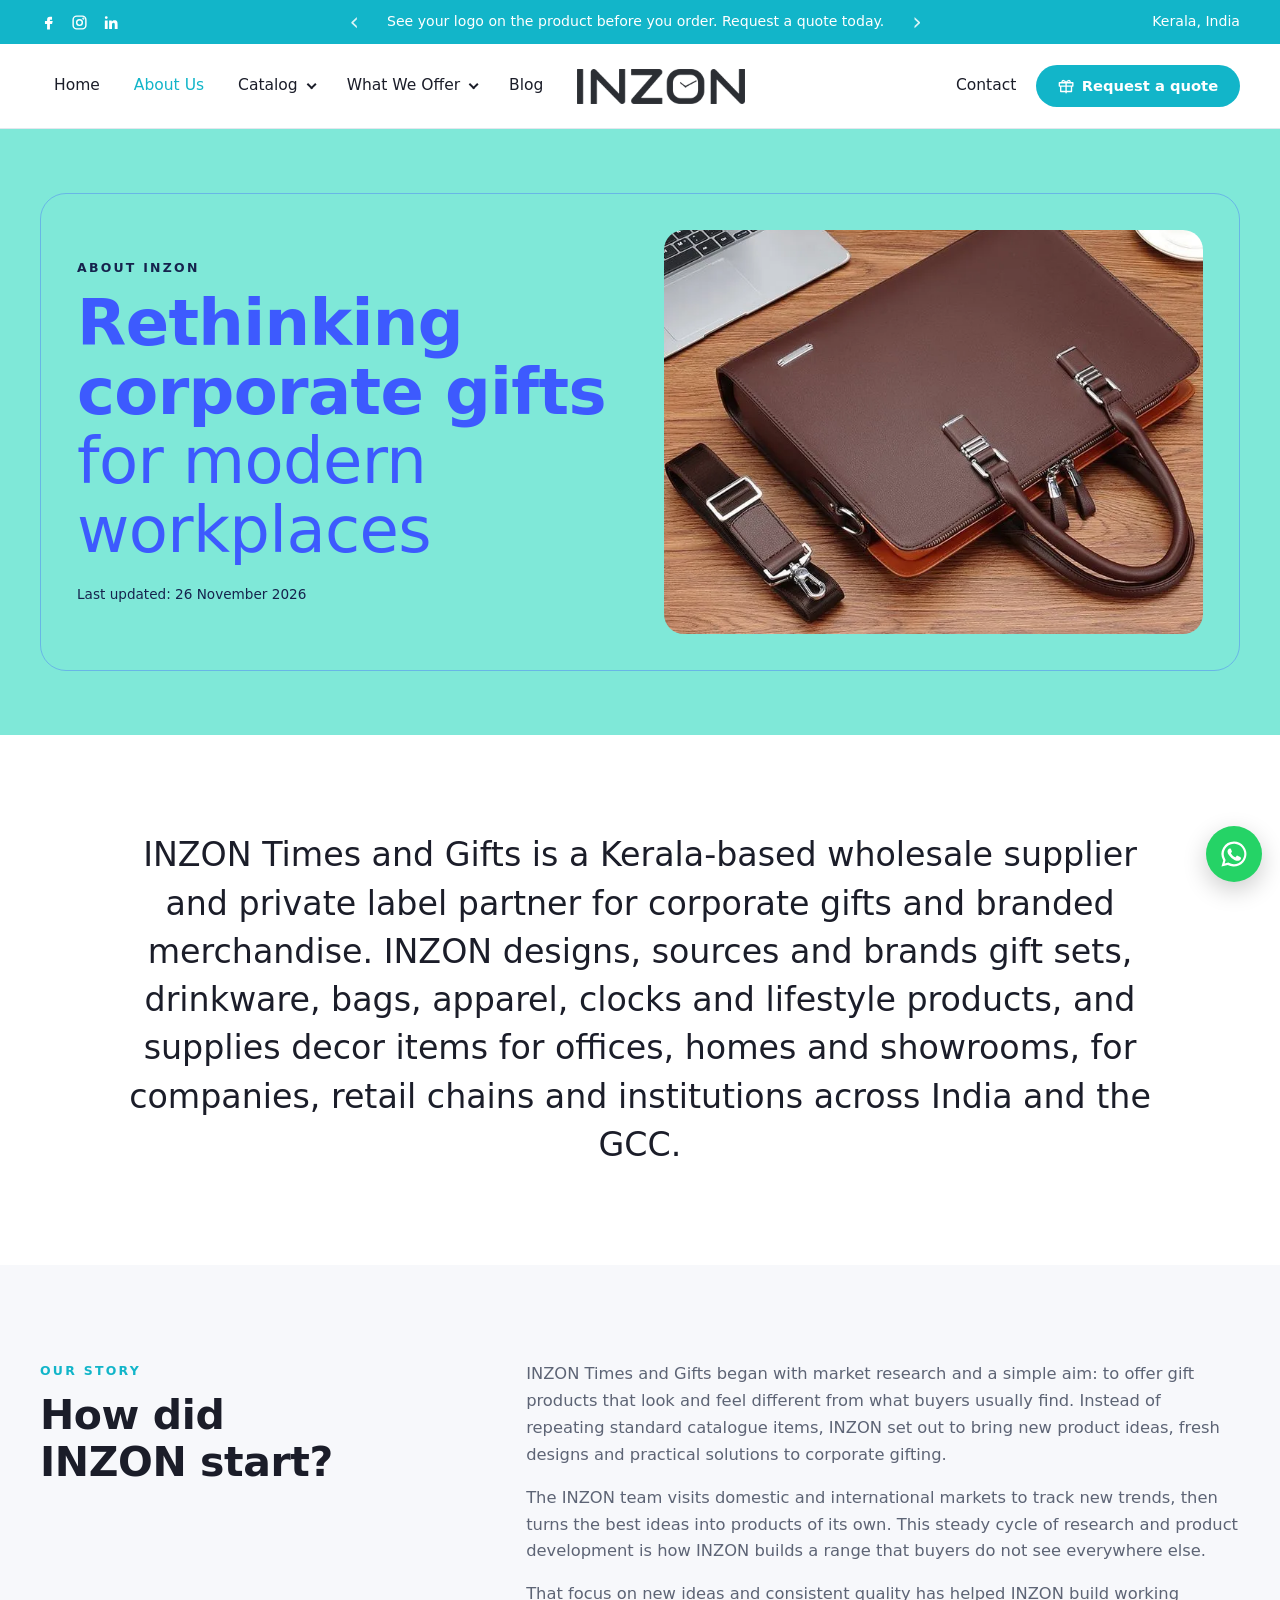
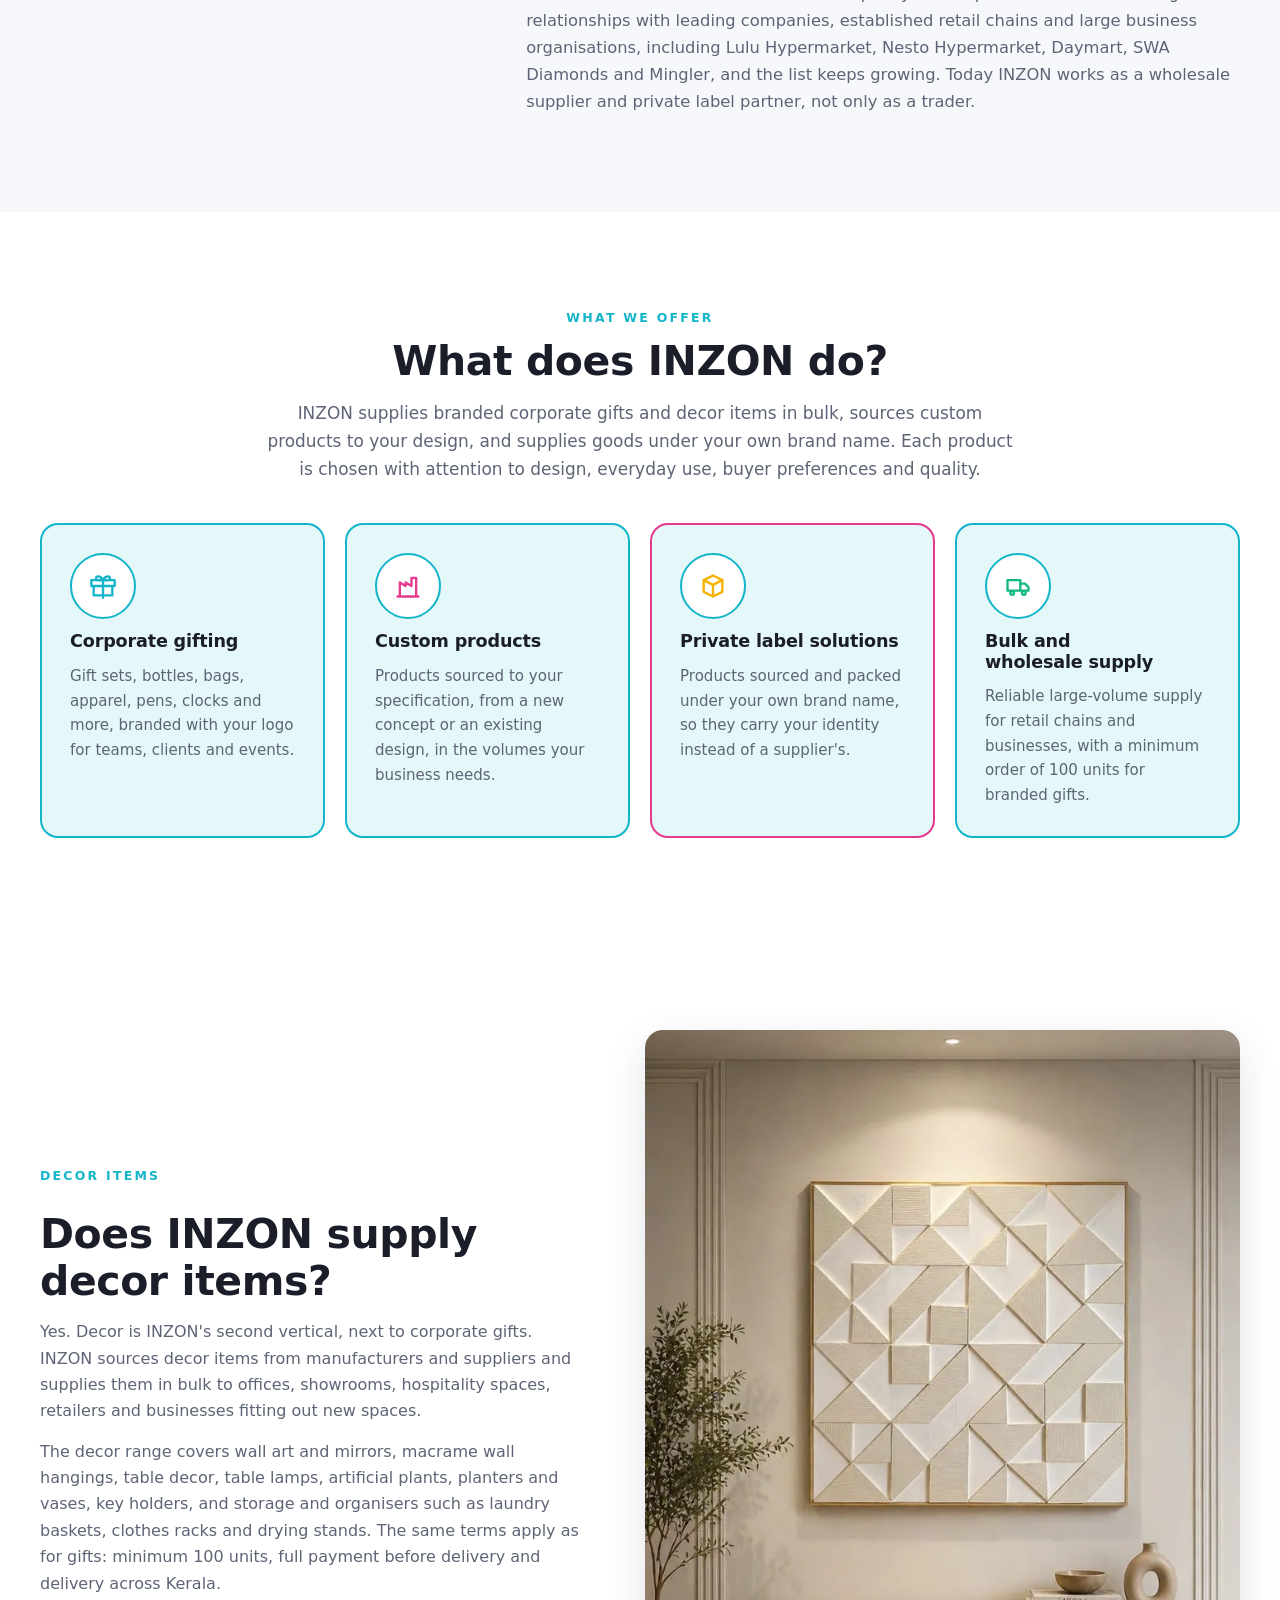
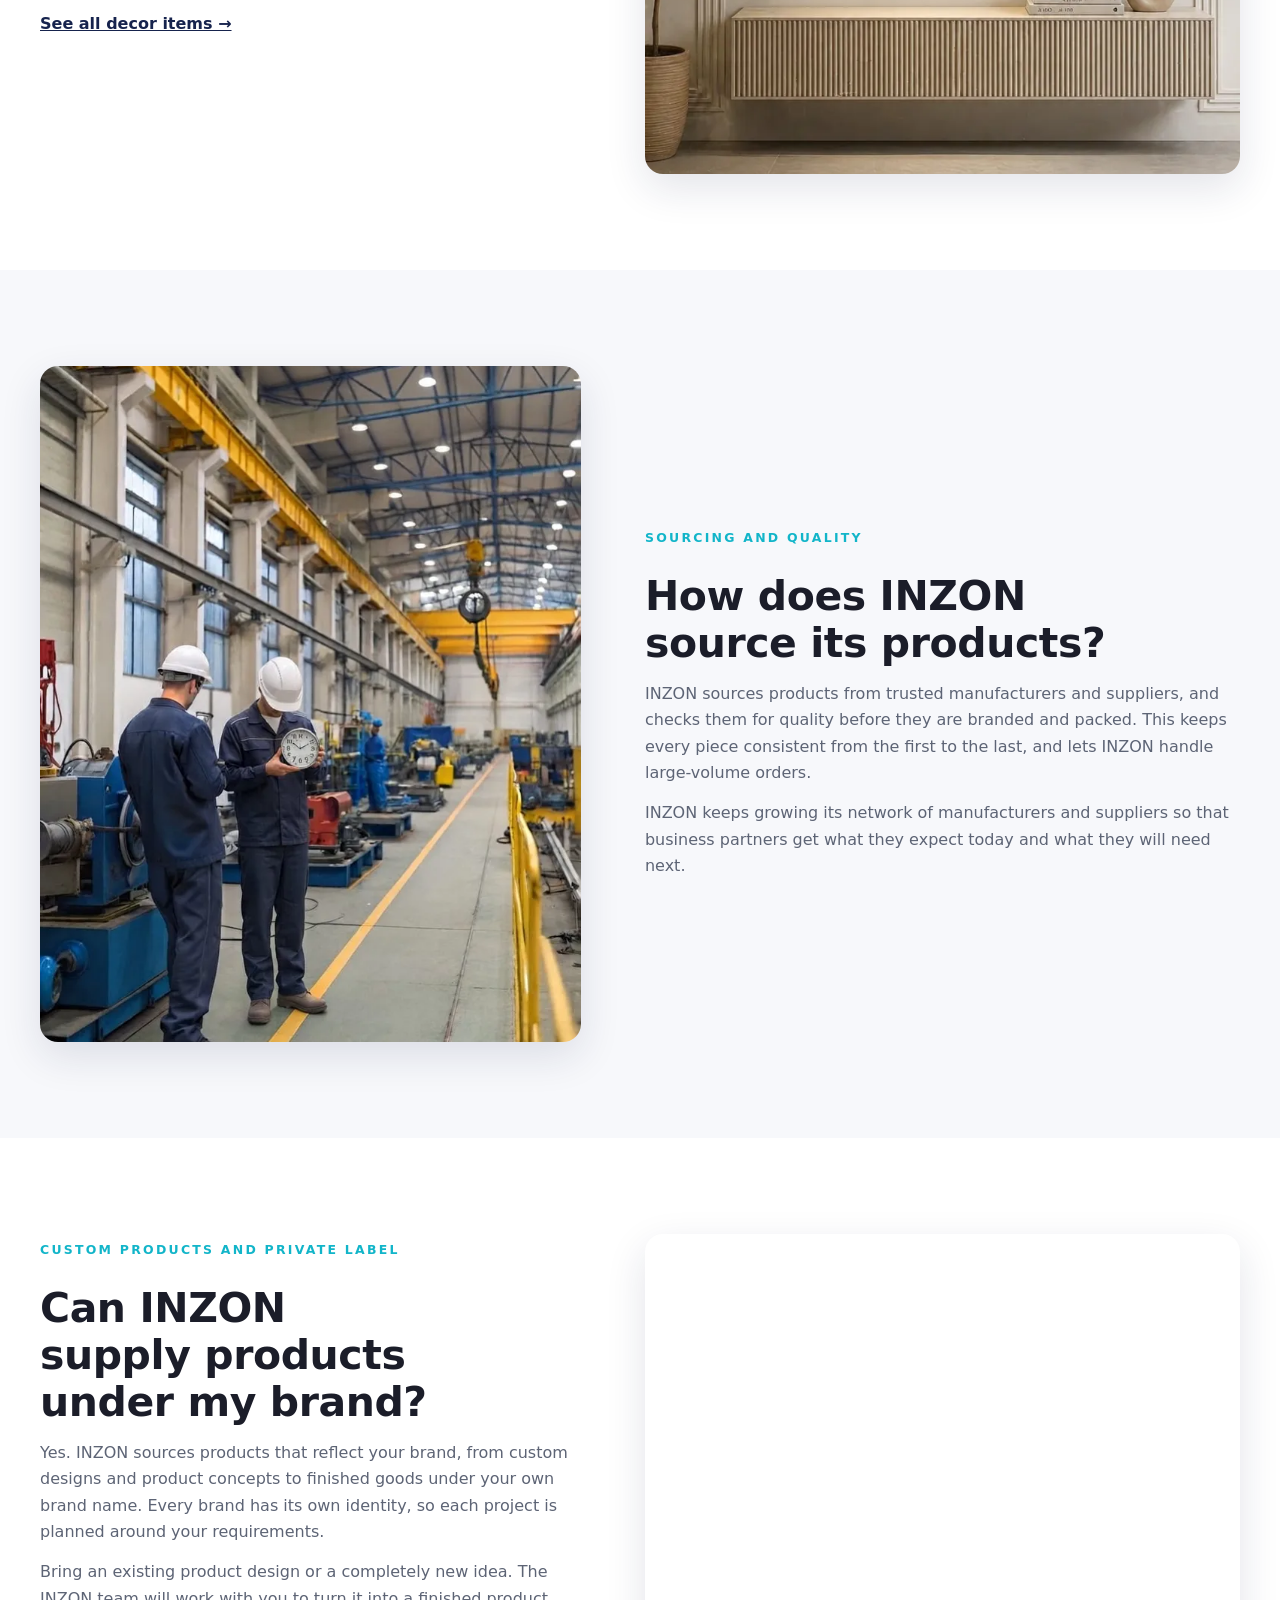
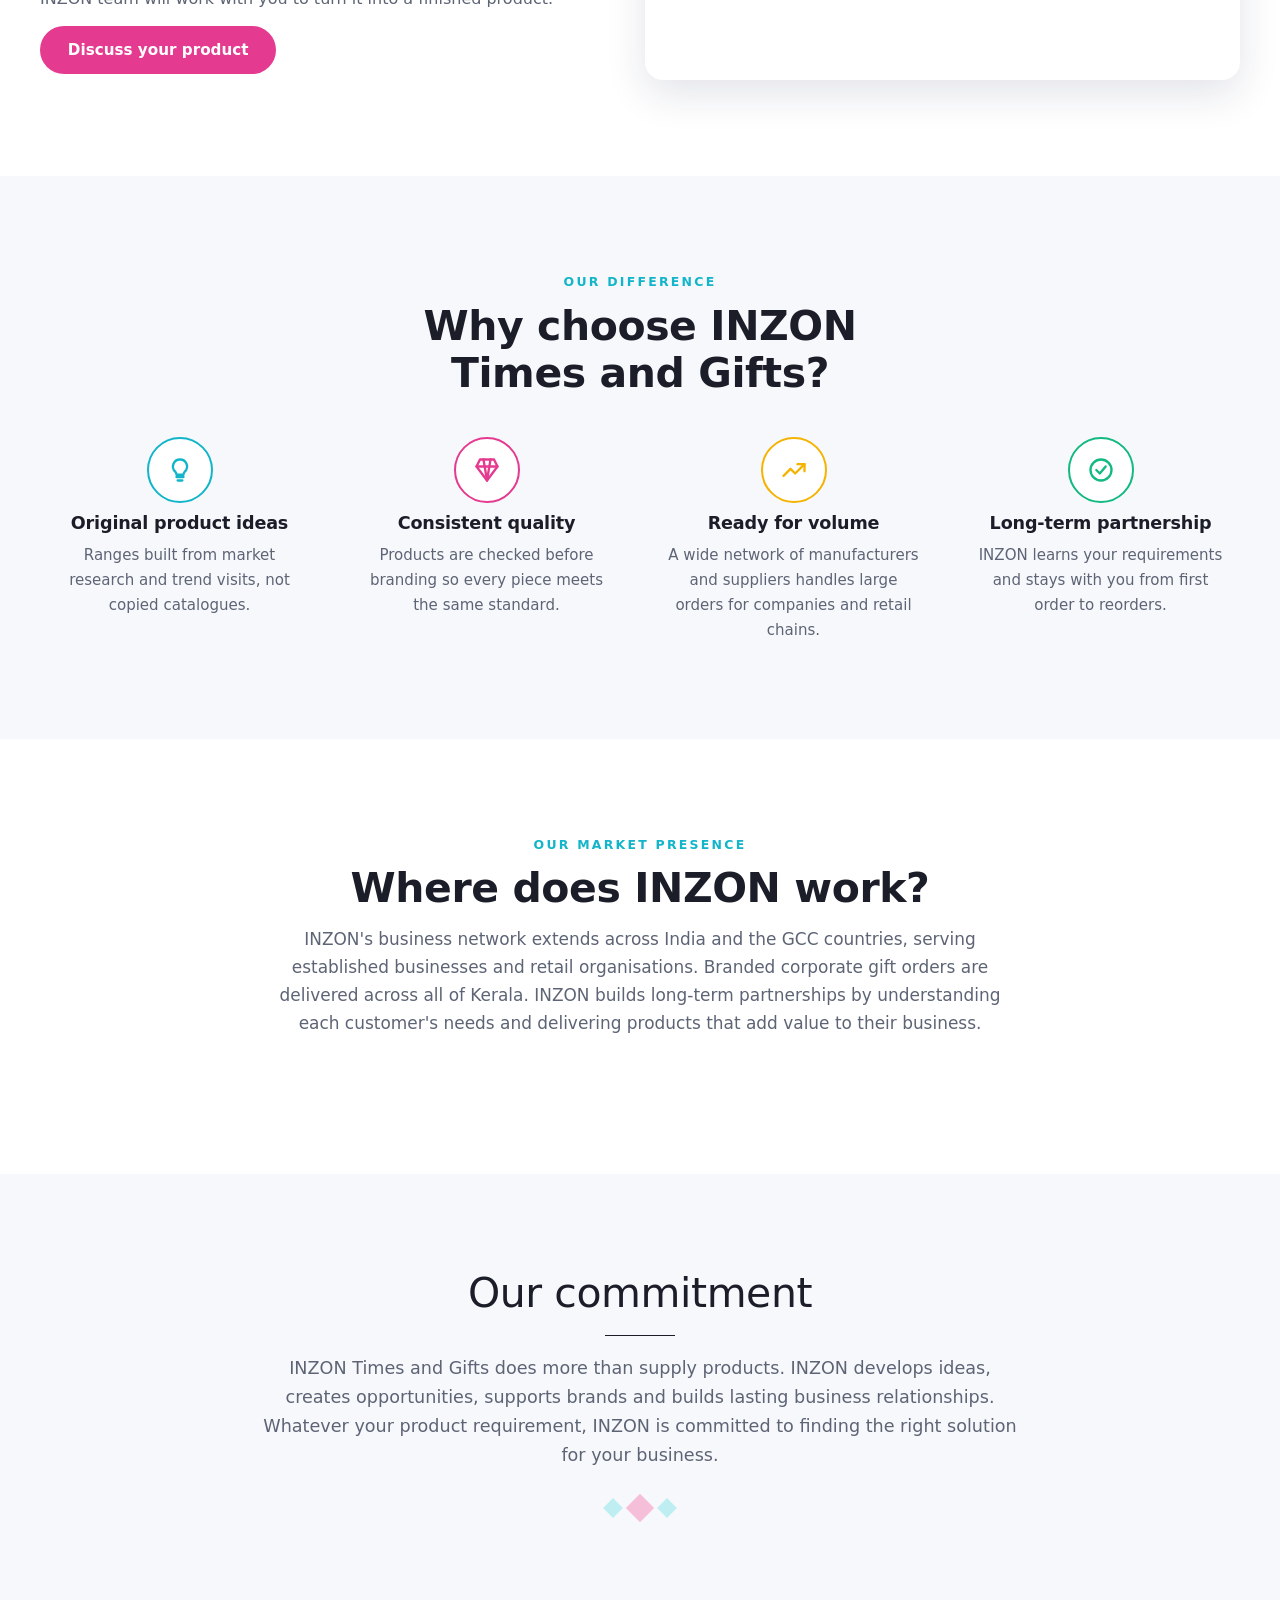
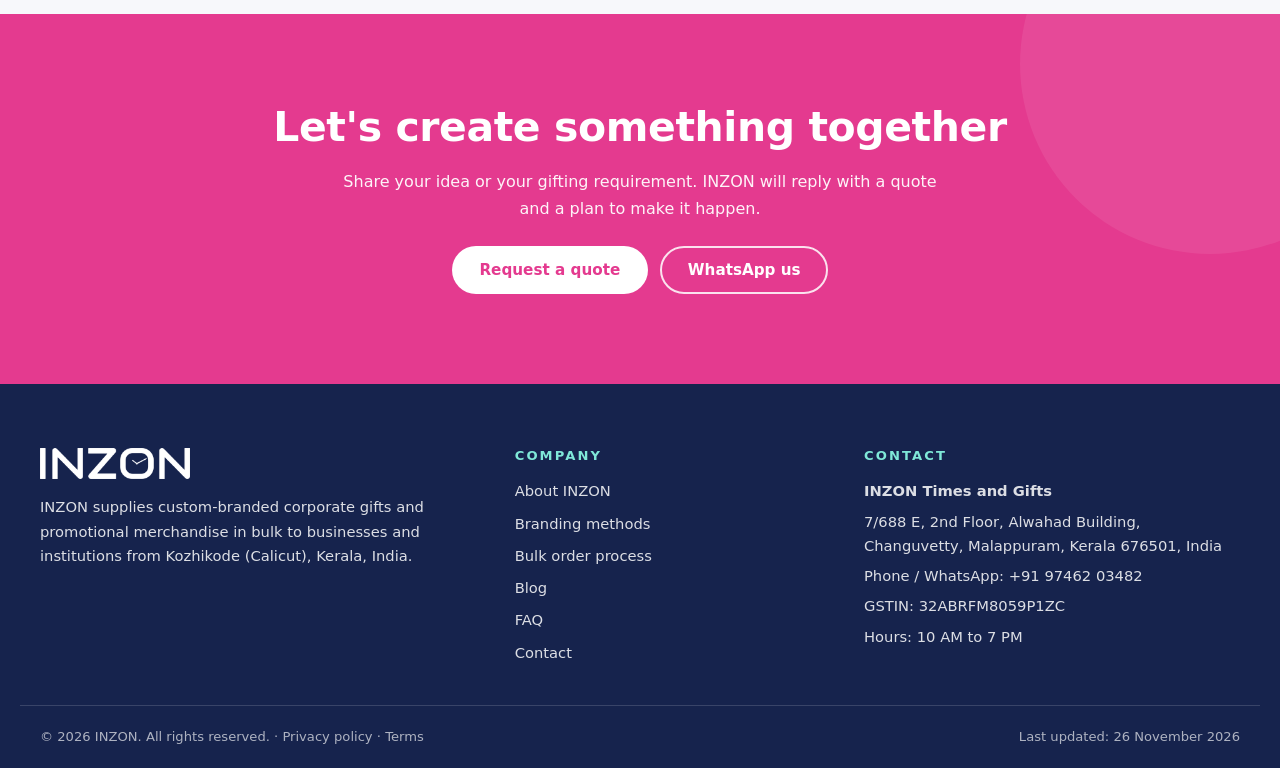
==== commit c6bca712: "Remove email placeholder from footers and business data Co-Authored-By: Claude Sonnet 5.5 <noreply@a" ====
--- a/about/index.html
+++ b/about/index.html
@@ -350,7 +350,6 @@
         <span>7/688 E, 2nd Floor, Alwahad Building, Changuvetty, Malappuram, Kerala 676501, India</span>
         <span>Phone / WhatsApp: <a href="tel:+919746203482">+91 97462 03482</a></span>
         <span>GSTIN: 32ABRFM8059P1ZC</span>
-        <span>Email: <span class="tbc">TO CONFIRM</span></span>
         <span>Hours: 10 AM to 7 PM</span>
       </address>
     </div>
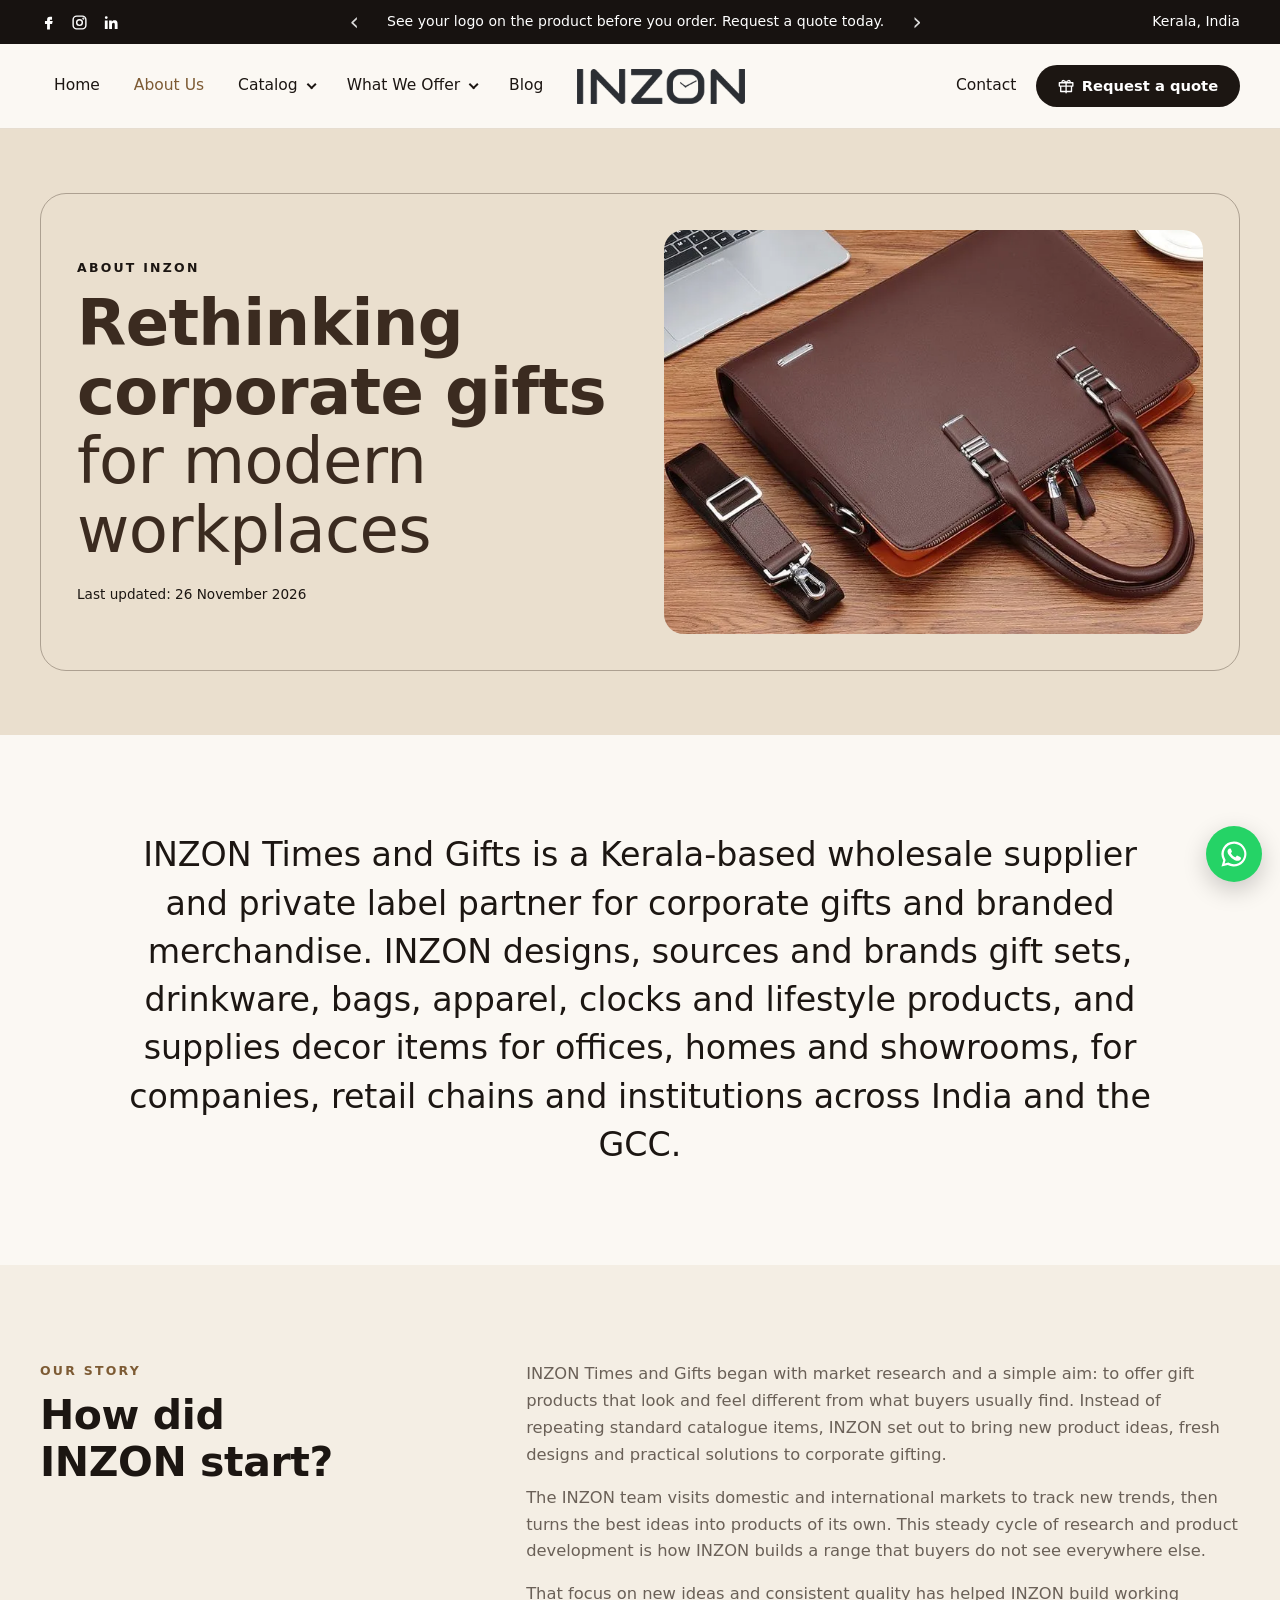
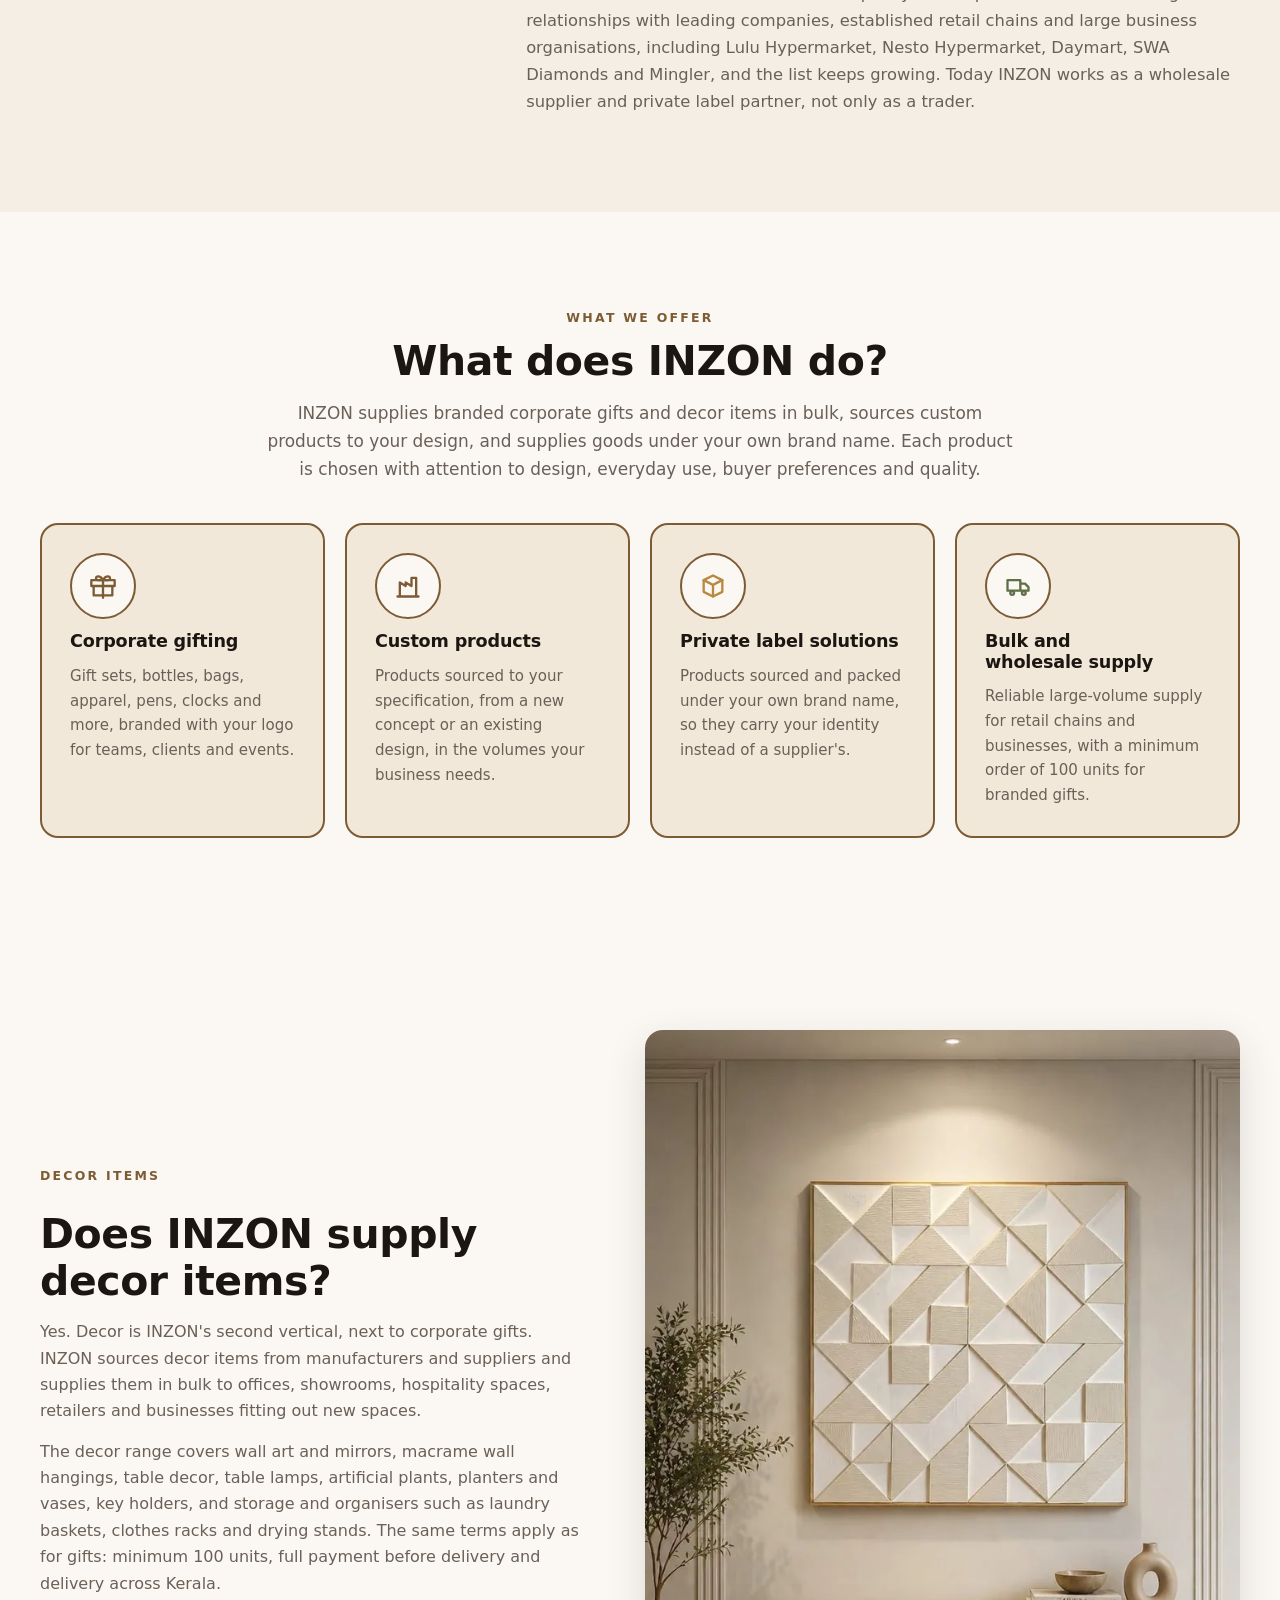
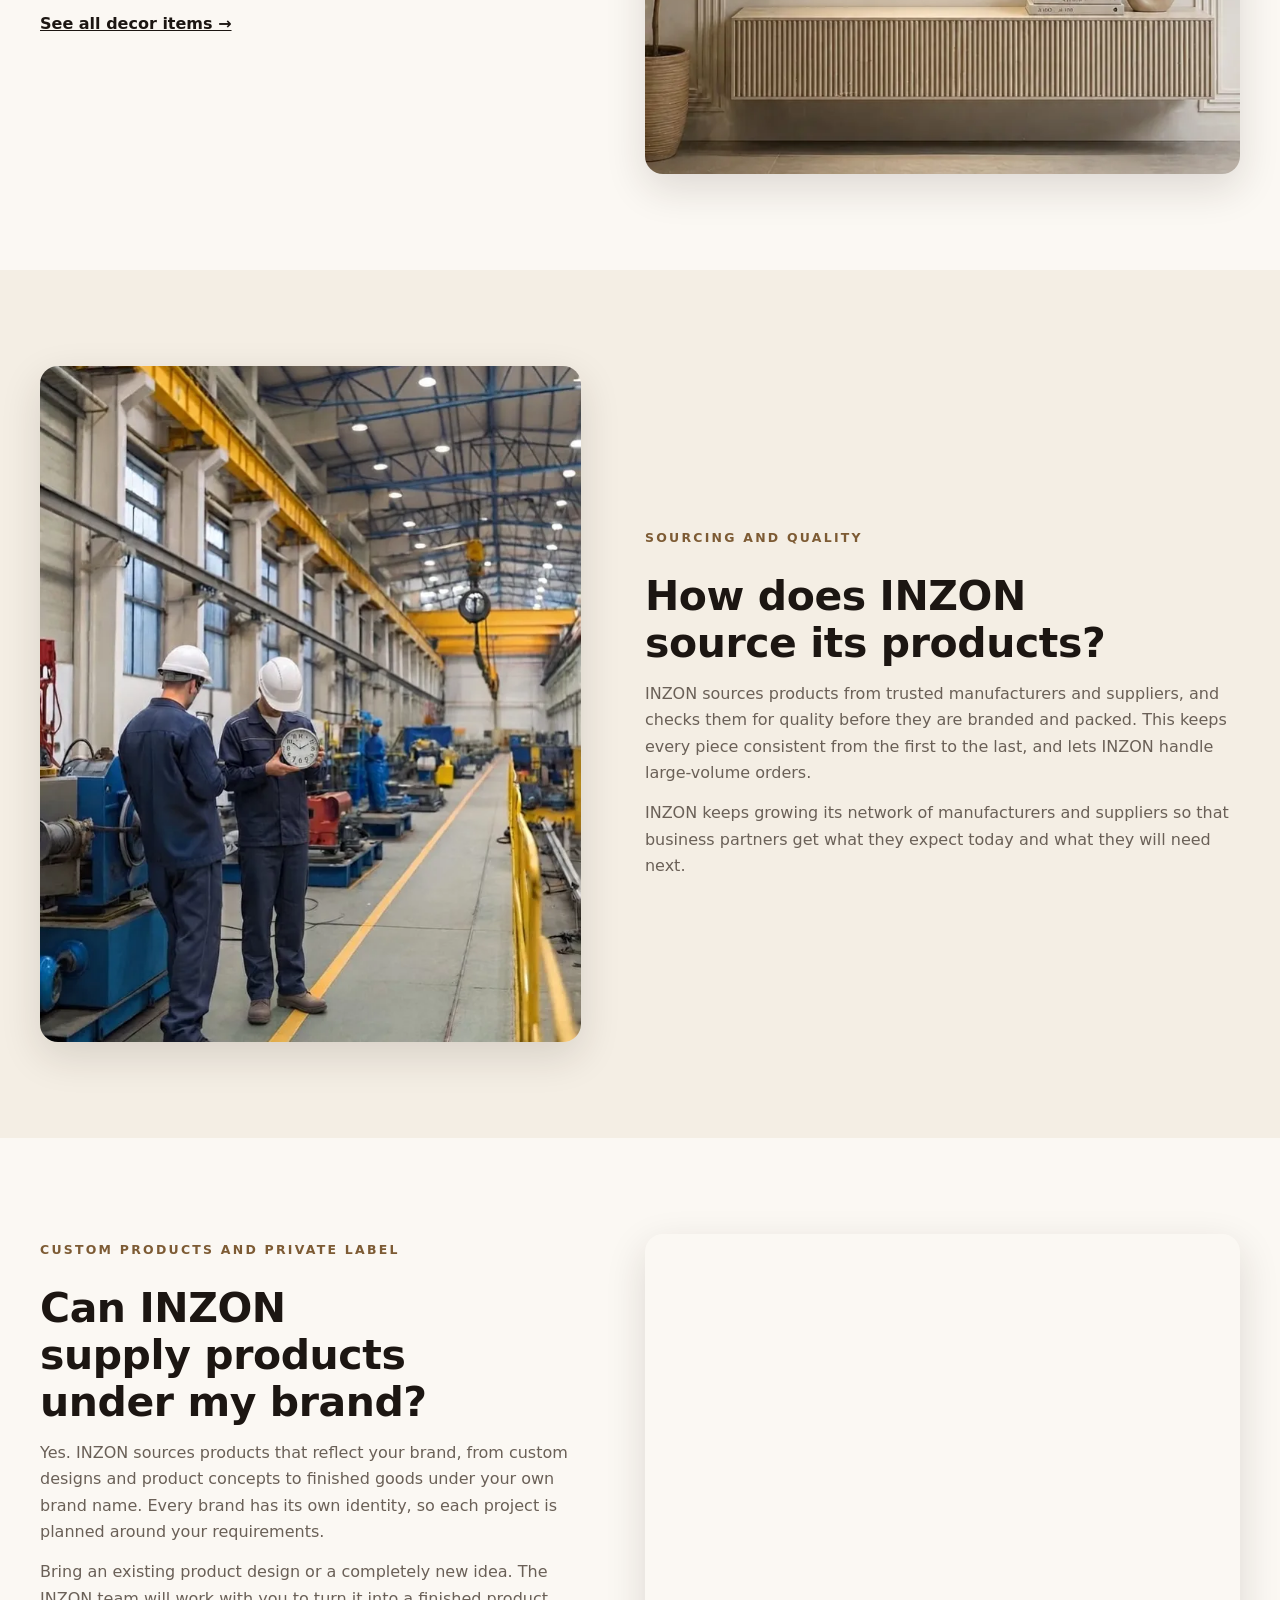
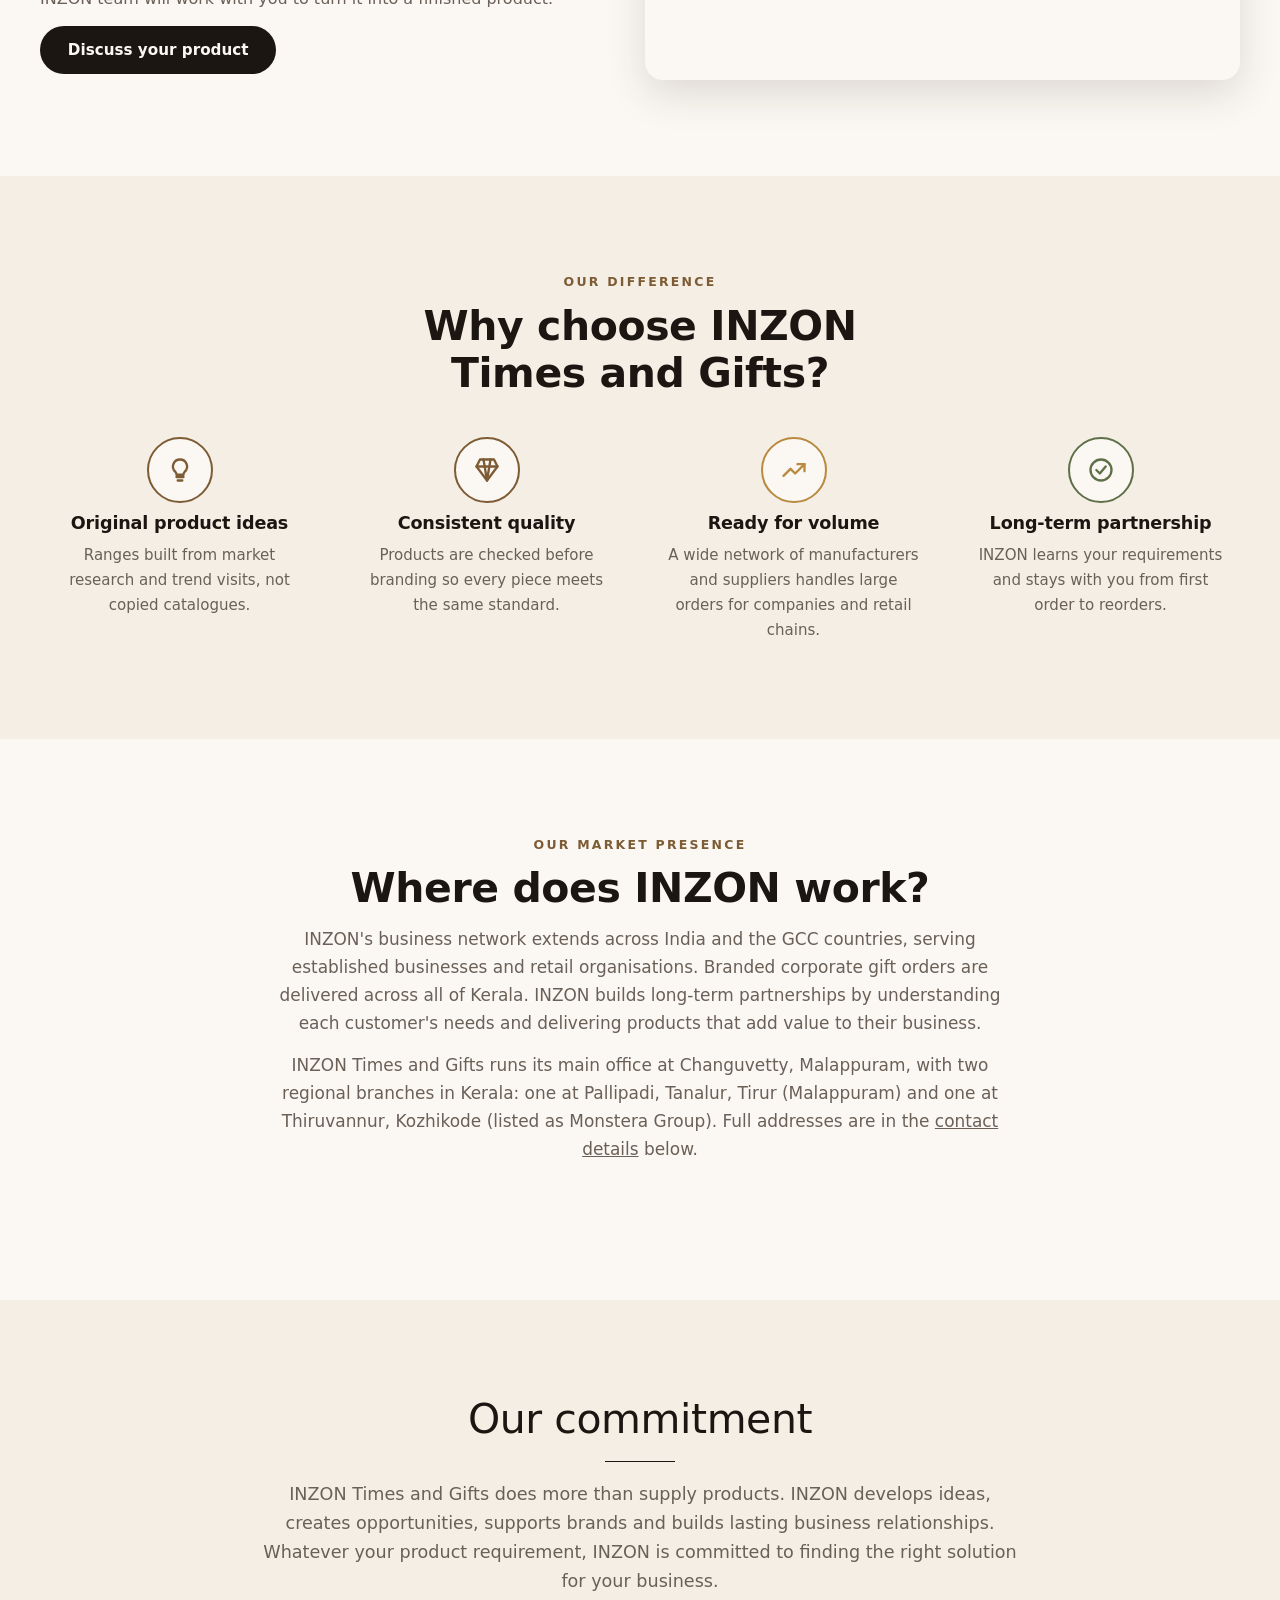
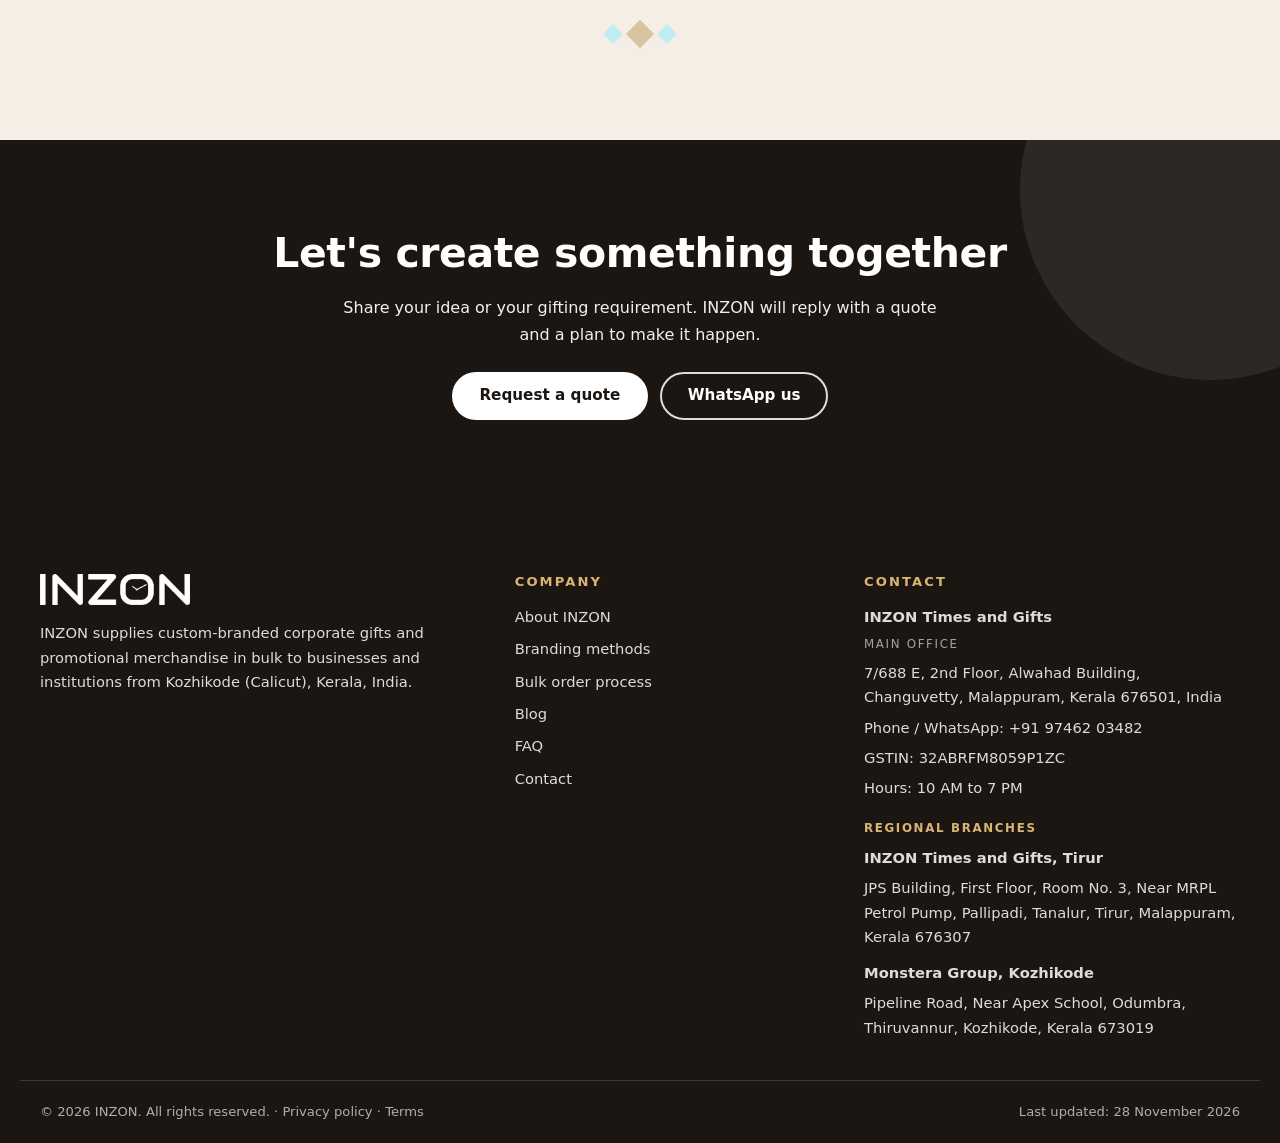
==== commit d5ad3cc1: "Add two regional branch addresses (Tirur, Kozhikode) to footer, About, JSON-LD and llms.txt Co-Autho" ====
--- a/about/index.html
+++ b/about/index.html
@@ -59,6 +59,38 @@
         "postalCode": "676501",
         "addressCountry": "IN"
       },
+      "department": [
+        {
+          "@type": "LocalBusiness",
+          "@id": "https://www.inzongifting.com/#branch-tirur",
+          "name": "INZON Times and Gifts (Tirur regional branch)",
+          "telephone": "+919746203482",
+          "address": {
+            "@type": "PostalAddress",
+            "streetAddress": "JPS Building, First Floor, Room No. 3, Near MRPL Petrol Pump, Pallipadi, Tanalur",
+            "addressLocality": "Tirur",
+            "addressRegion": "Kerala",
+            "postalCode": "676307",
+            "addressCountry": "IN"
+          },
+          "parentOrganization": { "@id": "https://www.inzongifting.com/#organization" }
+        },
+        {
+          "@type": "LocalBusiness",
+          "@id": "https://www.inzongifting.com/#branch-kozhikode",
+          "name": "Monstera Group (Kozhikode regional branch of INZON)",
+          "telephone": "+919746203482",
+          "address": {
+            "@type": "PostalAddress",
+            "streetAddress": "Pipeline Road, Near Apex School, Odumbra, Thiruvannur",
+            "addressLocality": "Kozhikode",
+            "addressRegion": "Kerala",
+            "postalCode": "673019",
+            "addressCountry": "IN"
+          },
+          "parentOrganization": { "@id": "https://www.inzongifting.com/#organization" }
+        }
+      ],
       "areaServed": [{ "@type": "Country", "name": "India" }, { "@type": "Place", "name": "GCC countries" }]
     },
     {
@@ -298,6 +330,7 @@
         <span class="eyebrow">Our market presence</span>
         <h2 id="market-title">Where does INZON work?</h2>
         <p class="lead">INZON's business network extends across India and the GCC countries, serving established businesses and retail organisations. Branded corporate gift orders are delivered across all of Kerala. INZON builds long-term partnerships by understanding each customer's needs and delivering products that add value to their business.</p>
+        <p class="lead">INZON Times and Gifts runs its main office at Changuvetty, Malappuram, with two regional branches in Kerala: one at Pallipadi, Tanalur, Tirur (Malappuram) and one at Thiruvannur, Kozhikode (listed as Monstera Group). Full addresses are in the <a href="#contact">contact details</a> below.</p>
       </div>
     </div>
   </section>
@@ -347,16 +380,26 @@
       <h2>Contact</h2>
       <address>
         <span><strong>INZON Times and Gifts</strong></span>
+        <span class="office-label">Main office</span>
         <span>7/688 E, 2nd Floor, Alwahad Building, Changuvetty, Malappuram, Kerala 676501, India</span>
         <span>Phone / WhatsApp: <a href="tel:+919746203482">+91 97462 03482</a></span>
         <span>GSTIN: 32ABRFM8059P1ZC</span>
         <span>Hours: 10 AM to 7 PM</span>
       </address>
+      <h3 class="branch-title">Regional branches</h3>
+      <address class="branch">
+        <span><strong>INZON Times and Gifts, Tirur</strong></span>
+        <span>JPS Building, First Floor, Room No. 3, Near MRPL Petrol Pump, Pallipadi, Tanalur, Tirur, Malappuram, Kerala 676307</span>
+      </address>
+      <address class="branch">
+        <span><strong>Monstera Group, Kozhikode</strong></span>
+        <span>Pipeline Road, Near Apex School, Odumbra, Thiruvannur, Kozhikode, Kerala 673019</span>
+      </address>
     </div>
   </div>
   <div class="wrap footer-bottom">
     <span>&copy; 2026 INZON. All rights reserved. &middot; <a href="/privacy-policy/">Privacy policy</a> &middot; <a href="/terms/">Terms</a></span>
-    <span>Last updated: <time datetime="2026-11-26">26 November 2026</time></span>
+    <span>Last updated: <time datetime="2026-11-28">28 November 2026</time></span>
   </div>
 </footer>
 
--- a/assets/css/styles.css
+++ b/assets/css/styles.css
@@ -4,29 +4,29 @@
    Changelog: 2026-11-26 v0.1 first build (home page design system). */
 
 :root {
-  --teal: #12b5c9;
-  --teal-dark: #0b8fa0;
-  --teal-soft: #e4f7f9;
-  --mint: #7fe8d8;
-  --pink: #e43a8f;
-  --pink-dark: #c72a77;
-  --pink-soft: #fde8f2;
-  --navy: #16234d;
-  --blue: #3d5afe;
-  --sky: #9fd0ee;
-  --ink: #1b1d29;
-  --muted: #5d6475;
-  --line: #e3e7ee;
-  --paper: #ffffff;
-  --paper-alt: #f7f8fb;
-  --amber: #f5b301;
-  --green: #12b981;
+  --teal: #7d5b34;
+  --teal-dark: #5f4325;
+  --teal-soft: #f1e8da;
+  --mint: #eadfce;
+  --pink: #1c1612;
+  --pink-dark: #4a3527;
+  --pink-soft: #f1e8da;
+  --navy: #1c1612;
+  --blue: #3b2b20;
+  --sky: #d5c6b5;
+  --ink: #1c1612;
+  --muted: #6a6057;
+  --line: #e6ddd0;
+  --paper: #fbf8f3;
+  --paper-alt: #f4eee4;
+  --amber: #b8893f;
+  --green: #5f7048;
 
   --font: "Poppins", "Segoe UI", system-ui, -apple-system, Arial, sans-serif;
   --radius: 18px;
   --radius-sm: 12px;
   --wrap: 1240px;
-  --shadow: 0 14px 40px rgba(22, 35, 77, .12);
+  --shadow: 0 14px 40px rgba(40, 28, 18, .14);
   color-scheme: light;
 }
 
@@ -172,7 +172,7 @@
 .hero .wrap { display: grid; grid-template-columns: 1.05fr 1fr; gap: 48px; align-items: center; padding-block: clamp(48px, 7vw, 88px); }
 .hero h1 { color: var(--navy); }
 .hero h1 em { font-style: normal; color: var(--pink); }
-.hero-answer { font-size: 1.08rem; color: #263257; margin-top: 18px; max-width: 560px; }
+.hero-answer { font-size: 1.08rem; color: #3d342c; margin-top: 18px; max-width: 560px; }
 .hero-ctas { display: flex; flex-wrap: wrap; gap: 12px; margin-top: 28px; }
 .hero-facts { display: flex; flex-wrap: wrap; gap: 8px 10px; margin-top: 26px; padding: 0; list-style: none; font-size: .86rem; }
 .hero-facts li { background: rgba(255,255,255,.75); border-radius: 999px; padding: 6px 14px; color: var(--navy); font-weight: 500; }
@@ -196,7 +196,7 @@
 .cat-card:hover, .cat-card:focus-within { border-color: var(--pink); transform: translateY(-4px); }
 .cat-card img { position: absolute; inset: 0; width: 100%; height: 100%; object-fit: cover; transition: transform .4s ease; }
 .cat-card:hover img { transform: scale(1.05); }
-.cat-card::after { content: ""; position: absolute; inset: 0; background: linear-gradient(180deg, rgba(10,16,40,0) 18%, rgba(10,16,40,.72) 48%, rgba(10,16,40,.96) 100%); }
+.cat-card::after { content: ""; position: absolute; inset: 0; background: linear-gradient(180deg, rgba(20,14,10,0) 18%, rgba(20,14,10,.72) 48%, rgba(20,14,10,.96) 100%); }
 .cat-body { position: relative; z-index: 1; padding: 20px 18px 20px; color: #fff; display: grid; gap: 8px; }
 .cat-body h3 { font-size: 1.28rem; }
 .cat-body h3 a { text-decoration: none; }
@@ -209,16 +209,16 @@
 /* Phones: categories as photo tiles, two full-width then two half-width, each with a name and a short line */
 .cat-short { display: none; }
 @media (max-width: 760px) {
-  .cat-grid { grid-template-columns: repeat(2, minmax(0, 1fr)); gap: 12px; }
+  .cat-grid { grid-template-columns: repeat(2, minmax(0, 1fr)); gap: 12px; grid-auto-flow: dense; }
   .cat-card { min-height: 0; aspect-ratio: 1 / 1.25; border-radius: 6px; border: 0; }
   .cat-card.big-m { grid-column: 1 / -1; aspect-ratio: 4 / 3.4; }
   .cat-card:hover, .cat-card:focus-within { transform: none; }
-  .cat-card::after { background: linear-gradient(180deg, rgba(10,16,40,0) 45%, rgba(10,16,40,.55) 78%, rgba(10,16,40,.8) 100%); }
+  .cat-card::after { background: linear-gradient(180deg, rgba(20,14,10,0) 45%, rgba(20,14,10,.55) 78%, rgba(20,14,10,.8) 100%); }
   .cat-body { padding: 0 16px 16px; gap: 4px; }
   .cat-body h3 { font-size: 1.7rem; line-height: 1.1; }
   .cat-card:not(.big-m) .cat-body h3 { font-size: 1.08rem; }
   .cat-card:not(.big-m) .cat-body { padding: 0 12px 12px; }
-  .cat-card:not(.big-m)::after { background: linear-gradient(180deg, rgba(10,16,40,0) 30%, rgba(10,16,40,.7) 62%, rgba(10,16,40,.9) 100%); }
+  .cat-card:not(.big-m)::after { background: linear-gradient(180deg, rgba(20,14,10,0) 30%, rgba(20,14,10,.7) 62%, rgba(20,14,10,.9) 100%); }
   .cat-body p:not(.cat-short), .cat-cta { display: none; }
   .cat-short { display: block; font-size: .9rem !important; line-height: 1.4; color: rgba(255,255,255,.92); }
   .cat-card:not(.big-m) .cat-short { font-size: .8rem !important; }
@@ -381,11 +381,12 @@
 .field { display: grid; gap: 6px; min-width: 0; }
 .field label { font-size: .84rem; font-weight: 600; color: var(--navy); }
 .field input, .field select, .field textarea { font: inherit; font-size: .95rem; color: var(--ink); background: var(--paper); border: 1.5px solid var(--line); border-radius: 10px; padding: .7em .9em; width: 100%; min-width: 0; }
-.field input:focus, .field select:focus, .field textarea:focus { outline: none; border-color: var(--teal); box-shadow: 0 0 0 3px rgba(18,181,201,.2); }
+.field input:focus, .field select:focus, .field textarea:focus { outline: none; border-color: var(--teal); box-shadow: 0 0 0 3px rgba(125,91,52,.25); }
 .check { display: flex; gap: 10px; align-items: center; font-size: .92rem; color: var(--ink); }
 .check input { width: 18px; height: 18px; accent-color: var(--pink); }
 .form-error { color: #b3261e; background: #fdecea; border-radius: 10px; padding: 10px 14px; font-size: .9rem; margin: 0; }
 .form-note { font-size: .8rem; color: var(--muted); text-align: center; margin: 0; }
+.quote-form .form-note { color: var(--muted); }
 .quote-form .btn { width: 100%; }
 @media (max-width: 900px) { .quote-band .wrap.quote-grid { grid-template-columns: 1fr; } }
 @media (max-width: 520px) { .quote-form { grid-template-columns: 1fr; } }
@@ -399,7 +400,7 @@
 
 /* ===== About page ===== */
 .about-hero-wrap { background: var(--mint); padding-block: clamp(32px, 5vw, 64px); }
-.about-hero { border: 1px solid rgba(61,90,254,.35); border-radius: 26px; padding: clamp(24px, 3vw, 36px); display: grid; grid-template-columns: 1fr 1fr; gap: clamp(20px, 4vw, 48px); align-items: center; }
+.about-hero { border: 1px solid rgba(59,43,32,.35); border-radius: 26px; padding: clamp(24px, 3vw, 36px); display: grid; grid-template-columns: 1fr 1fr; gap: clamp(20px, 4vw, 48px); align-items: center; }
 .about-hero h1 { color: var(--blue); font-weight: 600; font-size: clamp(2.2rem, 5vw, 4rem); line-height: 1.08; }
 .about-hero h1 span { display: block; font-weight: 400; }
 .about-updated { margin-top: 18px; font-size: .85rem; color: var(--navy); }
@@ -432,7 +433,7 @@
 .mission p { max-width: 760px; color: var(--muted); font-size: 1.1rem; }
 .diamonds { display: flex; gap: 10px; align-items: center; margin-top: 10px; }
 .diamonds i { display: block; width: 14px; height: 14px; transform: rotate(45deg); background: #bfeef2; }
-.diamonds i:nth-child(2) { width: 20px; height: 20px; background: #f6bfd9; }
+.diamonds i:nth-child(2) { width: 20px; height: 20px; background: #d9c3a3; }
 @media (max-width: 1000px) { .offer-cards, .why-row { grid-template-columns: repeat(2, minmax(0, 1fr)); } }
 @media (max-width: 760px) {
   .about-hero, .story, .mfg { grid-template-columns: 1fr; }
@@ -441,7 +442,7 @@
 @media (max-width: 480px) { .offer-cards, .why-row { grid-template-columns: 1fr; } }
 
 /* Process band: white panel on the left, flat-lay photo on the right (reference layout) */
-.process-band { display: grid; grid-template-columns: 54% 1fr; padding-left: clamp(0px, 1.8vw, 26px); background: #e9587f url("../img/stationery-flat-lay-pink.webp") left center / cover no-repeat; }
+.process-band { display: grid; grid-template-columns: 54% 1fr; padding-left: clamp(0px, 1.8vw, 26px); background: #3a2d24 url("../img/stationery-flat-lay-warm.webp") left center / cover no-repeat; }
 .process-card { background: var(--paper); padding: clamp(28px, 3vw, 40px) clamp(24px, 3vw, 44px); }
 .process-card h2 { text-align: center; font-family: Arial, Helvetica, sans-serif; font-size: clamp(1.9rem, 3.4vw, 3rem); font-weight: 700; line-height: 1.12; letter-spacing: -.01em; margin-bottom: 26px; }
 .process-card .steps li { padding: 22px 18px 24px; gap: 8px; }
@@ -451,7 +452,7 @@
 .process-card .steps p { font-size: .8rem; color: #9a9aa3; line-height: 1.6; max-width: 200px; }
 .process-card .process-cta { margin-top: 22px; }
 .process-card .process-cta .btn { padding-inline: 42px; }
-.process-photo { background: url("../img/stationery-flat-lay-pink.webp") center / cover no-repeat; min-height: 100%; }
+.process-photo { background: url("../img/stationery-flat-lay-warm.webp") center / cover no-repeat; min-height: 100%; }
 @media (max-width: 860px) {
   .process-band { grid-template-columns: 1fr; padding-left: 0; background: var(--paper); }
   .process-photo { min-height: 380px; }
@@ -517,22 +518,22 @@
 /* Contact link target in footer */
 .footer-contact { scroll-margin: 120px; border-radius: 10px; }
 .footer-contact.flash { animation: contactFlash 1.6s ease 0.4s; }
-@keyframes contactFlash { 0%,100% { box-shadow: 0 0 0 0 rgba(233,88,127,0); } 30% { box-shadow: 0 0 0 10px rgba(233,88,127,.35); } }
+@keyframes contactFlash { 0%,100% { box-shadow: 0 0 0 0 rgba(233,88,127,0); } 30% { box-shadow: 0 0 0 10px rgba(125,91,52,.35); } }
 .quote-side .quote-direct { text-align: center; margin: 18px 0 0; }
 
 /* Hero v2: big product mockup left, headline + tiles right */
 .hero-v2 .wrap { grid-template-columns: 1.05fr 1fr; gap: clamp(24px,4vw,56px); padding-block: clamp(28px,4vw,48px) clamp(36px,5vw,64px); }
 .hero-visual { order: 2; }
 .hero-visual img { width: 100%; height: auto; max-width: 560px; margin-inline: auto; display: block; }
-.hero-v2 h1 { font-size: clamp(2.2rem, 4.4vw, 3.7rem); font-weight: 800; line-height: 1.08; color: #10142a; letter-spacing: -.02em; }
+.hero-v2 h1 { font-size: clamp(2.2rem, 4.4vw, 3.7rem); font-weight: 800; line-height: 1.08; color: #16110d; letter-spacing: -.02em; }
 .hero-tiles { list-style: none; padding: 0; margin: 64px 0 0; display: grid; grid-template-columns: 1fr 1fr; gap: 18px; max-width: 470px; }
-.hero-tiles li { position: relative; border-radius: 6px; padding: 52px 18px 26px; text-align: center; color: #fff; font-weight: 600; font-size: .98rem; line-height: 1.45; box-shadow: 0 10px 24px rgba(22,35,77,.18); }
+.hero-tiles li { position: relative; border-radius: 6px; padding: 52px 18px 26px; text-align: center; color: #fff; font-weight: 600; font-size: .98rem; line-height: 1.45; box-shadow: 0 10px 24px rgba(40,28,18,.18); }
 .hero-tiles .tile-navy { background: var(--navy); }
-.hero-tiles .tile-teal { background: #3a4566; }
-.tile-icon { position: absolute; top: -38px; left: 50%; transform: translateX(-50%); width: 76px; height: 76px; border-radius: 50%; background: #fff; display: grid; place-items: center; box-shadow: 0 6px 16px rgba(22,35,77,.18); }
+.hero-tiles .tile-teal { background: #3a2d24; }
+.tile-icon { position: absolute; top: -38px; left: 50%; transform: translateX(-50%); width: 76px; height: 76px; border-radius: 50%; background: #fff; display: grid; place-items: center; box-shadow: 0 6px 16px rgba(40,28,18,.18); }
 .tile-icon svg { width: 38px; height: 38px; fill: none; stroke: var(--pink); stroke-width: 1.8; stroke-linecap: round; stroke-linejoin: round; }
 .hero-v2 .hero-answer { font-size: .98rem; margin-top: 26px; max-width: 520px; }
-.hero-tagline { margin-top: 14px; font-style: italic; font-size: 1.2rem; color: #263257; }
+.hero-tagline { margin-top: 14px; font-style: italic; font-size: 1.2rem; color: #3d342c; }
 .hero-tagline a { color: var(--pink); font-weight: 600; text-decoration: none; }
 @media (max-width: 900px) { .hero-v2 .wrap { grid-template-columns: 1fr; } .hero-visual { order: 2; } .hero-visual img { max-width: 380px; } .hero-tiles { margin-top: 56px; } }
 @media (max-width: 420px) { .hero-tiles { gap: 12px; } .hero-tiles li { font-size: .88rem; padding: 46px 10px 20px; } }
@@ -540,7 +541,7 @@
 /* Blog (index and articles) - added 2026-11-27 */
 .blog-hero { background: var(--mint); padding-block: clamp(36px, 5vw, 64px); }
 .blog-hero h1 { color: var(--navy); font-size: clamp(2rem, 4.4vw, 3.2rem); line-height: 1.12; max-width: 900px; }
-.blog-hero .lead { max-width: 760px; color: #263257; }
+.blog-hero .lead { max-width: 760px; color: #3d342c; }
 .crumbs { font-size: .86rem; color: var(--navy); margin-bottom: 18px; }
 .crumbs ol { list-style: none; margin: 0; padding: 0; display: flex; flex-wrap: wrap; gap: 6px; }
 .crumbs li + li::before { content: "/"; margin-right: 6px; opacity: .5; }
@@ -567,7 +568,7 @@
 .article > * + * { margin-top: 18px; }
 .article h2 { font-size: clamp(1.45rem, 2.4vw, 1.9rem); color: var(--navy); margin-top: 48px; scroll-margin-top: 110px; }
 .article h3 { font-size: 1.12rem; color: var(--navy); margin-top: 28px; }
-.article p, .article li { color: #2b3044; }
+.article p, .article li { color: #2d241d; }
 .article ul, .article ol { padding-left: 1.3em; }
 .article li + li { margin-top: 8px; }
 .article strong { color: var(--ink); }
@@ -595,46 +596,42 @@
 /* What We Offer menu targets */
 #categories, #what-we-offer, #private-label { scroll-margin-top: 80px; }
 #bulk-supply { scroll-margin-top: 120px; }
-#bulk-supply:target { border-color: var(--pink); box-shadow: 0 0 0 3px rgba(233,88,127,.35); }
-.catalog-filter .filter-group-label { flex-basis: 100%; font-size: .78rem; font-weight: 600; letter-spacing: .08em; text-transform: uppercase; color: var(--pink, #d6336c); margin-top: 6px; }
-
-/* Mobile hero: full-bleed product photo with the headline and buttons laid over its lower part (phones only) */
-.hero-m-photo { display: none; }
+#bulk-supply:target { border-color: var(--pink); box-shadow: 0 0 0 3px rgba(125,91,52,.35); }
+.catalog-filter .filter-group-label { flex-basis: 100%; font-size: .78rem; font-weight: 600; letter-spacing: .08em; text-transform: uppercase; color: var(--teal); margin-top: 6px; }
+
+/* Hero: the photo's own wall is extended to fill the whole hero, so the headline and description sit directly on the wall.
+   Phones and tablets: text on the wall above the products. Desktop (1001px+): text on the wall at the left, products at the right. */
+.hero { position: relative; overflow: hidden; background: linear-gradient(90deg, #c4b8a9, #b9a994); }
+.hero-bg { position: absolute; inset: 0; z-index: 0; display: block; }
+.hero-bg img { position: absolute; left: 0; bottom: 0; width: 100%; height: auto; display: block; }
+.hero .wrap { position: relative; z-index: 1; display: block; padding-top: clamp(26px, 5vw, 48px); padding-bottom: 55vw; }
+.hero-mosaic { display: none; }
+.hero-text { display: flex; flex-direction: column; align-items: center; text-align: center; }
+.hero-text .eyebrow { margin-bottom: 14px; }
+.hero-text h1 { max-width: 13em; font-size: clamp(2rem, 7.6vw, 3.1rem); line-height: 1.08; letter-spacing: -.015em; }
+.hero-text .hero-answer { max-width: 34em; margin: 14px auto 0; font-size: clamp(.98rem, 2.4vw, 1.1rem); color: #2a211a; }
+.hero-text .hero-ctas { justify-content: center; margin-top: 22px; }
 @media (max-width: 760px) {
-  .hero { background: linear-gradient(180deg, #cbd4db 0, #cbd4db 1000px, #fff 1200px); }
-  .hero .wrap { padding-block: 0 36px; gap: 0; }
-  .hero-mosaic { display: none; }
-  .hero-text { display: grid; grid-template-columns: 1fr; grid-template-rows: 121vw auto auto auto auto auto; position: relative; margin-inline: -20px; }
-  .hero-text > * { grid-column: 1; margin-inline: 20px; position: relative; z-index: 2; }
-  .hero-m-photo { display: block; grid-row: 1 / 5; margin: 0 !important; z-index: 0 !important; width: 100%; height: 100%; object-fit: contain; object-position: center top; background: #cbd4db; }
-  .hero-text::before { content: ""; grid-column: 1; grid-row: 1 / 5; z-index: 1; position: relative;
-    background: linear-gradient(180deg, rgba(203,212,219,0) calc(121vw - 12px), #cbd4db 123vw); }
-  .hero-text .eyebrow { grid-row: 2; margin-top: -4px; margin-bottom: 8px; font-size: .7rem; letter-spacing: .14em; }
-  .hero-text h1 { grid-row: 3; font-size: clamp(2rem, 9vw, 2.5rem); line-height: 1.12; letter-spacing: -.01em; }
-  .hero-text .hero-ctas { grid-row: 4; margin-top: 20px; padding-bottom: 30px; flex-wrap: nowrap; gap: 10px; }
-  .hero-text .hero-ctas .btn { border-radius: 999px; padding: .8em 1.3em; font-size: .92rem; white-space: nowrap; }
-  .hero-text .hero-ctas .btn-ghost { background: rgba(255,255,255,.8); }
-  .hero-text .hero-answer { grid-row: 5; margin-top: 24px; font-size: 1rem; }
-  .hero-text .hero-facts { grid-row: 6; }
-  .hero-text .hero-facts li { background: var(--teal-soft); }
+  .hero-text .eyebrow, .hero-text .hero-ctas { display: none; }
+  .hero-text h1 { font-size: clamp(2rem, 9vw, 2.6rem); }
+  .hero-text .hero-answer { font-size: 1rem; margin-top: 12px; }
+}
+@media (min-width: 1001px) {
+  .hero { min-height: clamp(540px, 50vw, 900px); display: flex; align-items: center; background: linear-gradient(90deg, #b8ad9f, #ab9c89); }
+  .hero-bg img { top: 0; width: 100%; height: 100%; object-fit: cover; object-position: right bottom; }
+  .hero .wrap { width: 100%; padding-block: 40px 9%; }
+  .hero-text { align-items: flex-start; text-align: left; max-width: min(36vw, 540px); }
+  .hero-text h1 { font-size: clamp(2.4rem, 3.7vw, 3.6rem); max-width: 10.5em; }
+  .hero-text .hero-answer { margin: 18px 0 0; max-width: 100%; }
+  .hero-text .hero-ctas { justify-content: flex-start; margin-top: 26px; }
 }
 
 /* Desktop and tablet (761px and wider): same look as phones — bottle photo hero on soft grey, category photo tiles with short lines */
 @media (min-width: 761px) {
-  .hero { background: #cbd4db; }
-  .hero .wrap { grid-template-columns: 1fr; padding-block: 0; }
-  .hero-mosaic { display: none; }
-  .hero-text { position: relative; display: flex; flex-direction: column; justify-content: center; min-height: clamp(480px, 46vw, 640px); padding: 56px 46% 56px 0; }
-  .hero-m-photo { display: block; position: absolute; right: 0; top: 0; width: 44%; height: 100%; object-fit: cover; object-position: center 45%;
-    -webkit-mask-image: linear-gradient(to right, transparent 0, #000 18%, #000 88%, transparent 100%); mask-image: linear-gradient(to right, transparent 0, #000 18%, #000 88%, transparent 100%); }
-  .hero-text h1 { font-size: clamp(2.4rem, 4.2vw, 3.6rem); line-height: 1.08; }
-  .hero-text .hero-ctas .btn { border-radius: 999px; }
-  .hero-text .hero-facts li { background: rgba(255,255,255,.7); }
-
   .cat-grid { grid-template-columns: repeat(4, minmax(0, 1fr)); gap: 16px; }
   .cat-card { min-height: 0; aspect-ratio: 1 / 1.1; border-radius: 8px; border: 0; }
-  .cat-card.big-d { grid-column: span 2; aspect-ratio: auto; }
-  .cat-card::after { background: linear-gradient(180deg, rgba(10,16,40,0) 40%, rgba(10,16,40,.6) 72%, rgba(10,16,40,.88) 100%); }
+  .cat-card.big-d { grid-column: span 2; aspect-ratio: auto; min-height: 23vw; }
+  .cat-card::after { background: linear-gradient(180deg, rgba(20,14,10,0) 40%, rgba(20,14,10,.6) 72%, rgba(20,14,10,.88) 100%); }
   .cat-body { padding: 0 20px 20px; gap: 6px; }
   .cat-body h3 { font-size: 1.35rem; line-height: 1.15; }
   .cat-card.big-d .cat-body h3 { font-size: 2rem; }
@@ -643,7 +640,6 @@
   .cat-card.big-d .cat-short { font-size: 1rem !important; }
 }
 @media (min-width: 761px) and (max-width: 1000px) {
-  .hero-text { padding-right: 44%; }
   .cat-grid { grid-template-columns: repeat(2, minmax(0, 1fr)); }
   .cat-card.big-d { grid-column: auto; aspect-ratio: 1 / 1.1; }
   .cat-card.big-d .cat-body h3 { font-size: 1.35rem; }
@@ -680,3 +676,74 @@
   .band-blue .split-body > .kit-list { grid-column: 1; grid-row: 3; padding: 0 12px 0 16px; }
   .band-blue .split-body > div { grid-column: 1; grid-row: 4; padding: 0 12px 0 16px; }
 }
+
+/* Premium theme: off-white, black and dark brown taken from the corporate gifts photo, with bronze and gold accents */
+.topbar { background: #171210; }
+.btn-teal { background: var(--navy); }
+.btn-teal:hover { background: var(--teal-dark); }
+.btn-pink { color: #fbf8f3; }
+.btn-white { color: var(--navy); }
+.hero h1 { color: #1c1612; }
+.hero h1 em { color: #8a5a2b; }
+.hero-answer { color: #3d342c; }
+.hero .eyebrow { color: #6b5a47; }
+.hero .btn-ghost { border-color: #1c1612; color: #1c1612; }
+.c-pink, .post-tag, .catalog-card .cc-link, .post-card .pc-link, .hero-tagline a, .faq summary::before, .catalog-filter .filter-group-label { color: var(--teal); }
+.occasions li::before { background: var(--teal); }
+.occasions li:nth-child(even)::before { background: var(--navy); }
+.cat-card:hover, .cat-card:focus-within { border-color: var(--teal); }
+.offer-card-pink { border-color: var(--teal); }
+.cat-cta, .site-footer h2 { color: #d9b573; }
+.check input { accent-color: var(--navy); }
+:focus-visible { outline-color: var(--teal); }
+.band-teal { background: #2a1f18; }
+.band-teal h2 strong { color: #e6c68a; }
+.band-teal .diamond, .band-teal .why-icon { background: rgba(230,198,138,.18); }
+.steps .step-icon, .steps .c-teal, .steps .c-pink, .steps .c-amber, .steps .c-green { color: var(--teal); }
+
+/* Whole category tile is one link: stretch the link area past the text block; the tile clips it */
+.cat-body h3 a::before { inset: -1500px -40px -40px -40px; }
+
+/* Desktop order is set below; on phones and tablets it sits after Caps so the two-column grid has no gap */
+@media (min-width: 1001px) {
+  /* Rows alternate: big + 2 small, 2 small + big, big + 2 small, 2 small + big */
+  .cat-grid > .cat-card:nth-child(1) { order: 1; }   /* Gift sets (big) */
+  .cat-grid > .cat-card:nth-child(2) { order: 2; }   /* Bottles */
+  .cat-grid > .cat-card:nth-child(3) { order: 3; }   /* Umbrellas */
+  .cat-grid > .cat-card:nth-child(10) { order: 4; }  /* Wall clocks (small) */
+  .cat-grid > .cat-card:nth-child(5) { order: 5; }   /* Pens */
+  .cat-grid > .cat-card:nth-child(9) { order: 6; }   /* Laptop bags (big) */
+  .cat-grid > .cat-card:nth-child(4) { order: 7; }   /* T-shirts (big) */
+  .cat-grid > .cat-card:nth-child(6) { order: 8; }   /* Keychains */
+  .cat-grid > .cat-card:nth-child(7) { order: 9; }   /* Caps */
+  .cat-grid > .cat-card:nth-child(8) { order: 10; }  /* Study tables */
+  .cat-grid > .cat-card:nth-child(11) { order: 11; } /* Home & lifestyle */
+  .cat-grid > .cat-card:nth-child(12) { order: 12; } /* Decor items (big) */
+}
+
+/* Quote form: product picker with small pictures */
+.picker { position: relative; }
+.pick-btn { display: flex; align-items: center; gap: 10px; width: 100%; font: inherit; font-size: .95rem; color: var(--ink); background: var(--paper); border: 1.5px solid var(--line); border-radius: 10px; padding: .45em .9em; min-height: 48px; text-align: left; cursor: pointer; }
+.pick-btn:focus-visible { outline: none; border-color: var(--teal); box-shadow: 0 0 0 3px rgba(125,91,52,.25); }
+.pick-btn img, .pick-opt img { width: 36px; height: 36px; border-radius: 6px; object-fit: cover; flex: none; }
+.pick-cur { flex: 1; min-width: 0; }
+.pick-caret { width: 8px; height: 8px; border-right: 2px solid currentColor; border-bottom: 2px solid currentColor; transform: rotate(45deg); margin-right: 4px; }
+.pick-btn[aria-expanded="true"] .pick-caret { transform: rotate(225deg); }
+.pick-panel { position: absolute; z-index: 30; left: 0; right: 0; top: calc(100% + 4px); background: #fff; border: 1.5px solid var(--line); border-radius: 12px; box-shadow: 0 16px 36px rgba(40,28,18,.22); overflow: hidden; }
+.pick-panel[hidden] { display: none; }
+.pick-search { display: block; width: 100%; font: inherit; font-size: .92rem; border: 0; border-bottom: 1.5px solid var(--line); padding: .75em .9em; background: var(--paper); color: var(--ink); }
+.pick-search:focus { outline: none; background: #fff; }
+.pick-list { margin: 0; padding: 6px; list-style: none; max-height: 340px; overflow-y: auto; }
+.pick-list li[hidden] { display: none; }
+.pick-head { position: sticky; top: -6px; z-index: 1; background: var(--paper-alt); color: var(--muted); font-size: .72rem; font-weight: 600; letter-spacing: .08em; text-transform: uppercase; padding: 6px 10px; margin: 6px 0 2px; border-radius: 6px; }
+.pick-opt { display: flex; align-items: center; gap: 12px; width: 100%; font: inherit; font-size: .95rem; color: var(--ink); background: none; border: 0; border-radius: 8px; padding: 6px 8px; text-align: left; cursor: pointer; }
+.pick-opt:hover, .pick-opt:focus-visible { background: var(--paper-alt); outline: none; }
+.pick-opt img { width: 44px; height: 44px; }
+.pick-ph { width: 44px; height: 44px; border-radius: 6px; background: var(--paper-alt); display: grid; place-items: center; font-size: 1.4rem; color: var(--teal); flex: none; }
+
+.pick-btn:disabled { opacity: .6; cursor: not-allowed; }
+
+/* Footer: main office label and regional branches */
+.site-footer .office-label { font-size: .74rem; text-transform: uppercase; letter-spacing: .14em; color: rgba(255,255,255,.6); }
+.site-footer .branch-title { font-size: .74rem; text-transform: uppercase; letter-spacing: .14em; color: #d9b573; font-weight: 600; margin: 22px 0 10px; }
+.site-footer address.branch + address.branch { margin-top: 12px; }
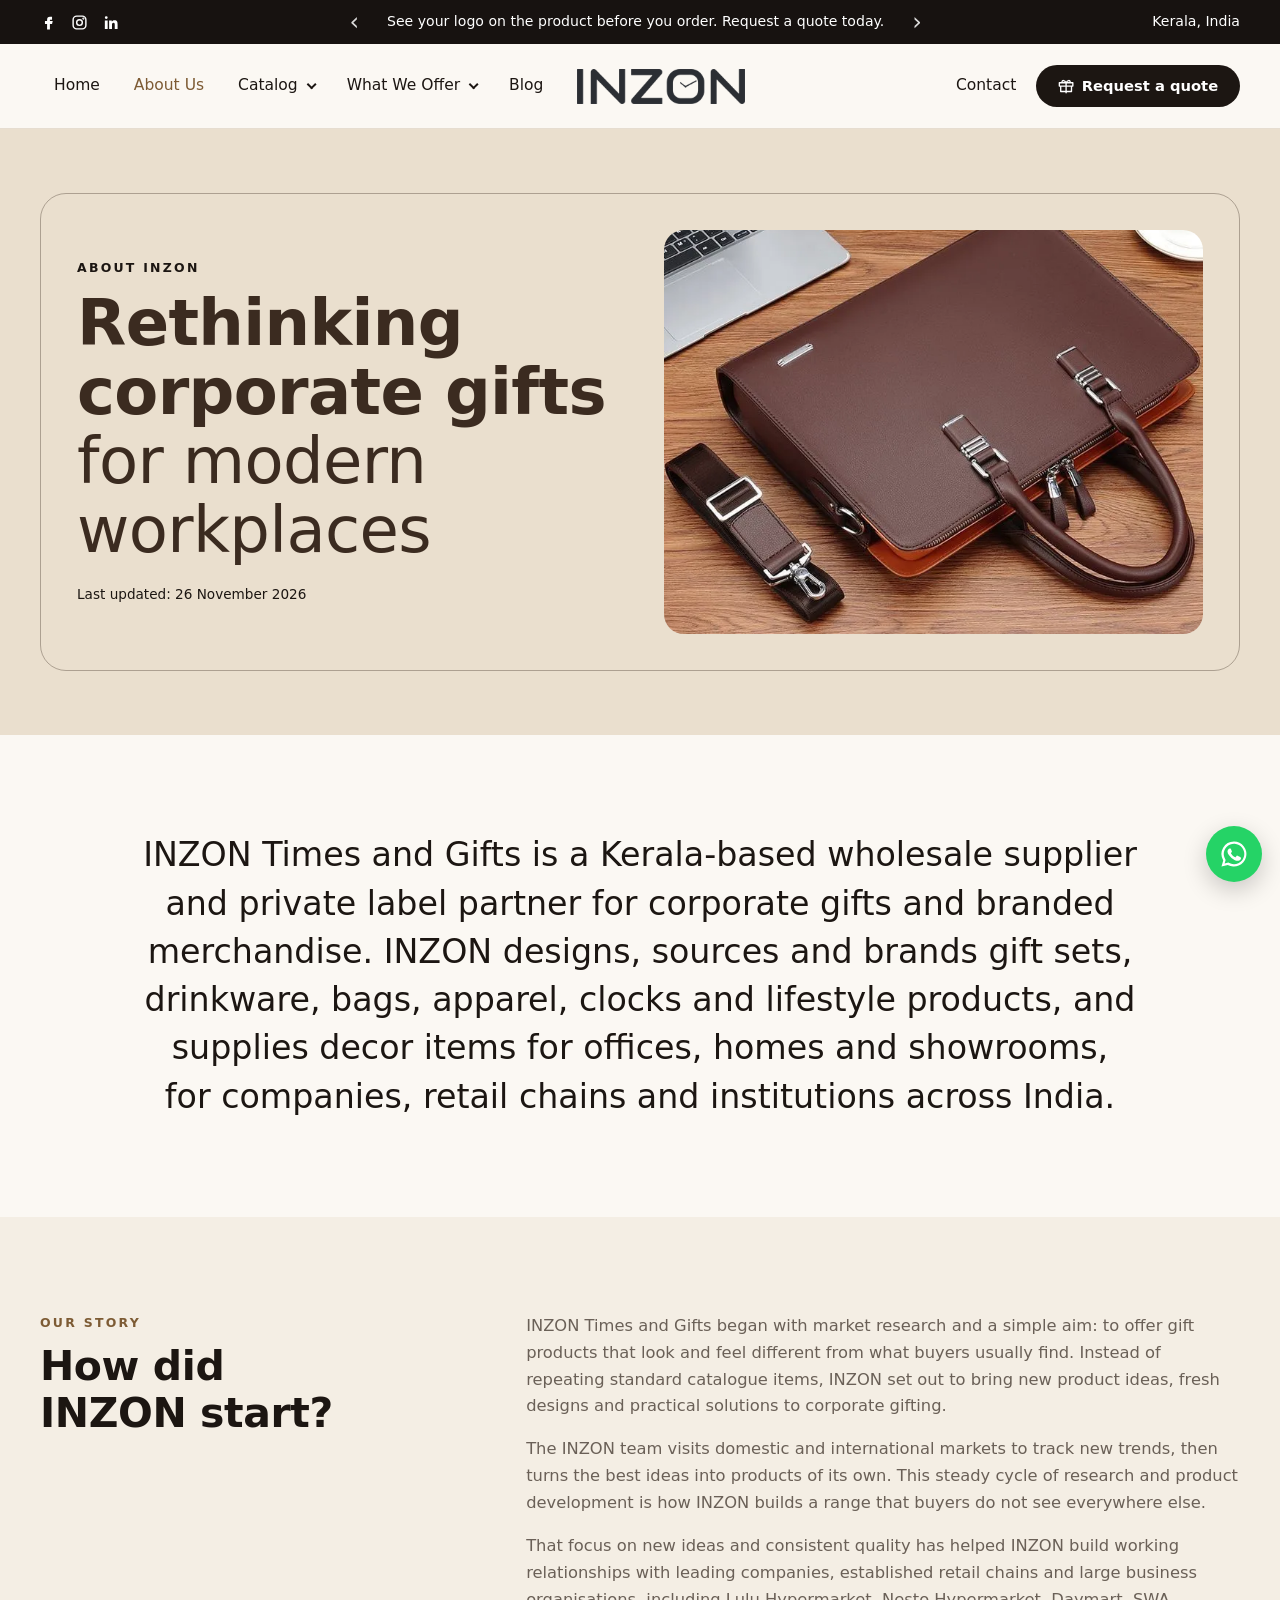
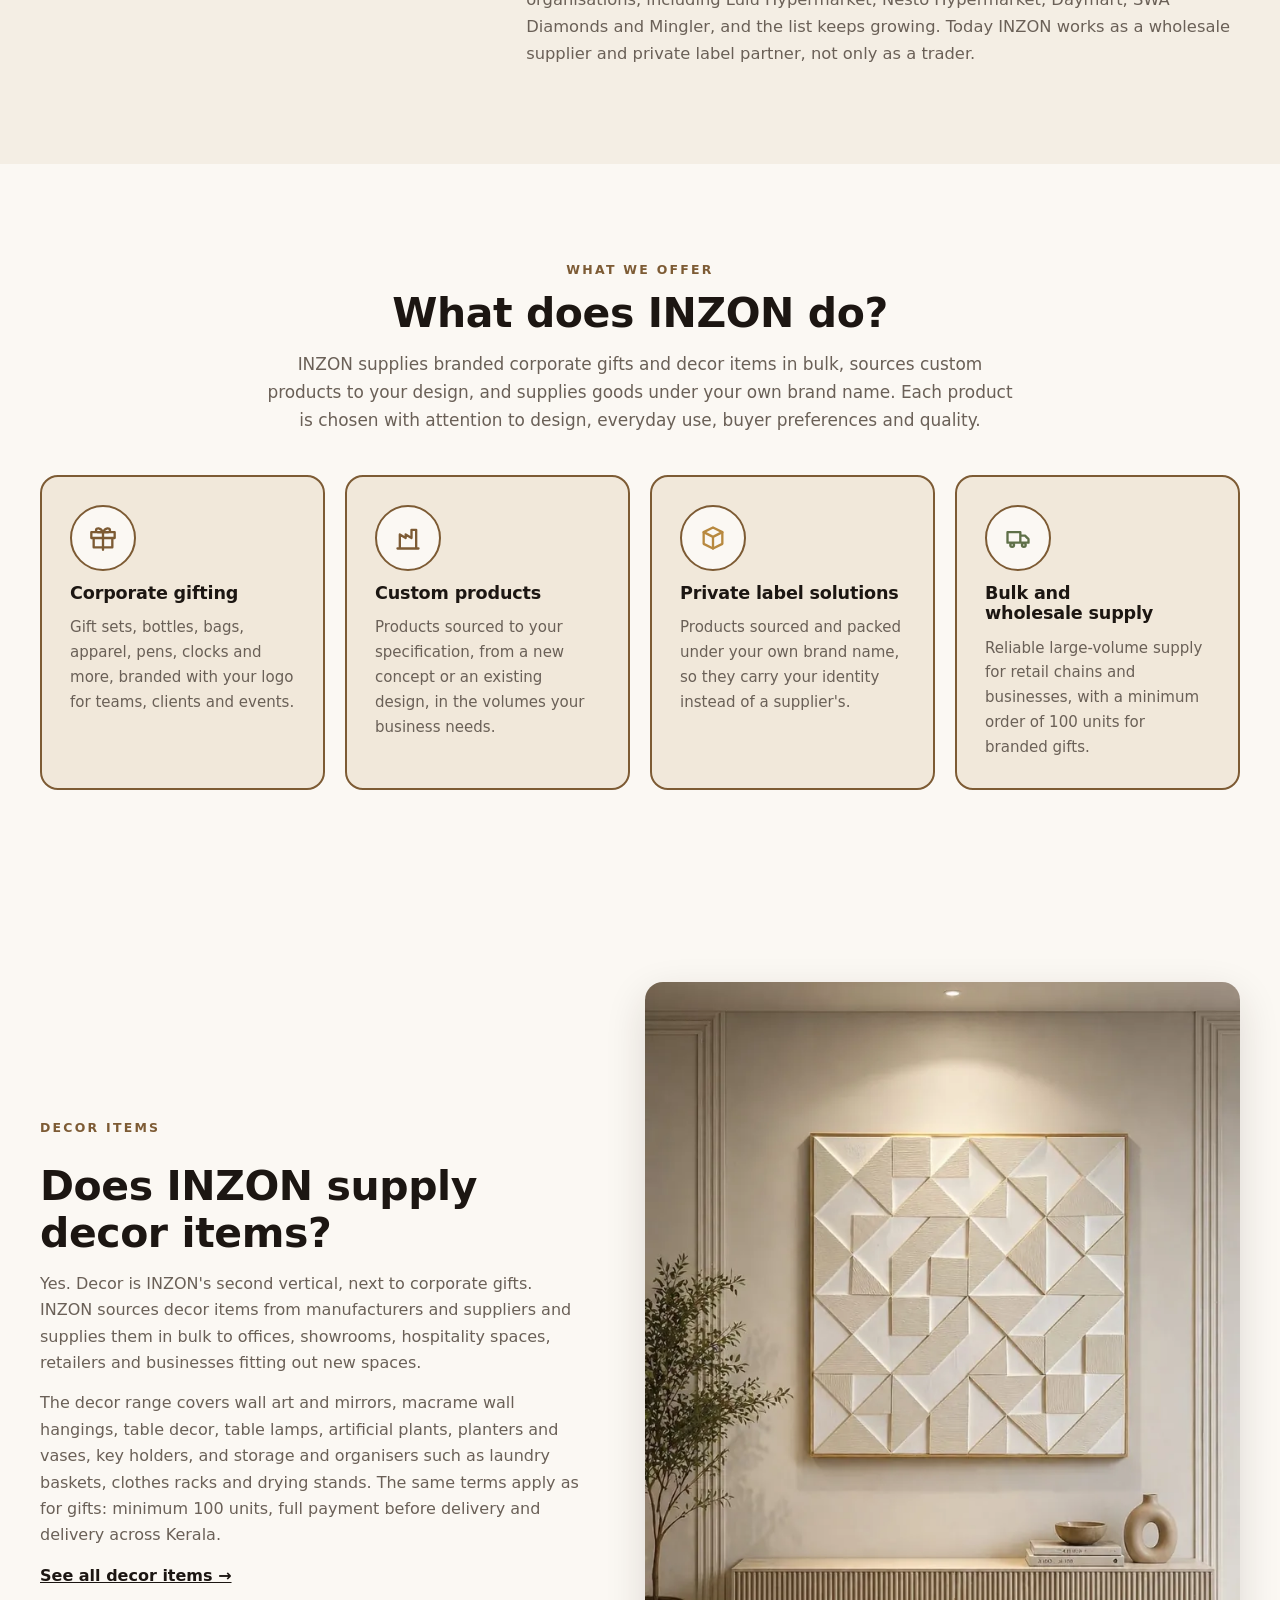
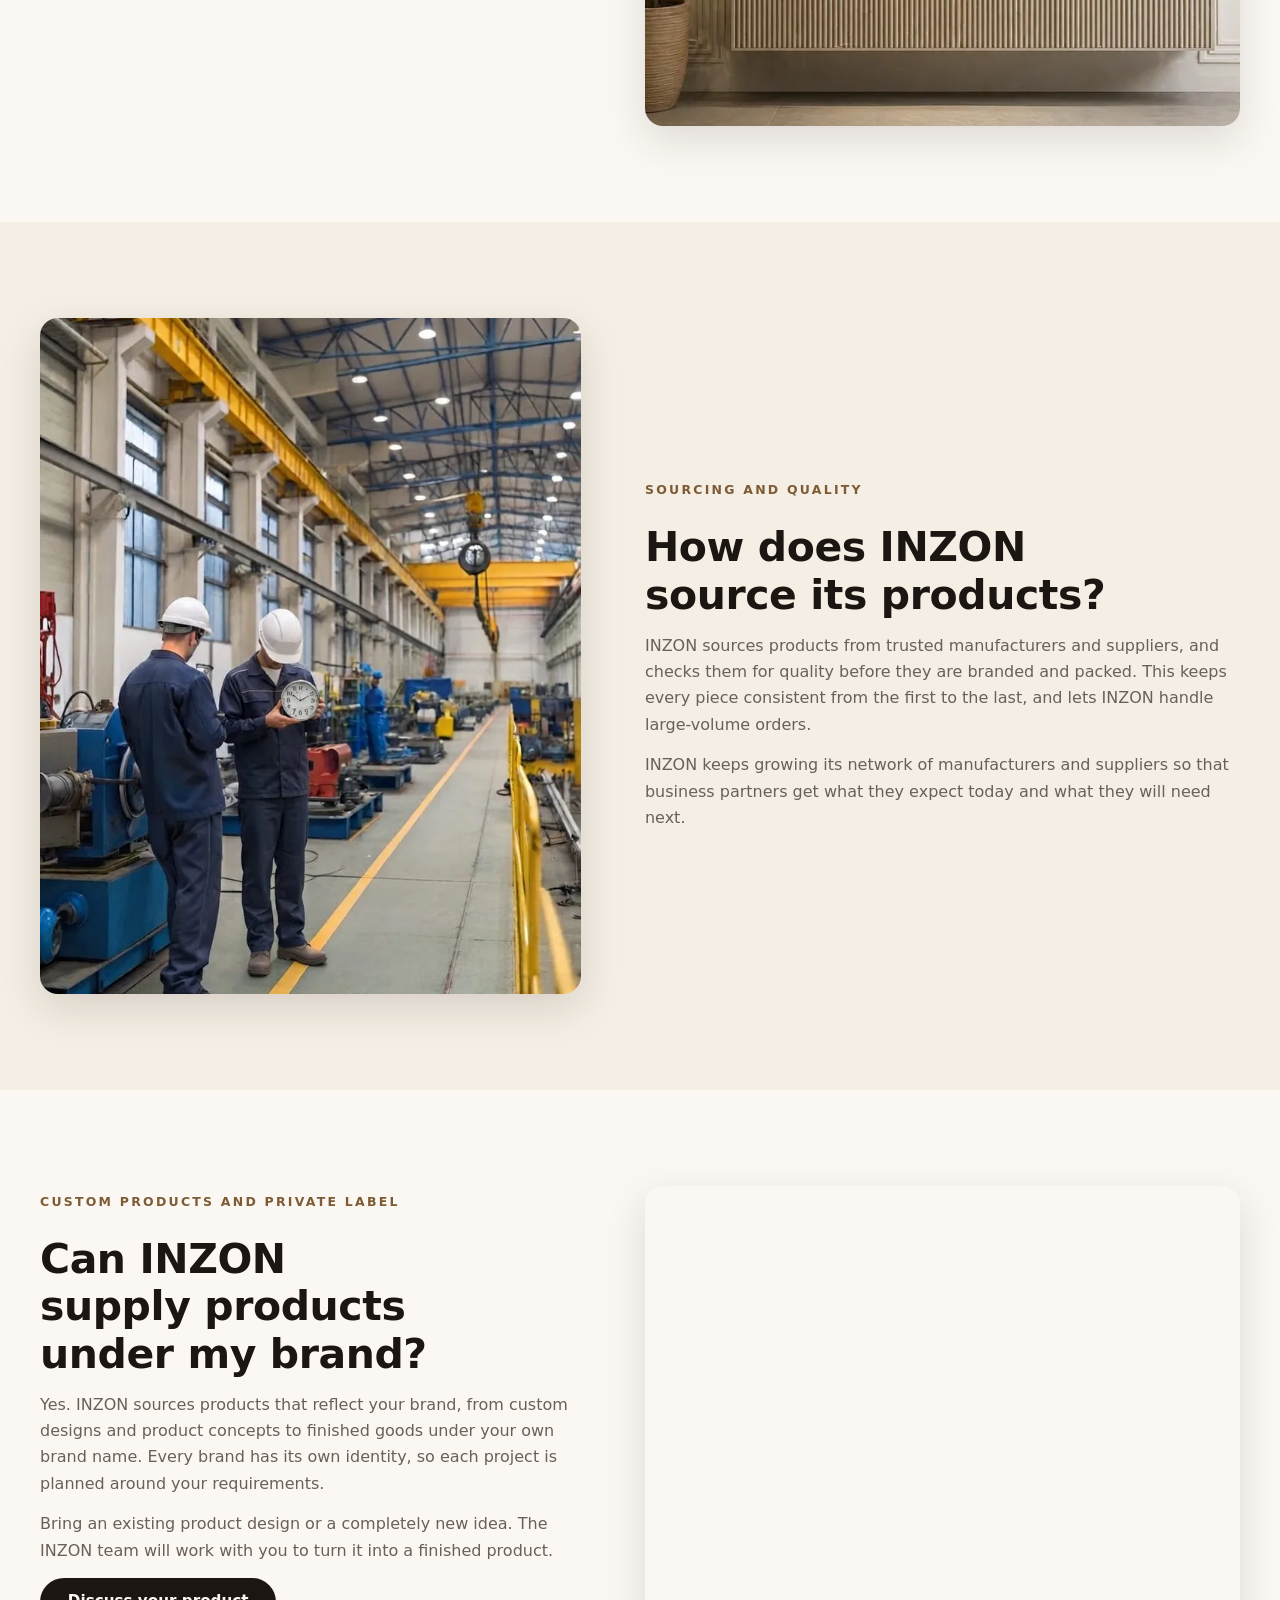
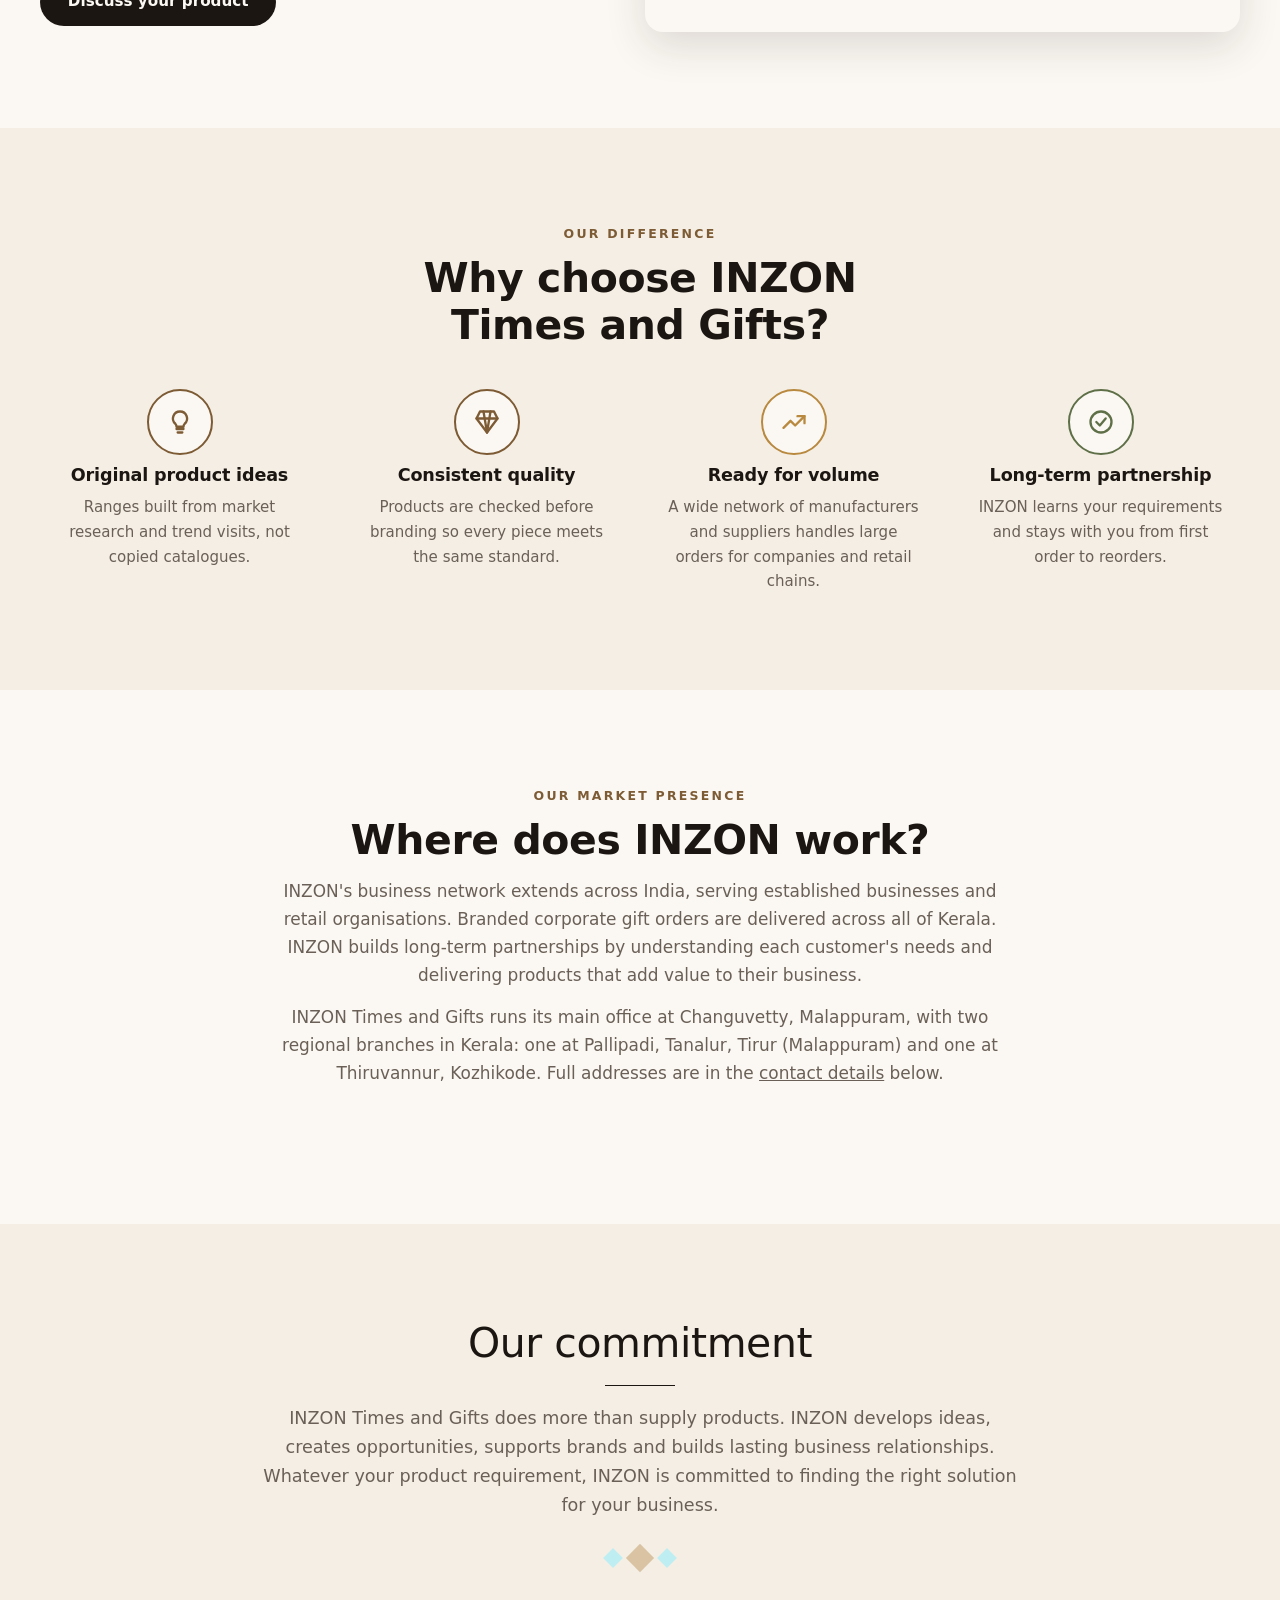
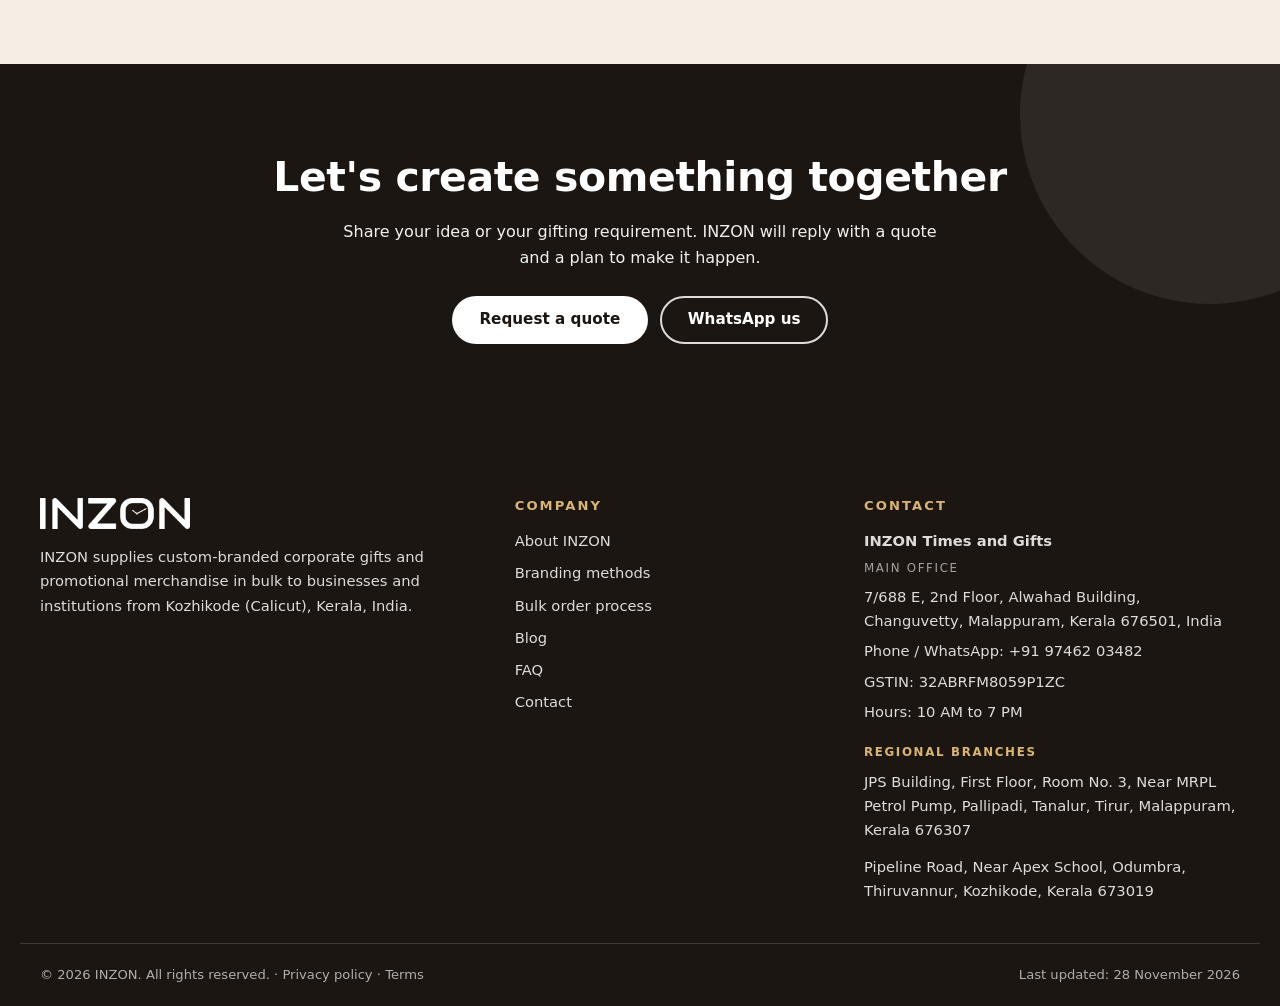
==== commit 1aea1862: "Show regional branches by address only; remove GCC mentions (India only) Co-Authored-By: Claude Opus" ====
--- a/about/index.html
+++ b/about/index.html
@@ -11,7 +11,7 @@
 <meta name="referrer" content="strict-origin-when-cross-origin">
 <meta name="viewport" content="width=device-width, initial-scale=1, viewport-fit=cover">
 <title>About INZON | Corporate Gift and Decor Supplier in Kerala</title>
-<meta name="description" content="INZON Times and Gifts is a Kerala-based wholesale supplier and private label partner for corporate gifts and decor items, serving India and the GCC.">
+<meta name="description" content="INZON Times and Gifts is a Kerala-based wholesale supplier and private label partner for corporate gifts and decor items, serving businesses across India.">
 <link rel="canonical" href="https://www.inzongifting.com/about/">
 <meta property="og:type" content="website">
 <meta property="og:site_name" content="INZON">
@@ -63,7 +63,7 @@
         {
           "@type": "LocalBusiness",
           "@id": "https://www.inzongifting.com/#branch-tirur",
-          "name": "INZON Times and Gifts (Tirur regional branch)",
+          "name": "Regional branch, Tirur",
           "telephone": "+919746203482",
           "address": {
             "@type": "PostalAddress",
@@ -78,7 +78,7 @@
         {
           "@type": "LocalBusiness",
           "@id": "https://www.inzongifting.com/#branch-kozhikode",
-          "name": "Monstera Group (Kozhikode regional branch of INZON)",
+          "name": "Regional branch, Kozhikode",
           "telephone": "+919746203482",
           "address": {
             "@type": "PostalAddress",
@@ -91,7 +91,7 @@
           "parentOrganization": { "@id": "https://www.inzongifting.com/#organization" }
         }
       ],
-      "areaServed": [{ "@type": "Country", "name": "India" }, { "@type": "Place", "name": "GCC countries" }]
+      "areaServed": [{ "@type": "Country", "name": "India" }]
     },
     {
       "@type": "BreadcrumbList",
@@ -198,7 +198,7 @@
   <!-- ===== Statement (answer-first) ===== -->
   <section class="section statement-wrap" aria-label="Who INZON is">
     <div class="wrap">
-      <p class="statement">INZON Times and Gifts is a Kerala-based wholesale supplier and private label partner for corporate gifts and branded merchandise. INZON designs, sources and brands gift sets, drinkware, bags, apparel, clocks and lifestyle products, and supplies decor items for offices, homes and showrooms, for companies, retail chains and institutions across India and the GCC.</p>
+      <p class="statement">INZON Times and Gifts is a Kerala-based wholesale supplier and private label partner for corporate gifts and branded merchandise. INZON designs, sources and brands gift sets, drinkware, bags, apparel, clocks and lifestyle products, and supplies decor items for offices, homes and showrooms, for companies, retail chains and institutions across India.</p>
     </div>
   </section>
 
@@ -329,8 +329,8 @@
       <div class="section-head center">
         <span class="eyebrow">Our market presence</span>
         <h2 id="market-title">Where does INZON work?</h2>
-        <p class="lead">INZON's business network extends across India and the GCC countries, serving established businesses and retail organisations. Branded corporate gift orders are delivered across all of Kerala. INZON builds long-term partnerships by understanding each customer's needs and delivering products that add value to their business.</p>
-        <p class="lead">INZON Times and Gifts runs its main office at Changuvetty, Malappuram, with two regional branches in Kerala: one at Pallipadi, Tanalur, Tirur (Malappuram) and one at Thiruvannur, Kozhikode (listed as Monstera Group). Full addresses are in the <a href="#contact">contact details</a> below.</p>
+        <p class="lead">INZON's business network extends across India, serving established businesses and retail organisations. Branded corporate gift orders are delivered across all of Kerala. INZON builds long-term partnerships by understanding each customer's needs and delivering products that add value to their business.</p>
+        <p class="lead">INZON Times and Gifts runs its main office at Changuvetty, Malappuram, with two regional branches in Kerala: one at Pallipadi, Tanalur, Tirur (Malappuram) and one at Thiruvannur, Kozhikode. Full addresses are in the <a href="#contact">contact details</a> below.</p>
       </div>
     </div>
   </section>
@@ -388,11 +388,9 @@
       </address>
       <h3 class="branch-title">Regional branches</h3>
       <address class="branch">
-        <span><strong>INZON Times and Gifts, Tirur</strong></span>
         <span>JPS Building, First Floor, Room No. 3, Near MRPL Petrol Pump, Pallipadi, Tanalur, Tirur, Malappuram, Kerala 676307</span>
       </address>
       <address class="branch">
-        <span><strong>Monstera Group, Kozhikode</strong></span>
         <span>Pipeline Road, Near Apex School, Odumbra, Thiruvannur, Kozhikode, Kerala 673019</span>
       </address>
     </div>
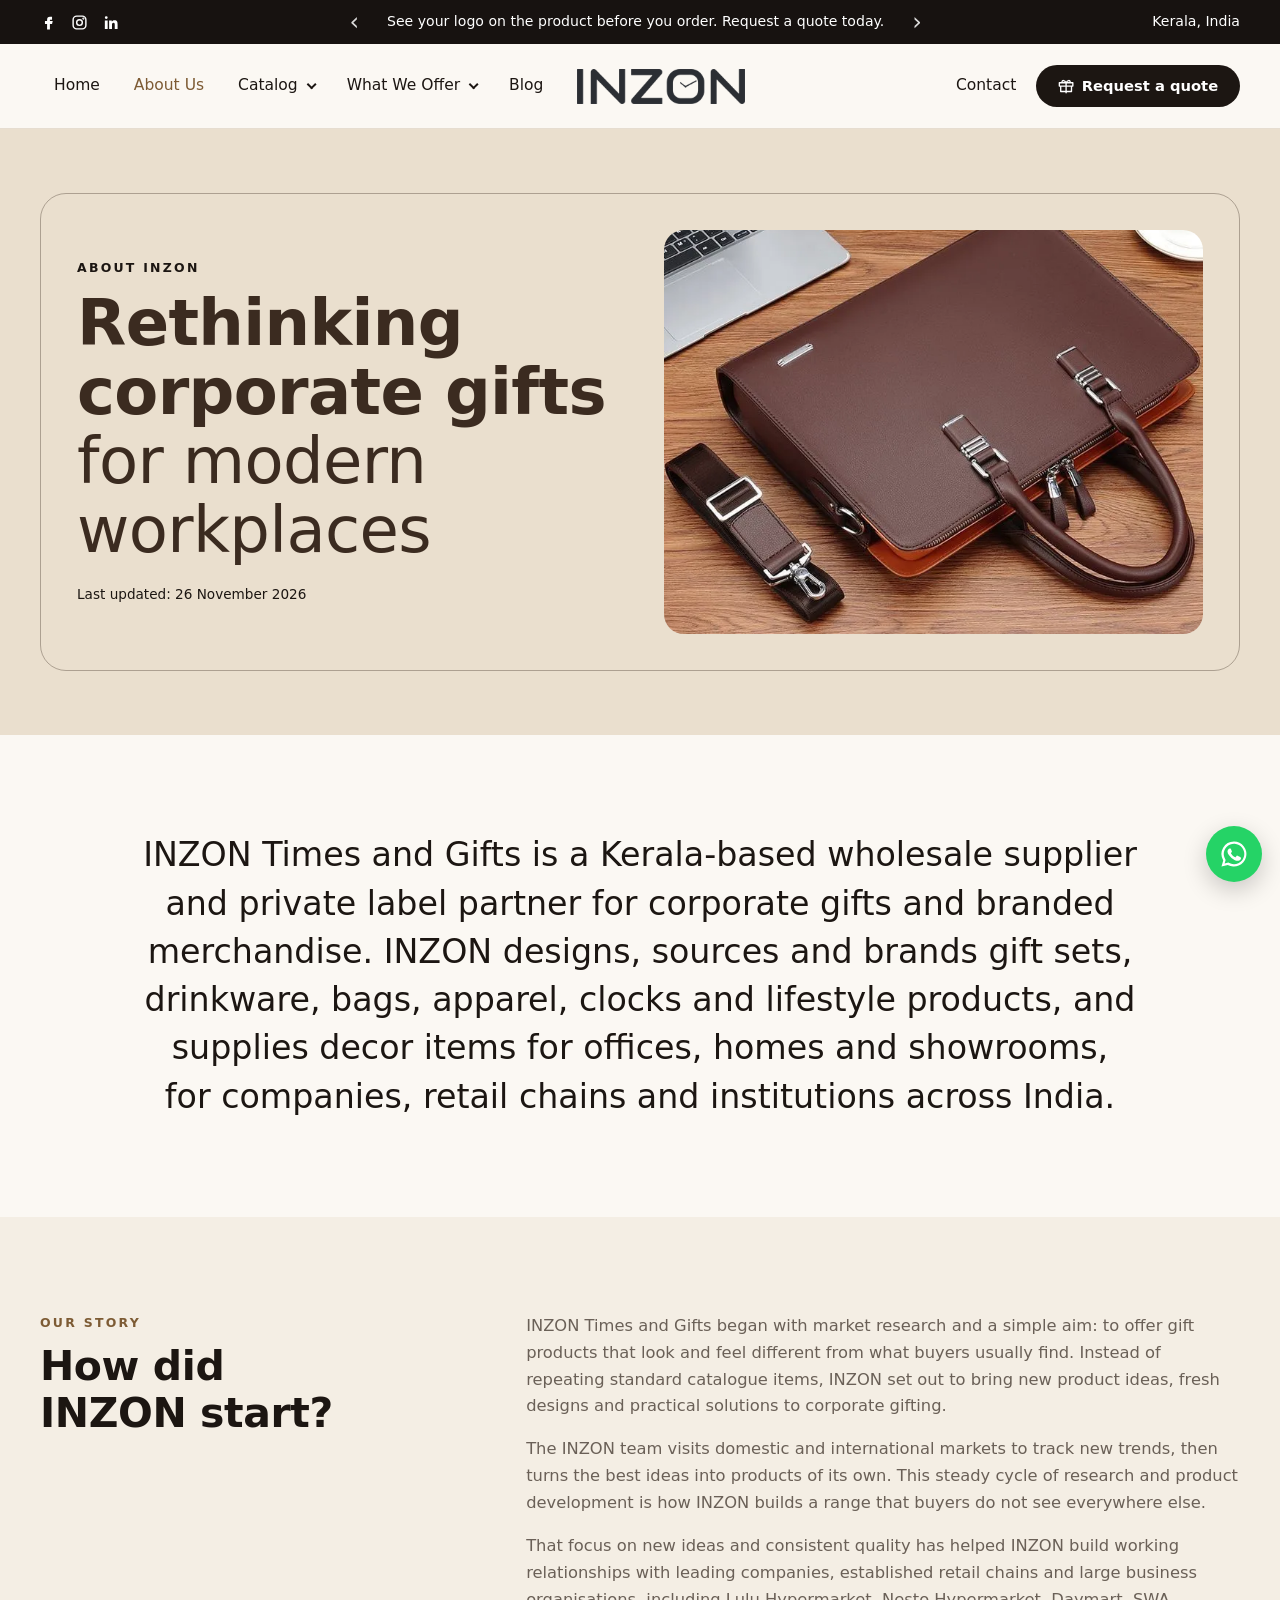
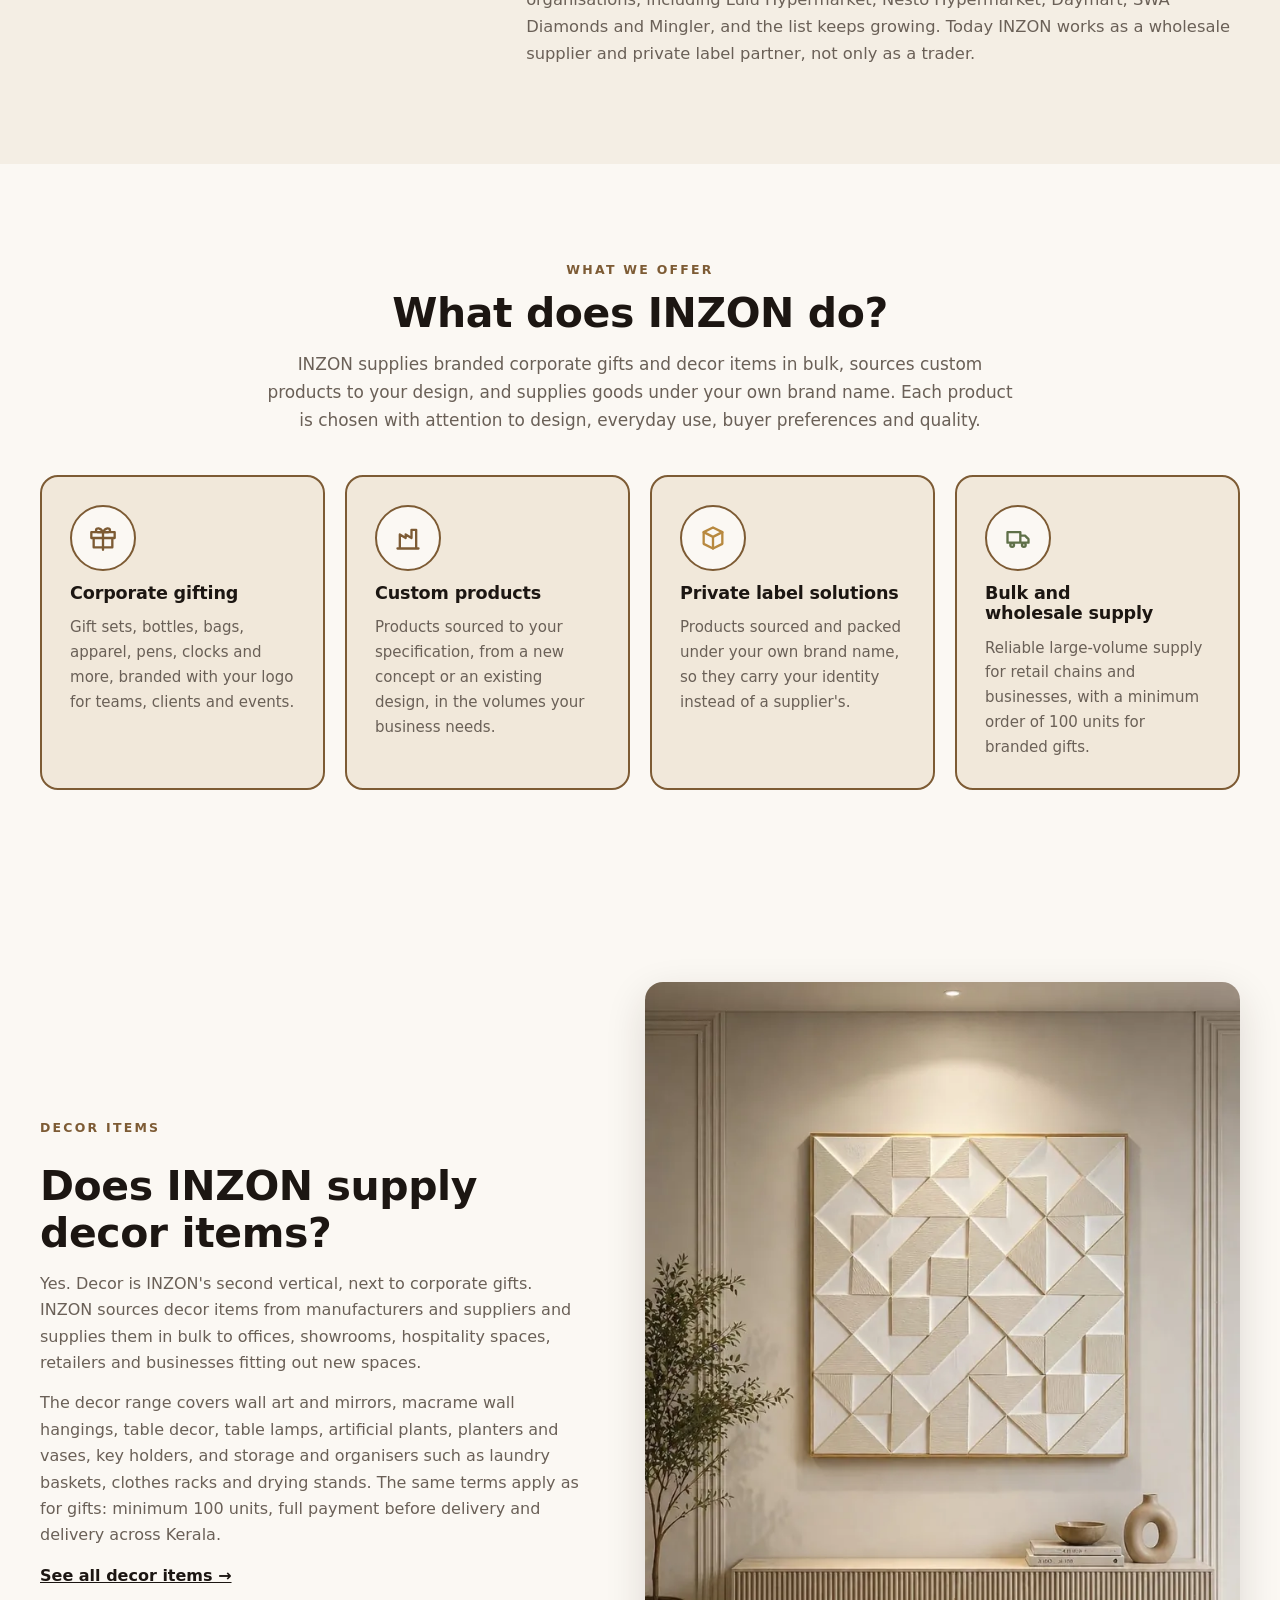
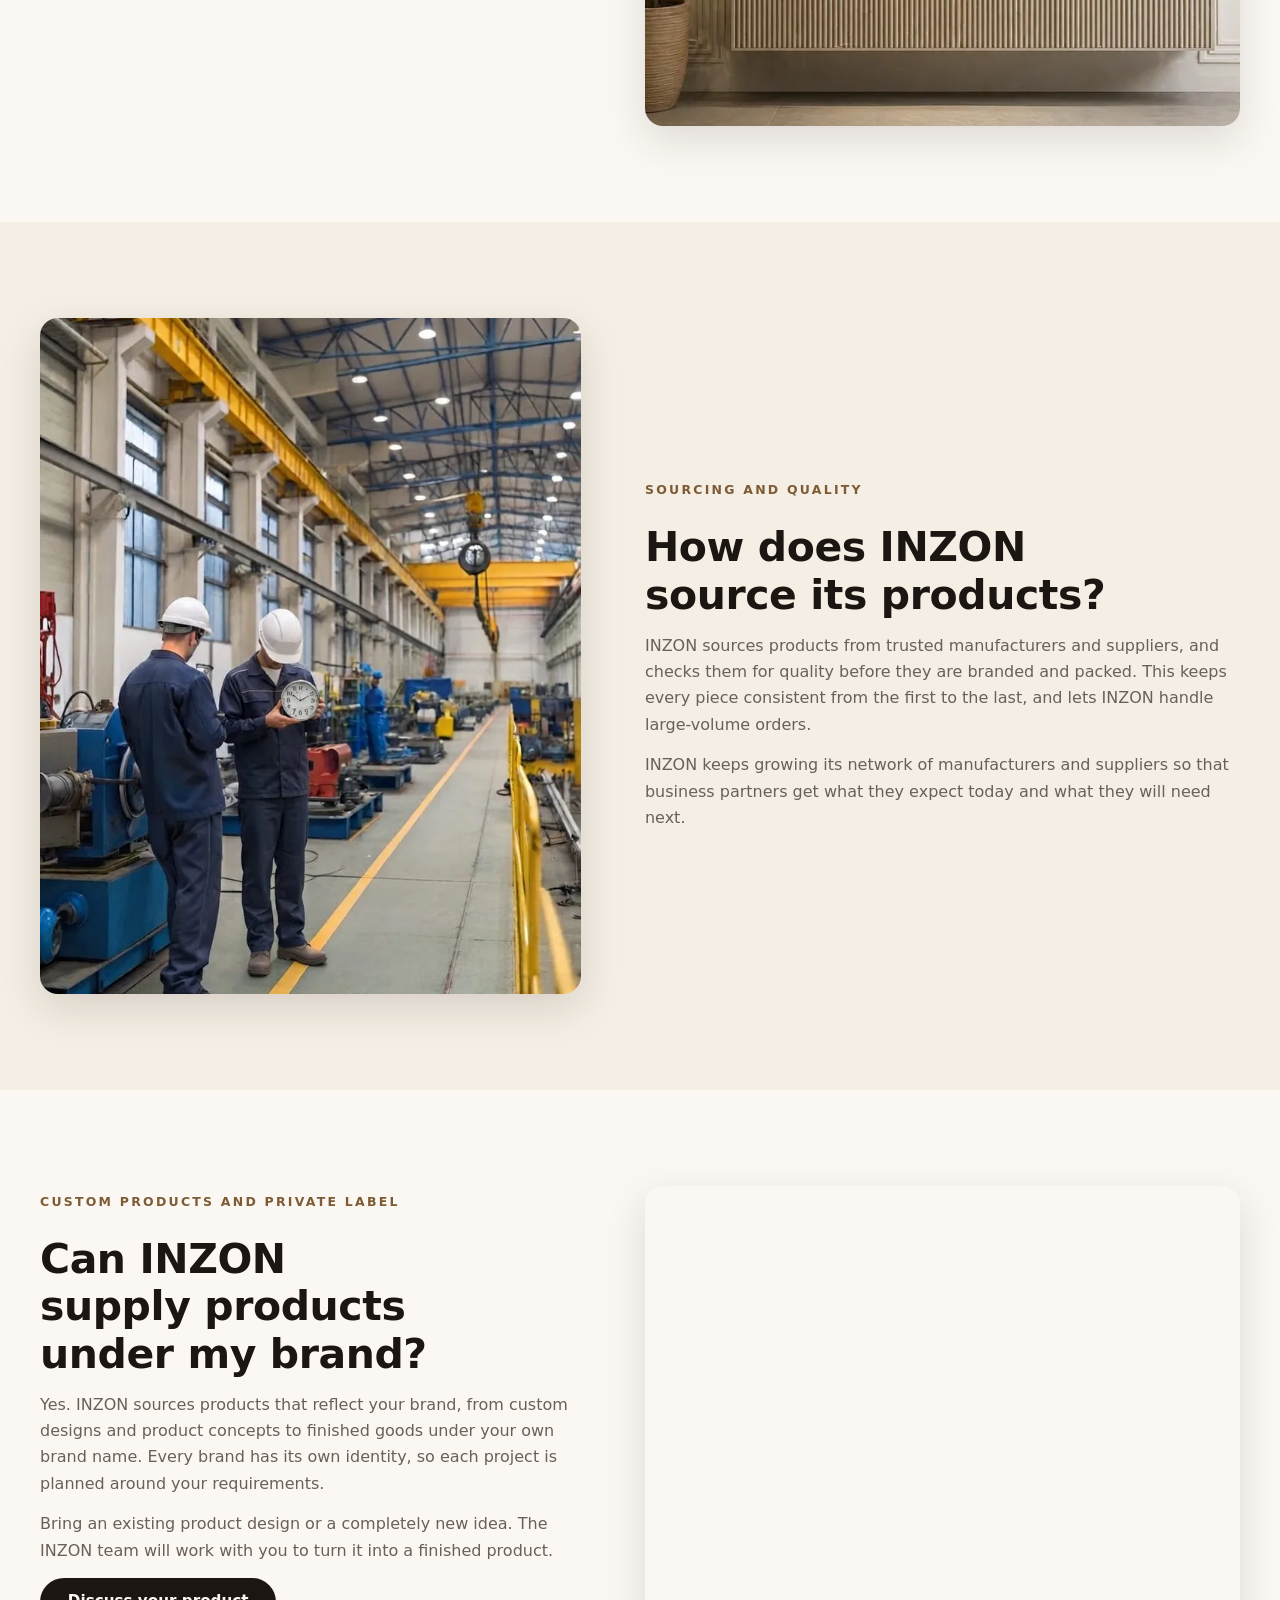
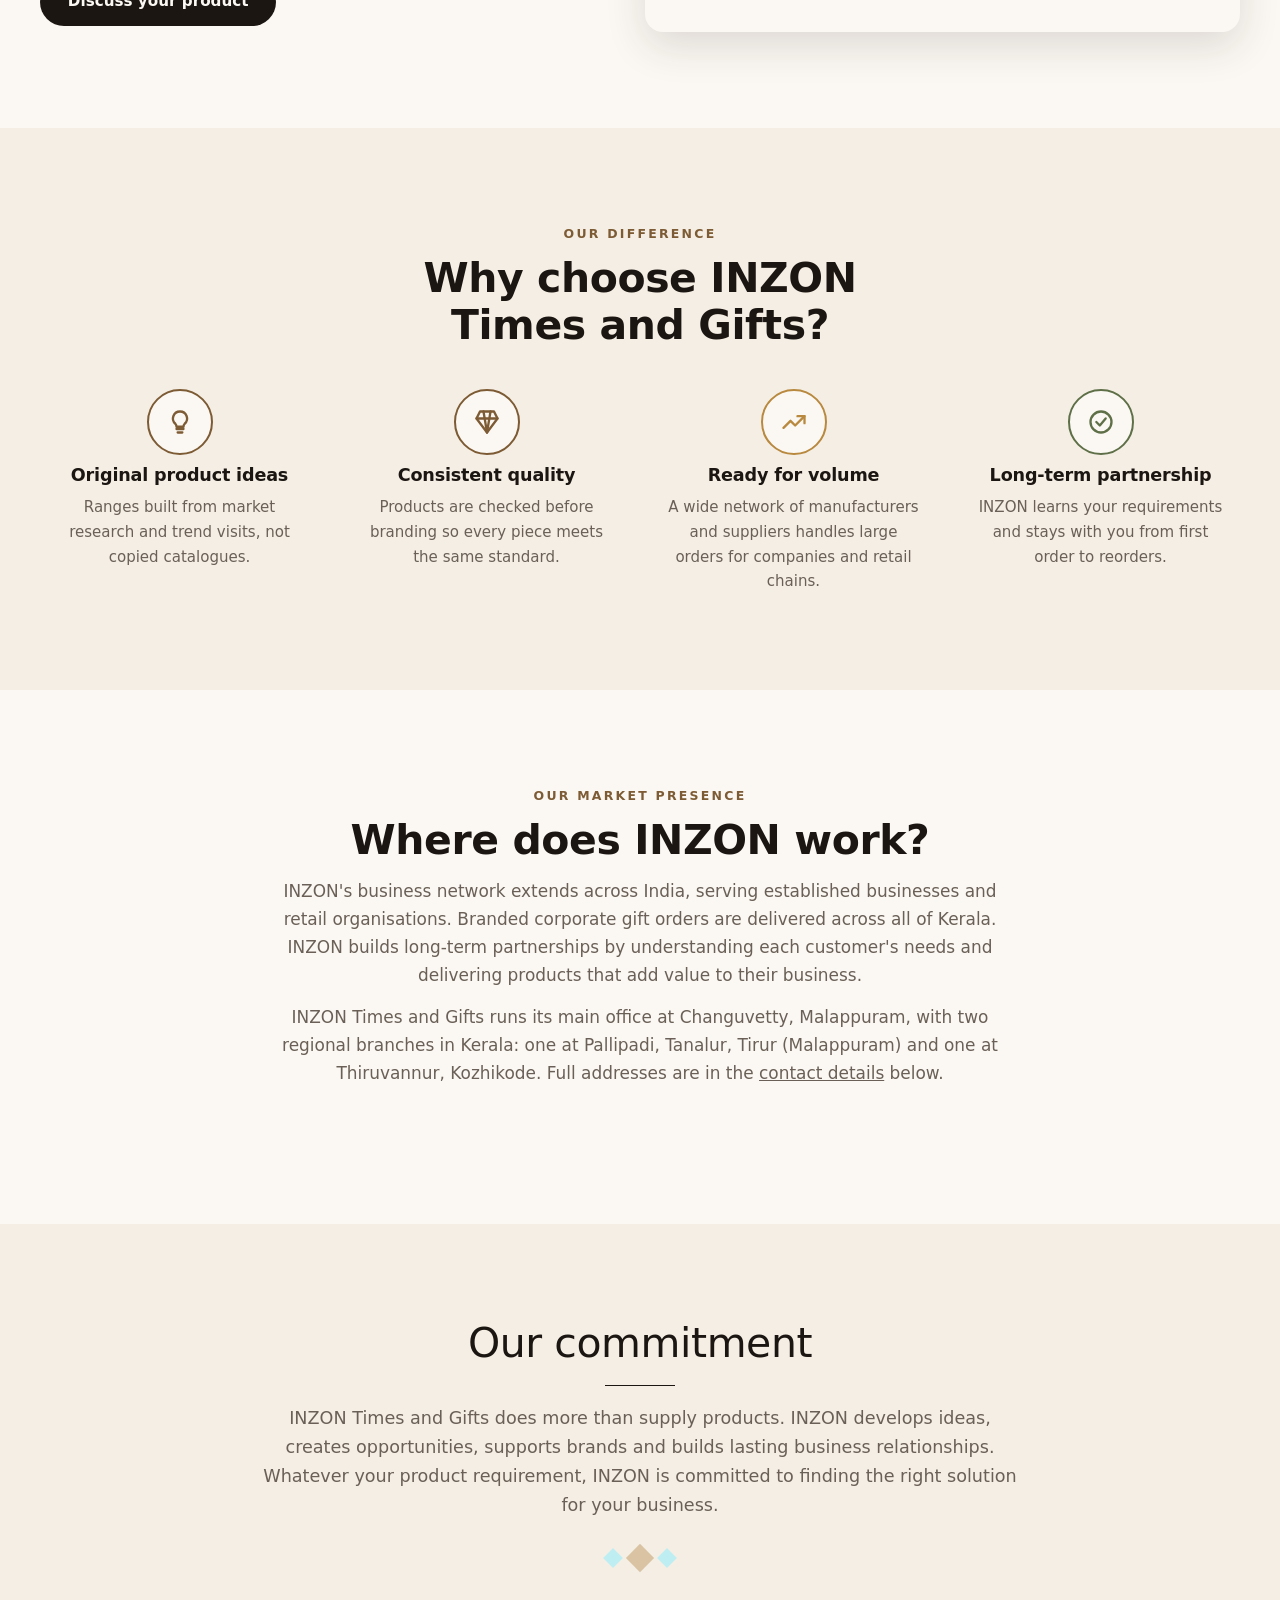
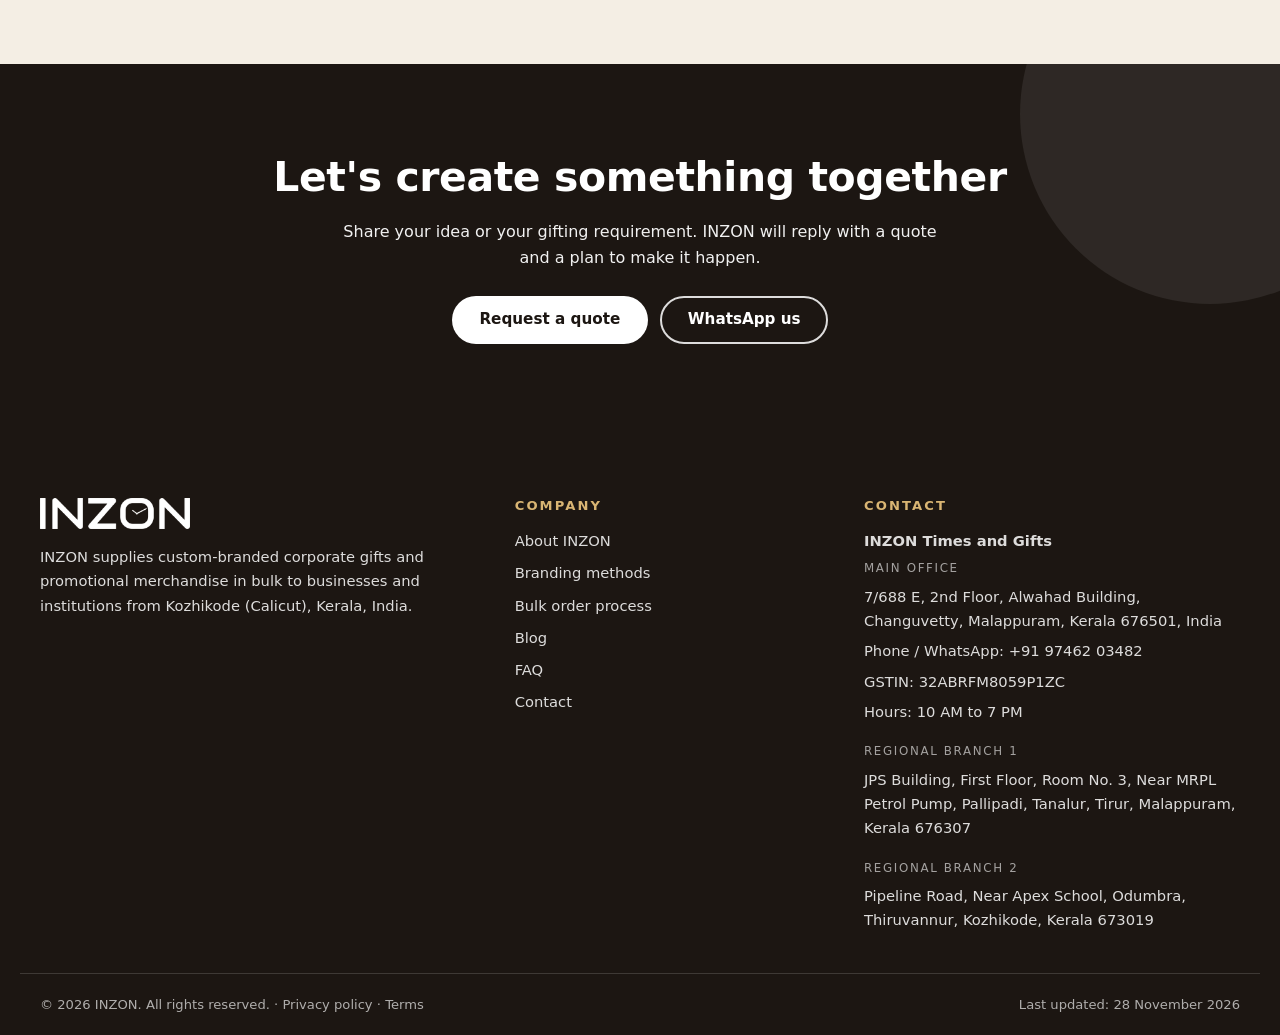
==== commit 3b75d48c: "Footer: label branches Regional branch 1 and 2 in the main office style Co-Authored-By: Claude Opus " ====
--- a/about/index.html
+++ b/about/index.html
@@ -386,11 +386,12 @@
         <span>GSTIN: 32ABRFM8059P1ZC</span>
         <span>Hours: 10 AM to 7 PM</span>
       </address>
-      <h3 class="branch-title">Regional branches</h3>
       <address class="branch">
+        <span class="office-label">Regional branch 1</span>
         <span>JPS Building, First Floor, Room No. 3, Near MRPL Petrol Pump, Pallipadi, Tanalur, Tirur, Malappuram, Kerala 676307</span>
       </address>
       <address class="branch">
+        <span class="office-label">Regional branch 2</span>
         <span>Pipeline Road, Near Apex School, Odumbra, Thiruvannur, Kozhikode, Kerala 673019</span>
       </address>
     </div>
--- a/assets/css/styles.css
+++ b/assets/css/styles.css
@@ -745,5 +745,4 @@
 
 /* Footer: main office label and regional branches */
 .site-footer .office-label { font-size: .74rem; text-transform: uppercase; letter-spacing: .14em; color: rgba(255,255,255,.6); }
-.site-footer .branch-title { font-size: .74rem; text-transform: uppercase; letter-spacing: .14em; color: #d9b573; font-weight: 600; margin: 22px 0 10px; }
-.site-footer address.branch + address.branch { margin-top: 12px; }
+.site-footer address.branch { margin-top: 18px; }
